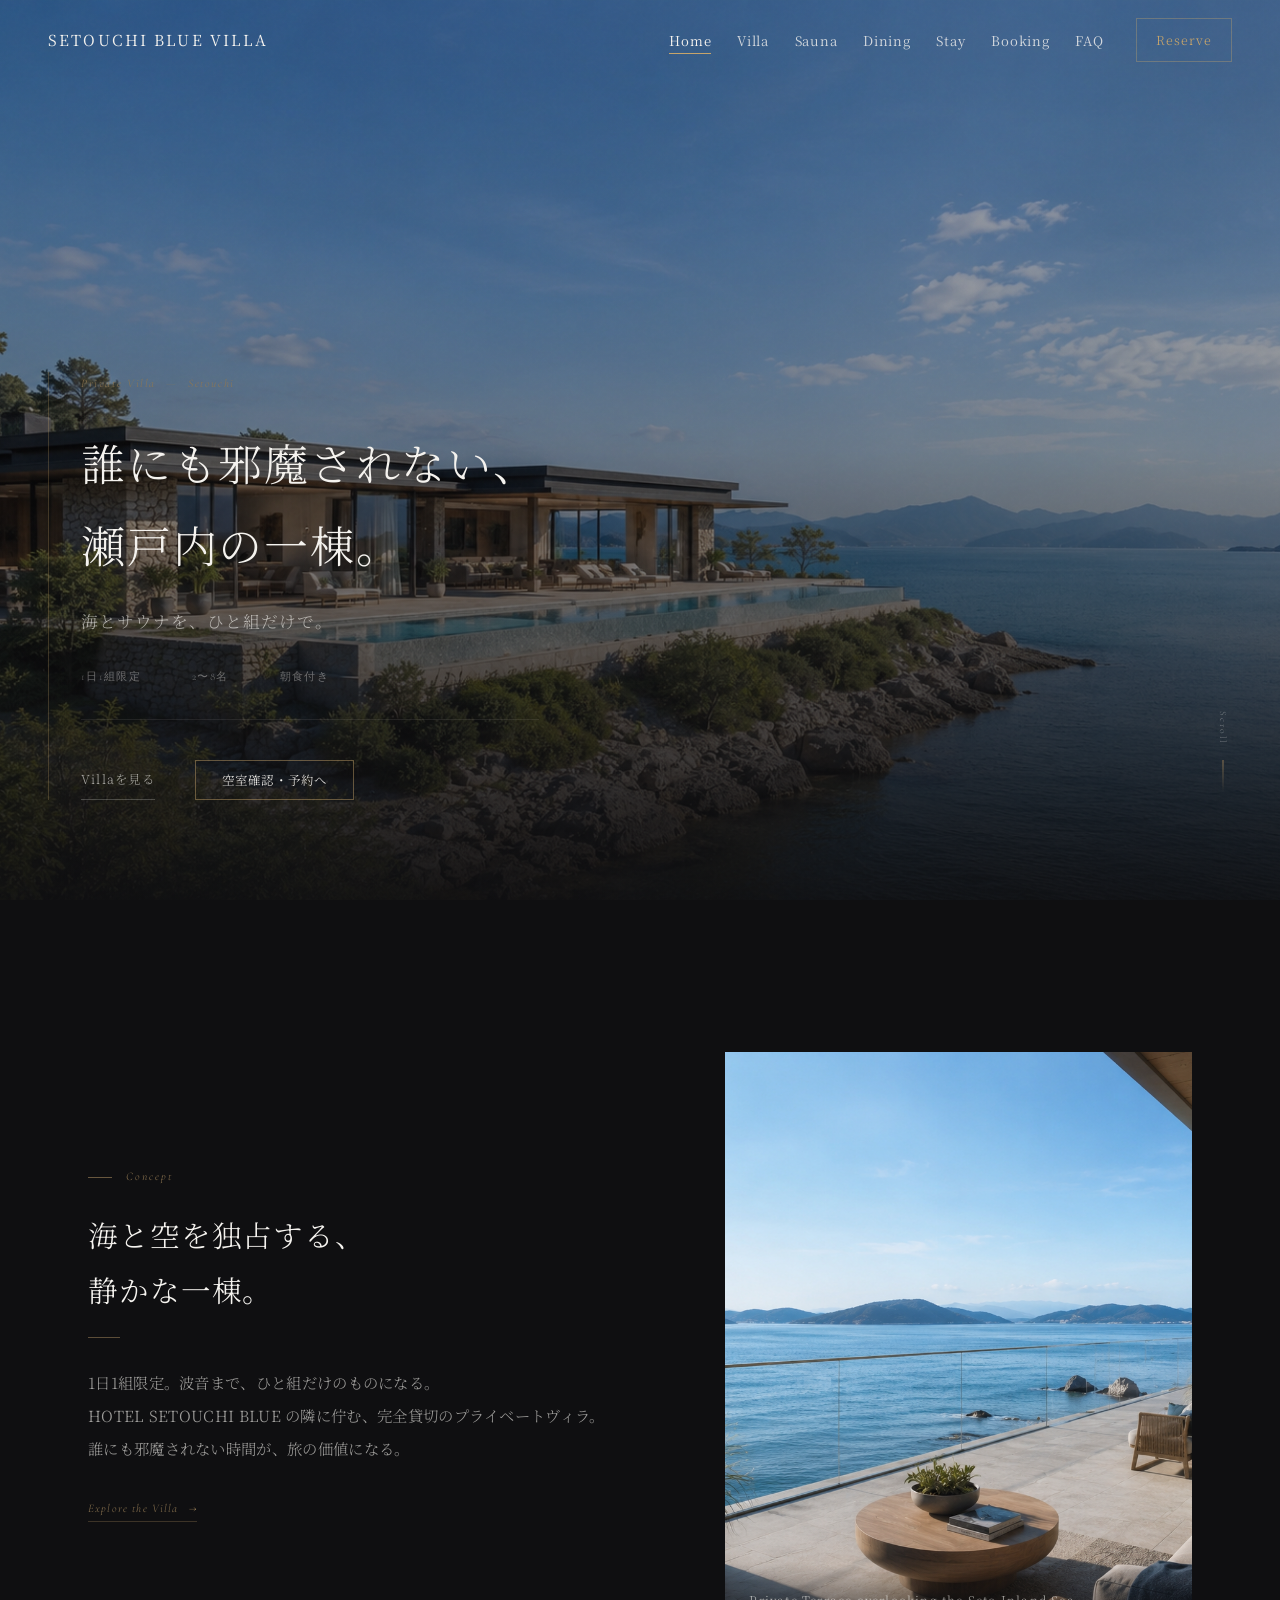
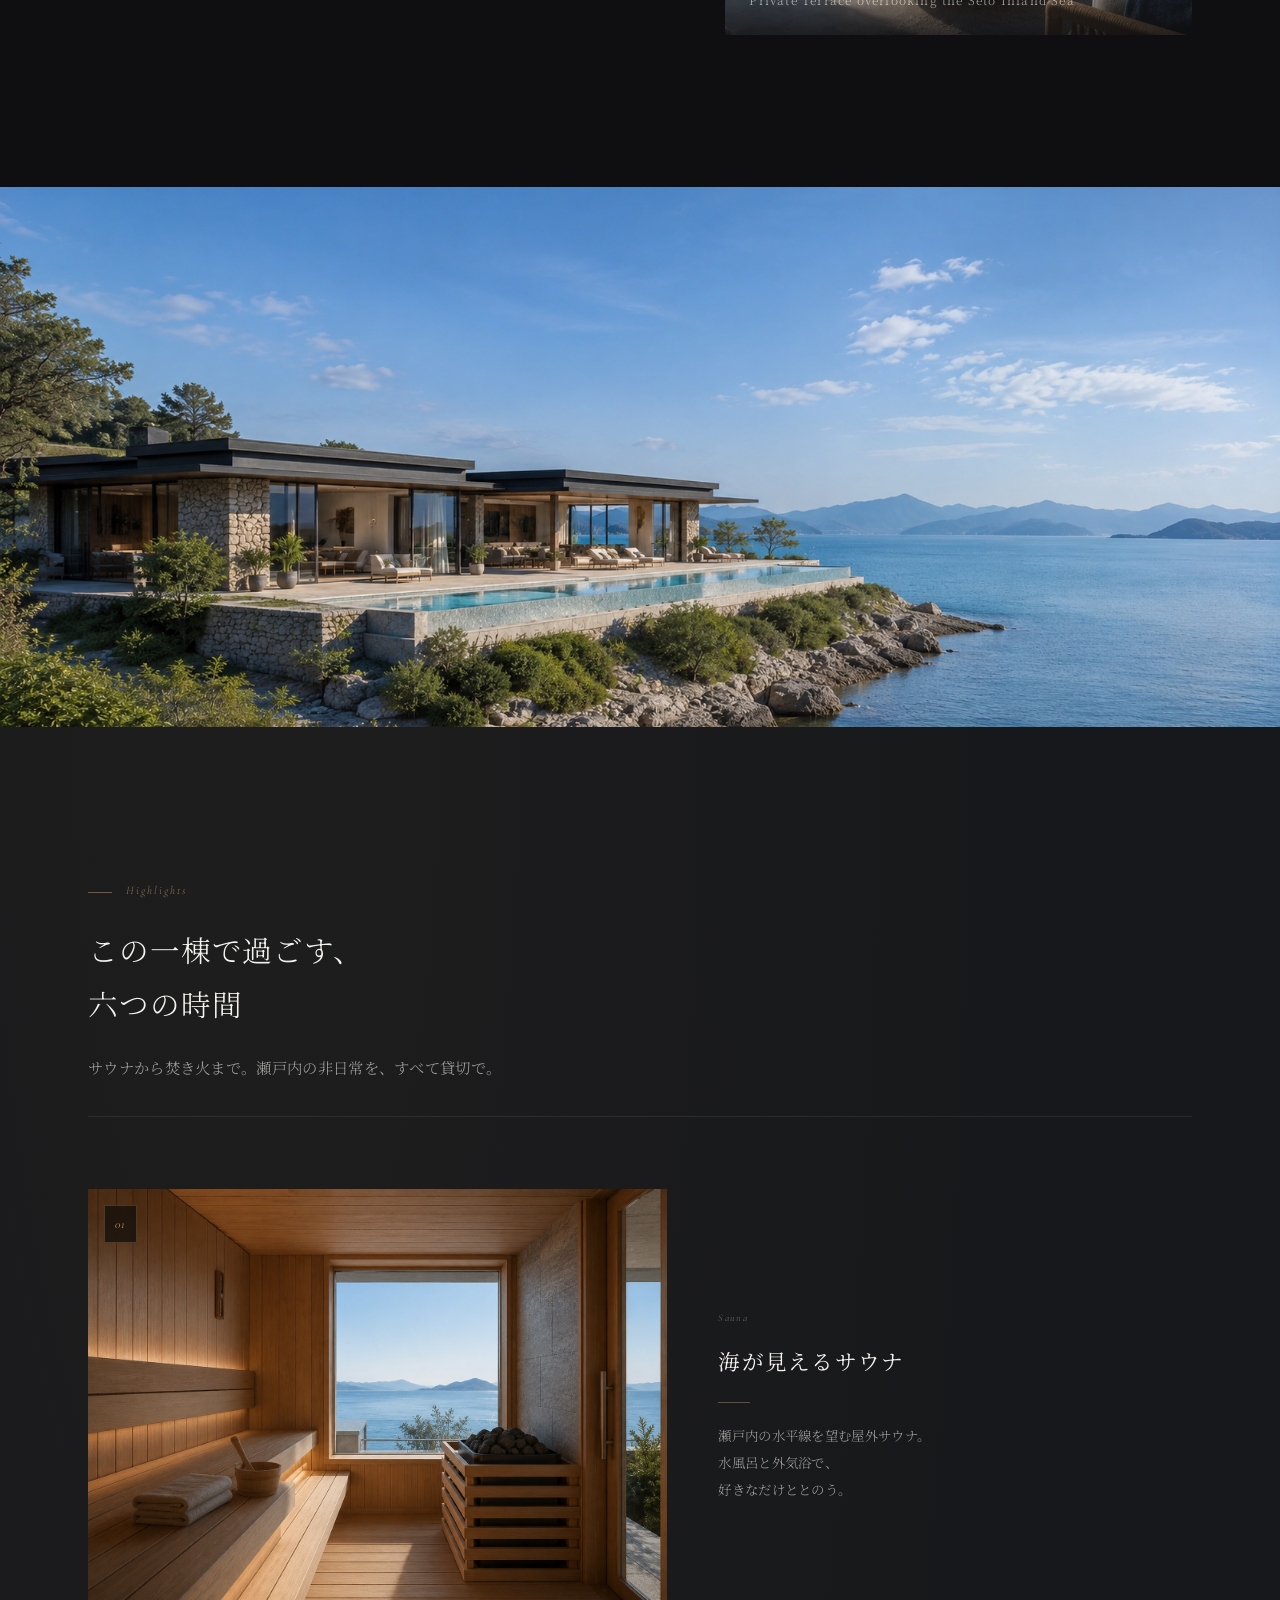
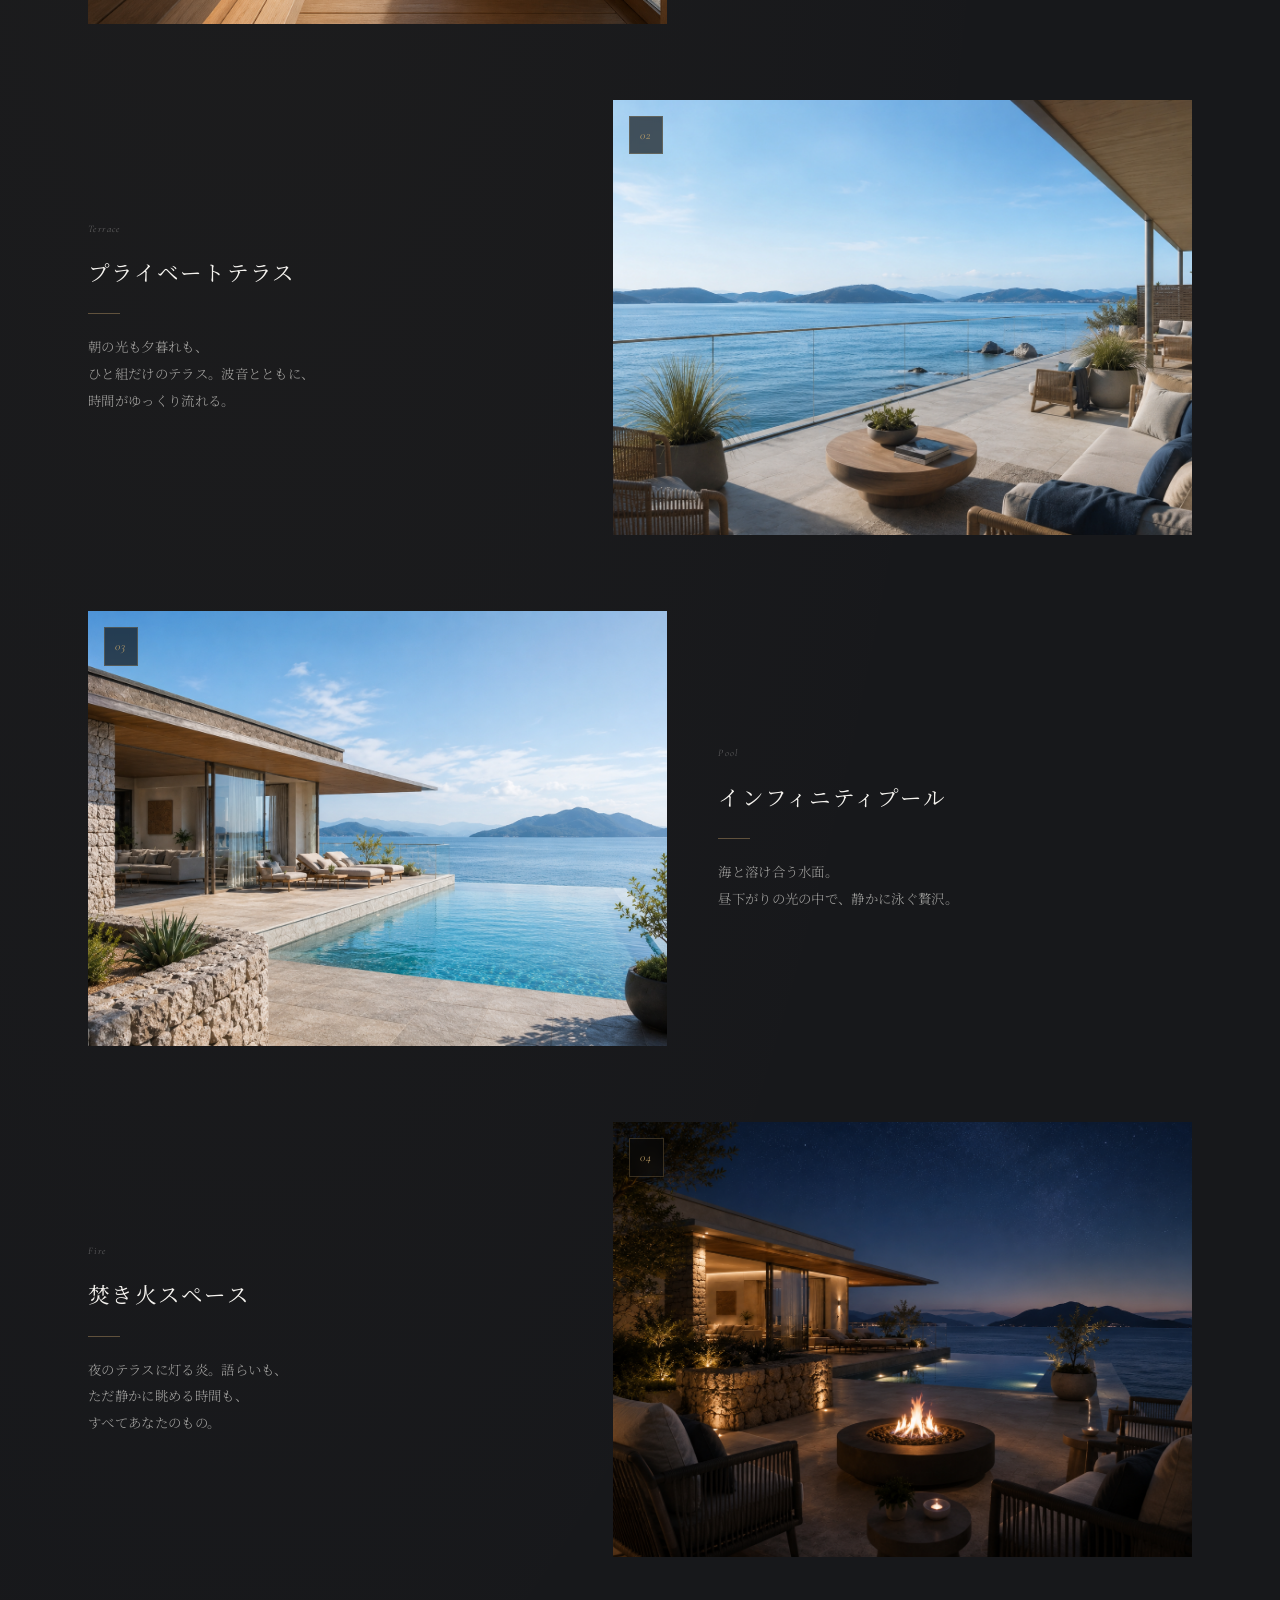
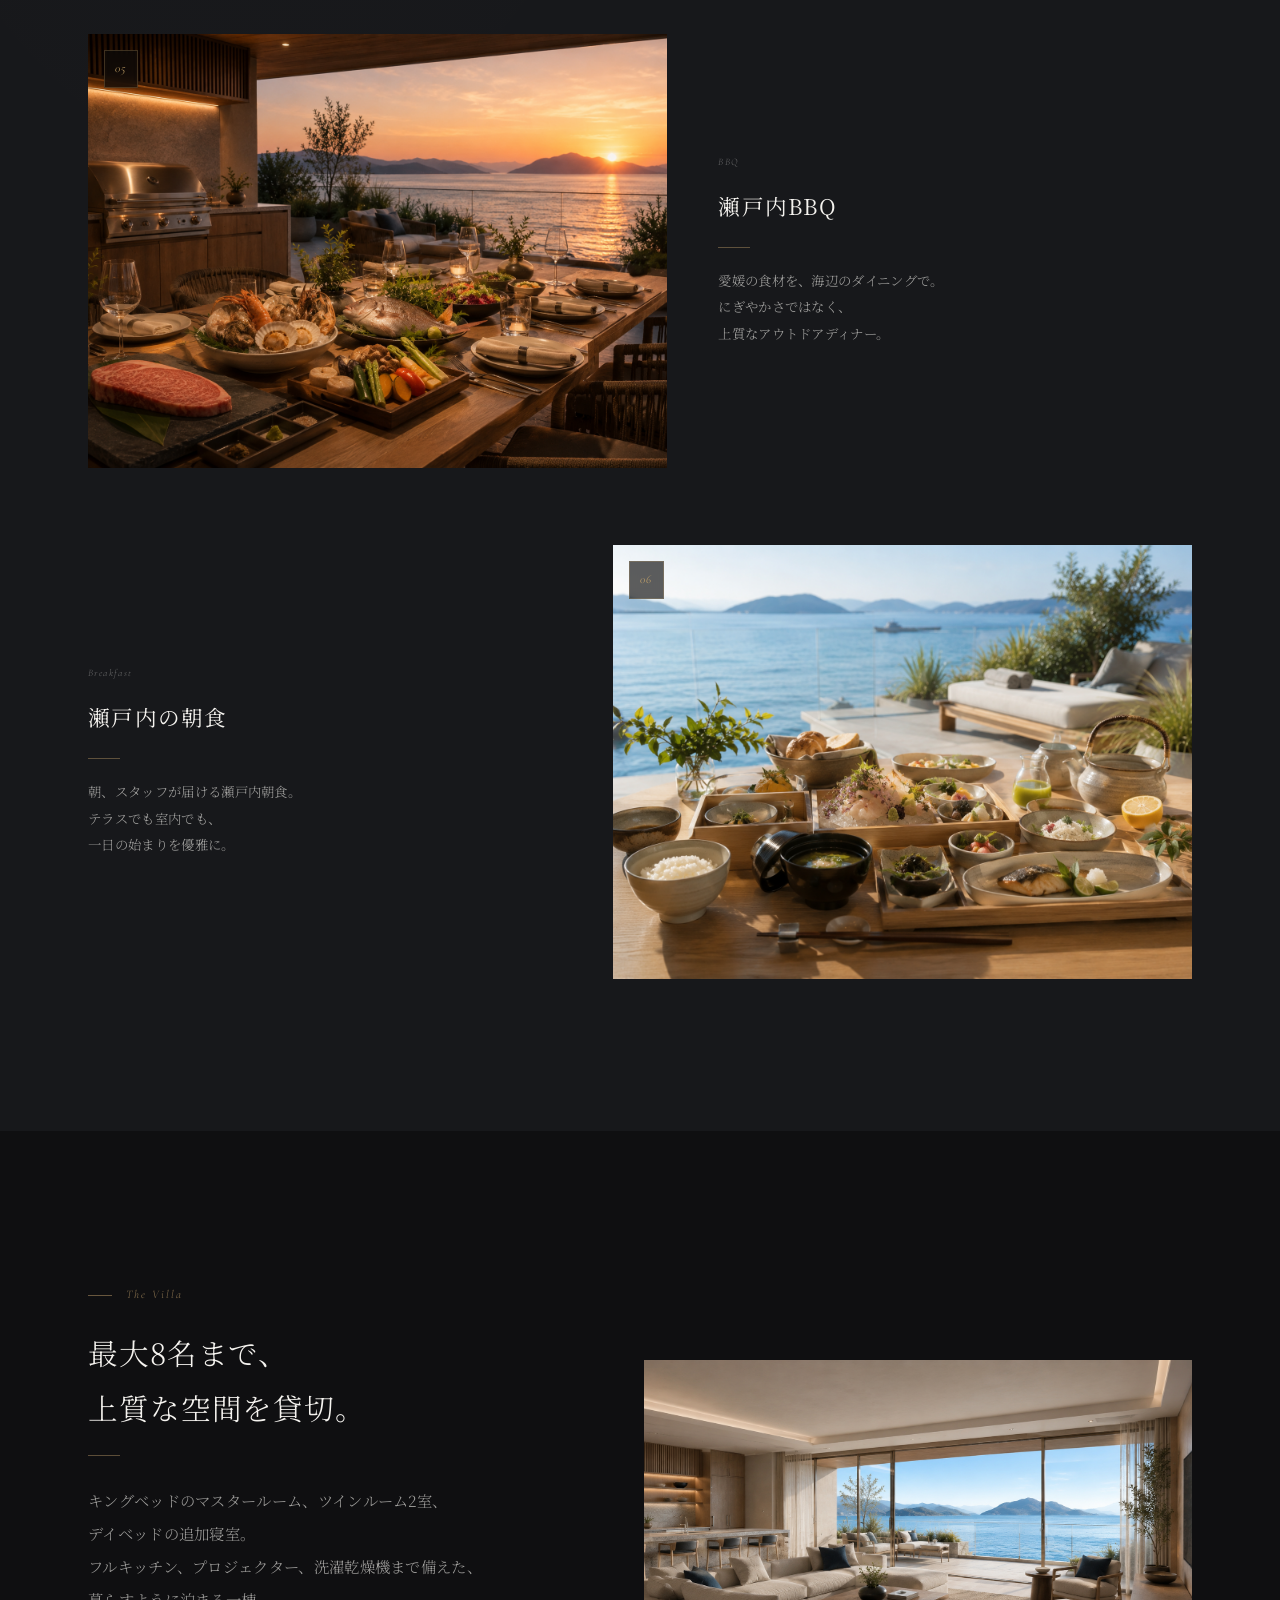
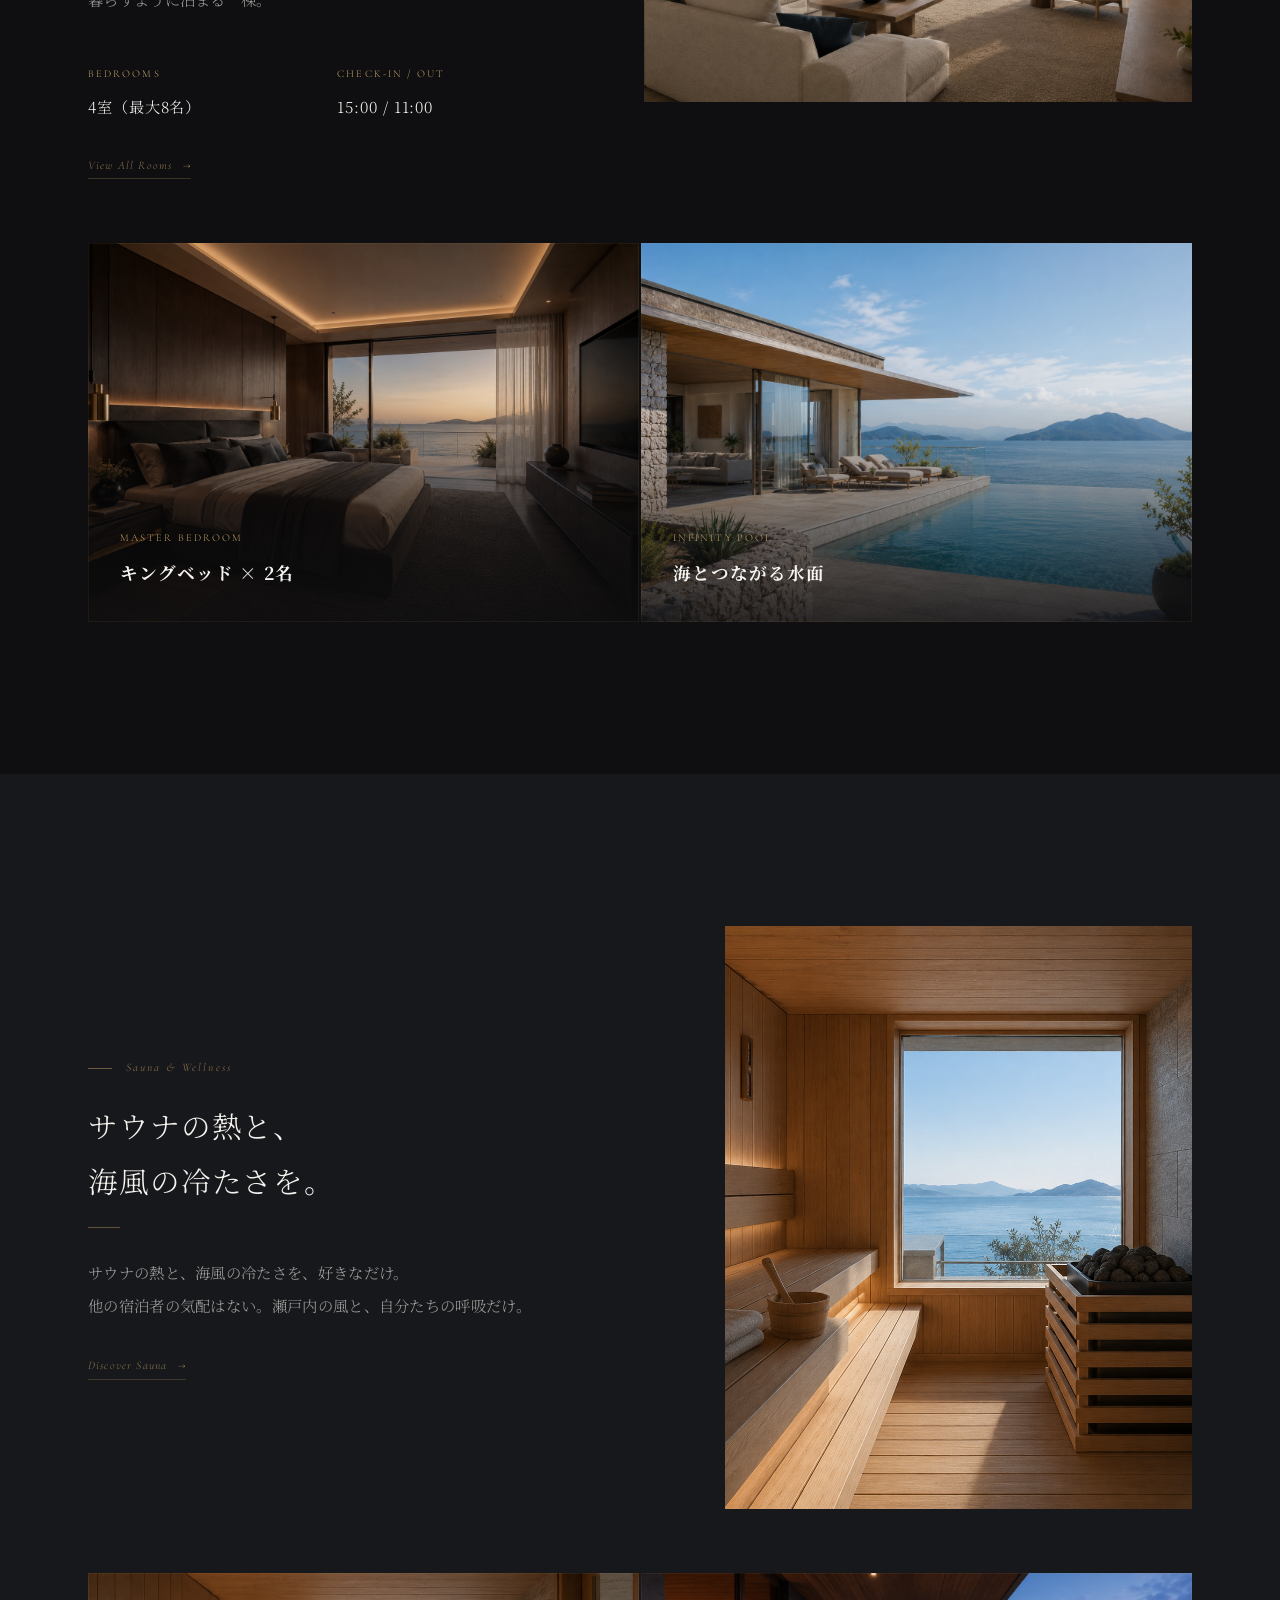
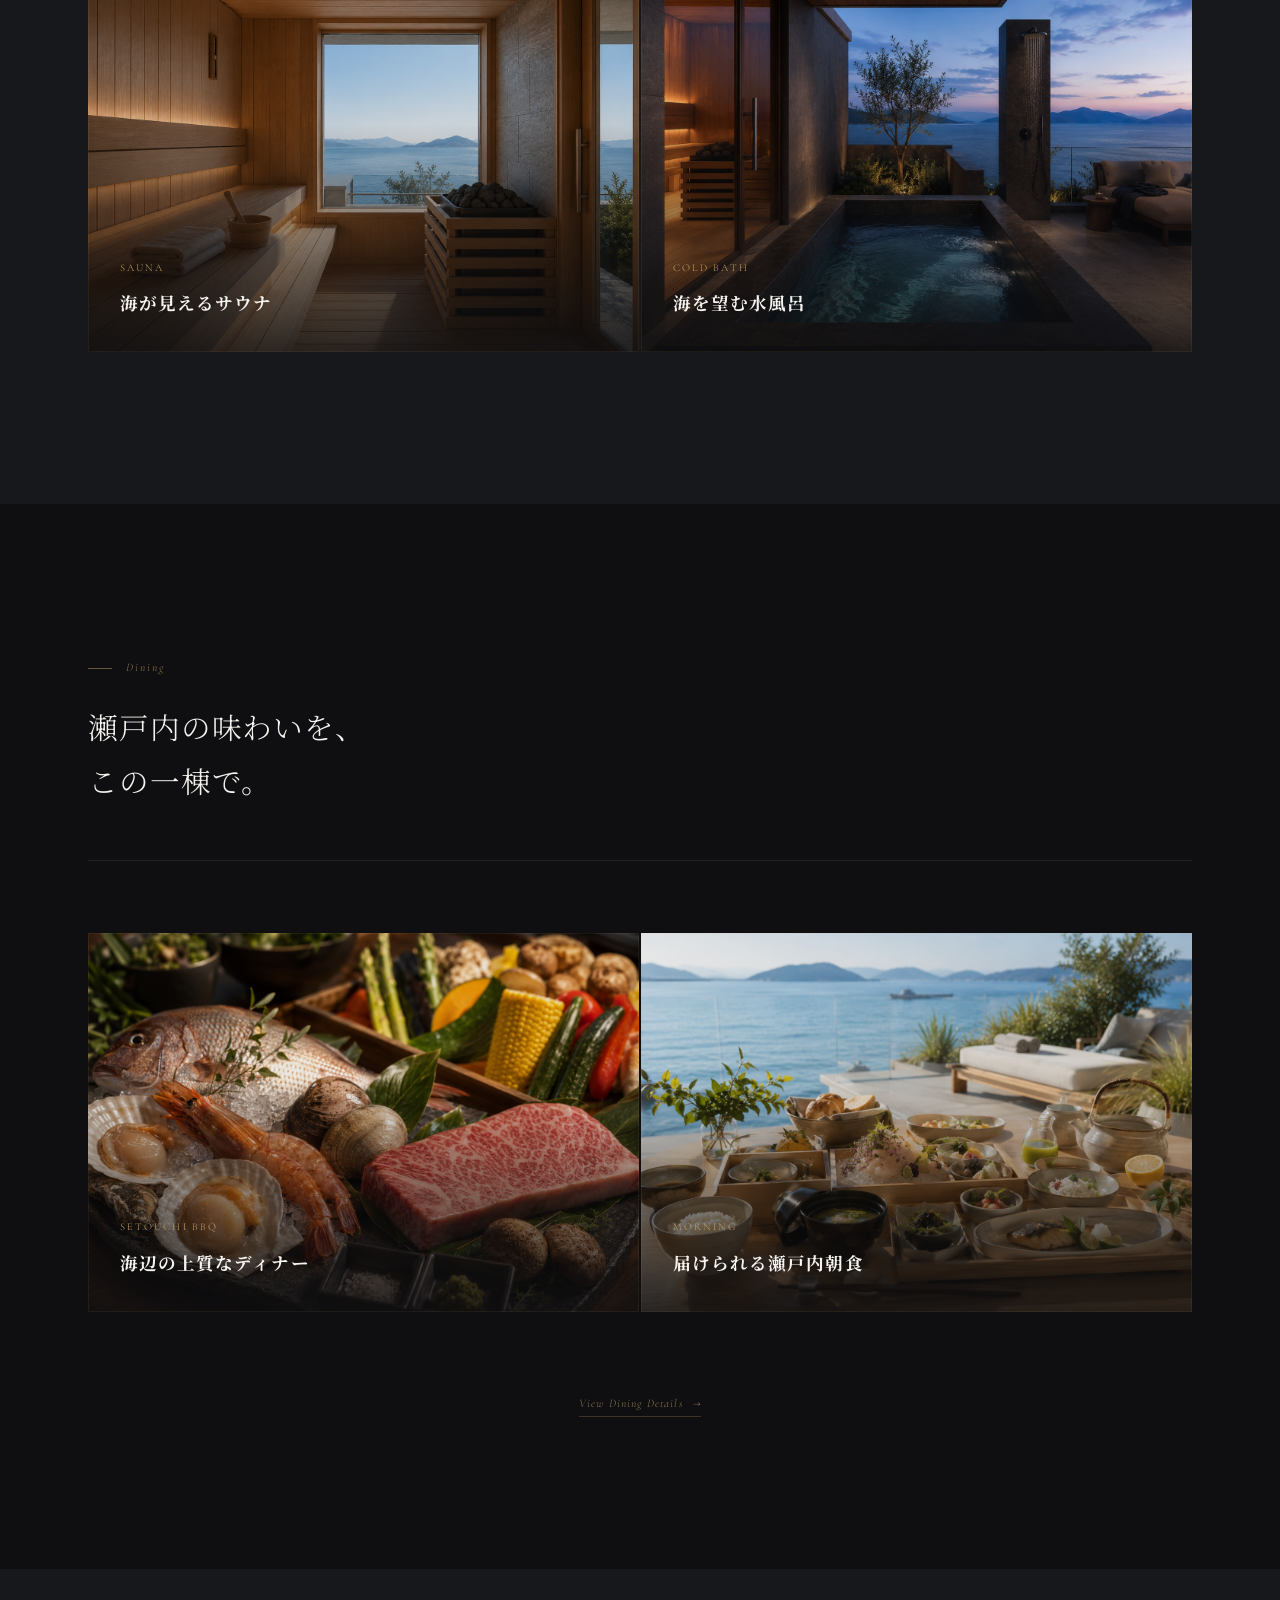
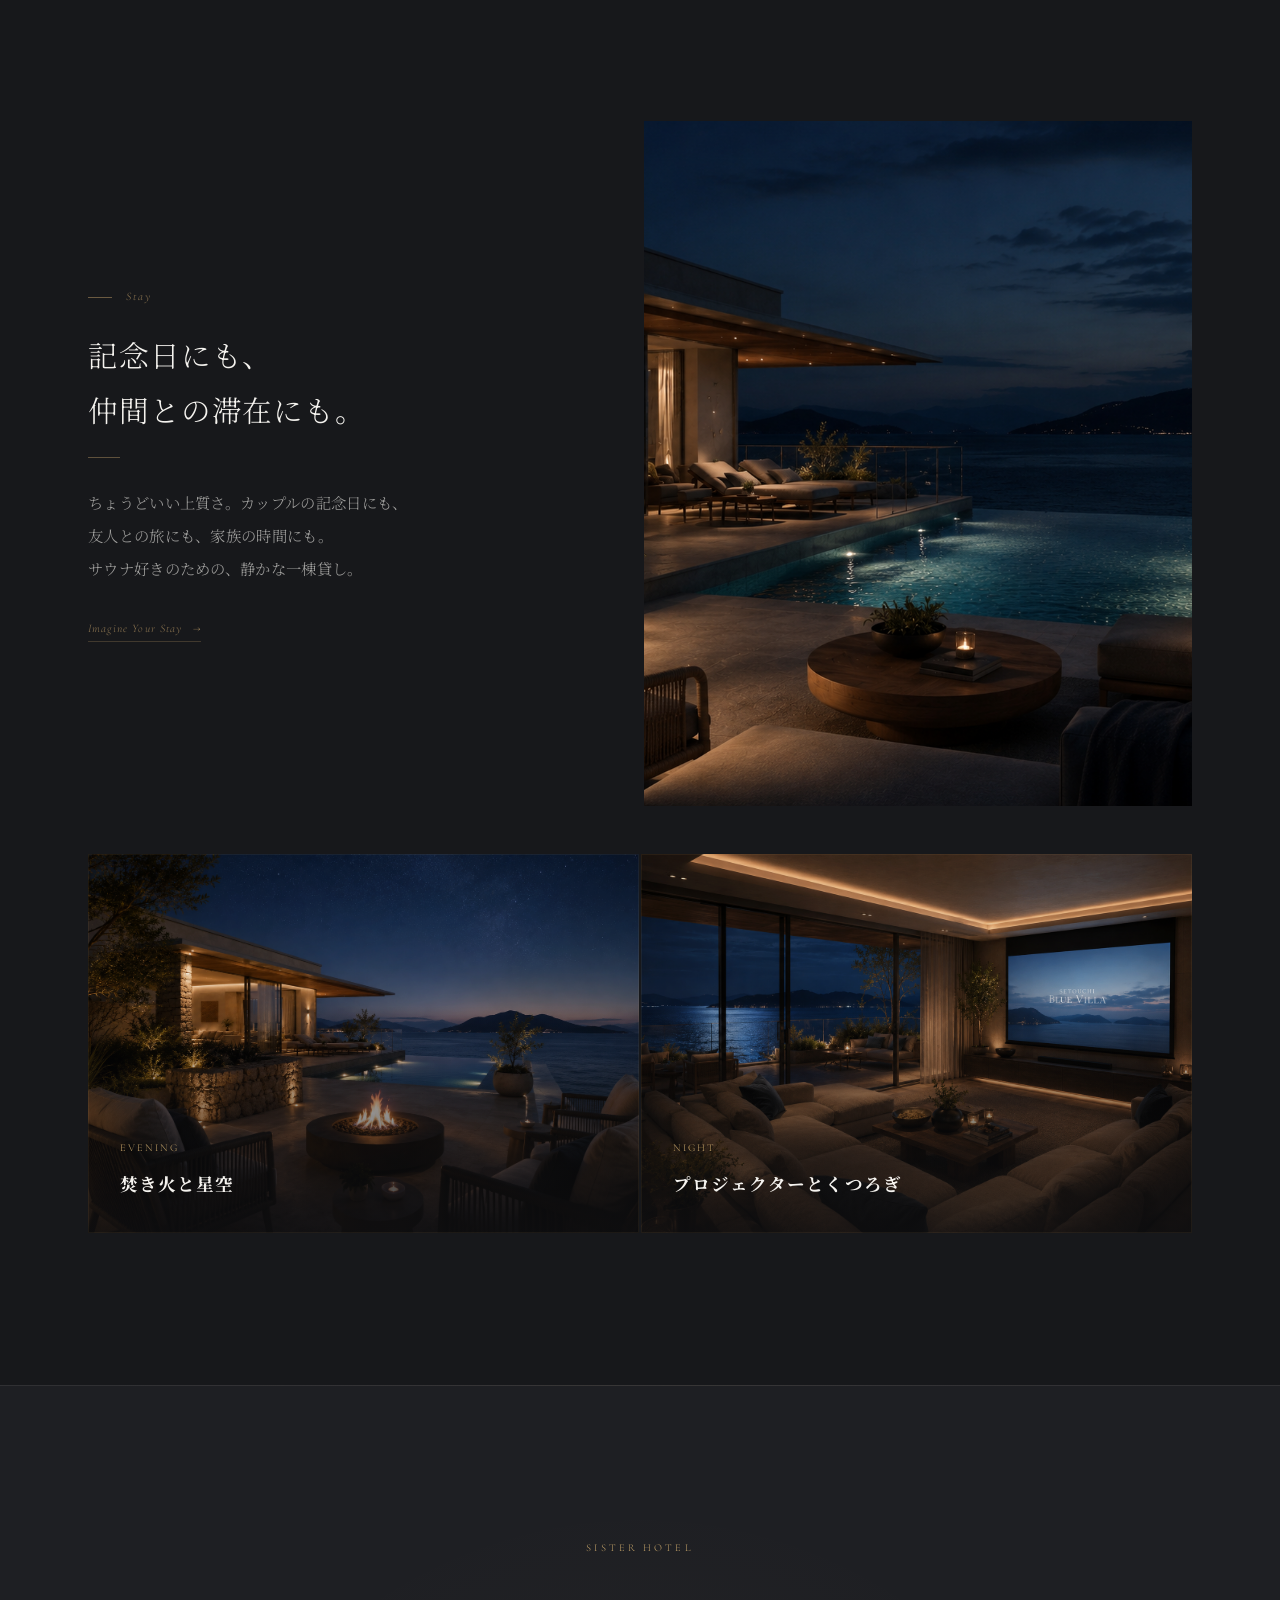
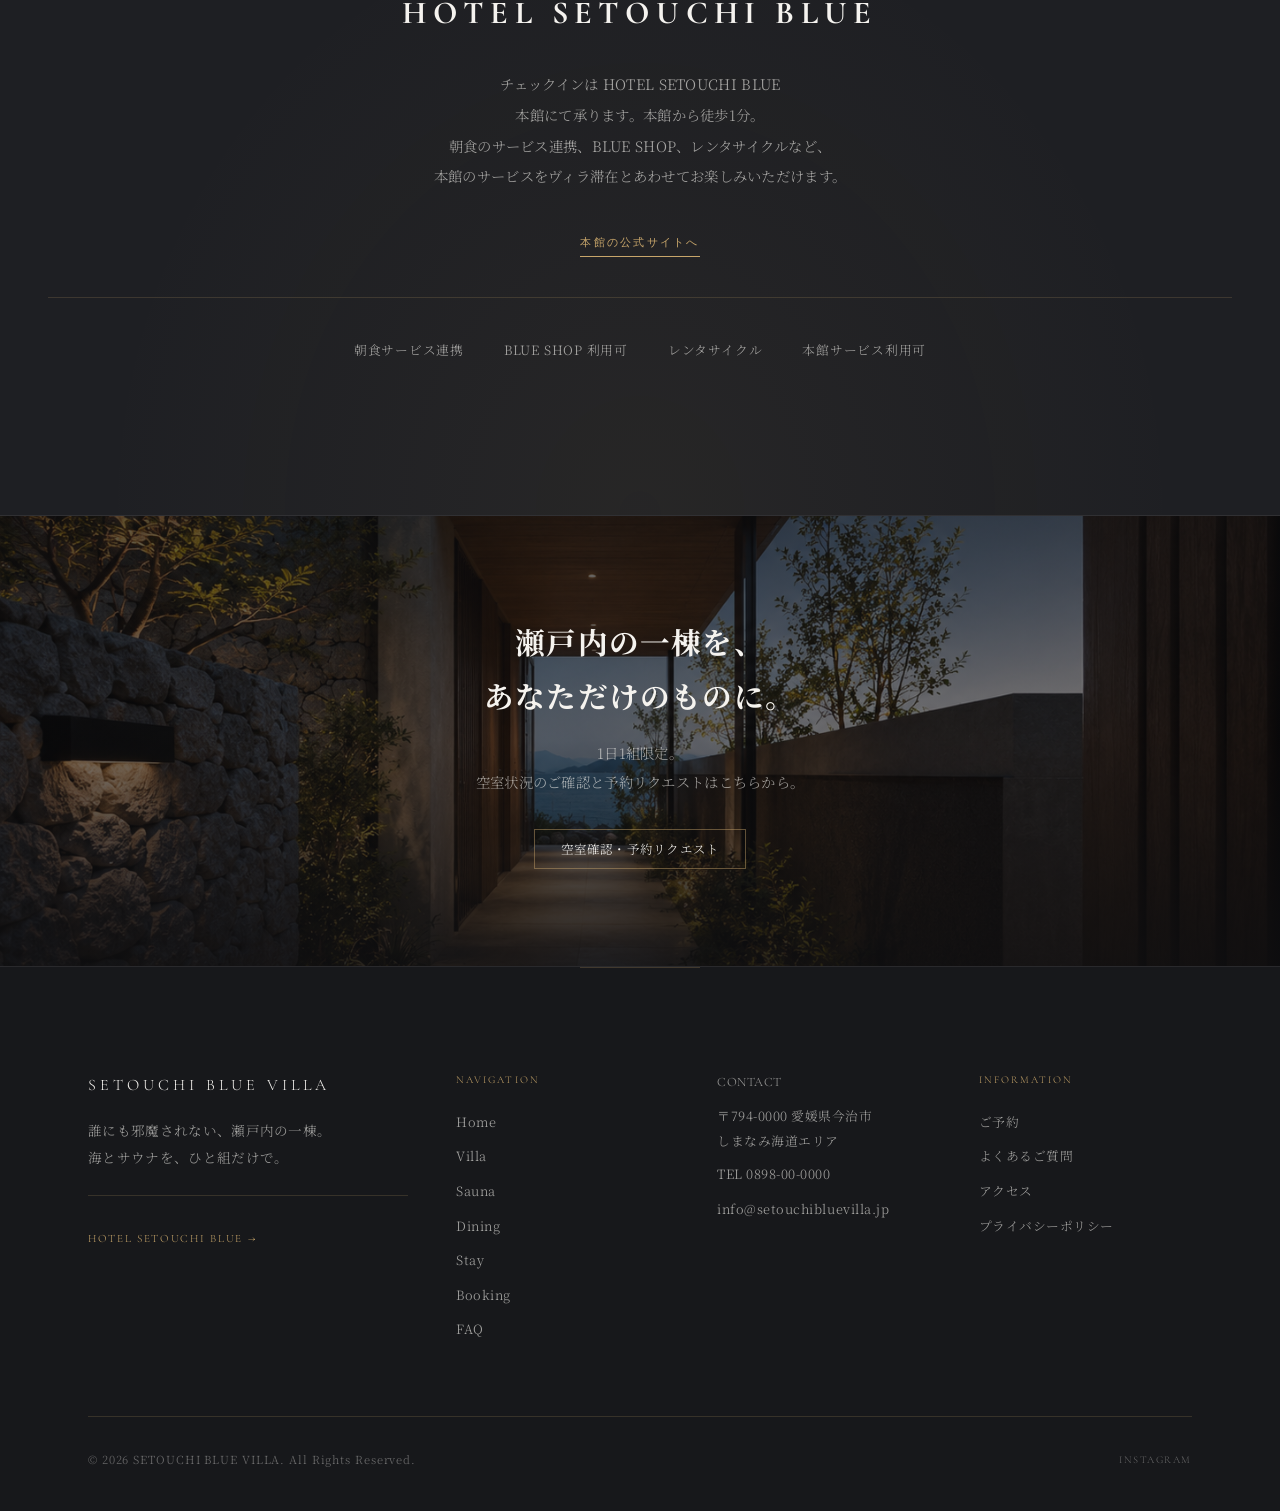
==== index.html @ 4a432a8f "first commit" ====
<!DOCTYPE html>
<html lang="ja">
<head>
  <meta charset="UTF-8">
  <meta name="viewport" content="width=device-width, initial-scale=1.0">
  <link rel="icon" href="assets/favicon.jpg" type="image/jpeg">
  <link rel="apple-touch-icon" href="assets/favicon.jpg">
  <title>SETOUCHI BLUE VILLA｜瀬戸内の海とサウナを独占する一棟貸しヴィラ</title>
  <meta name="description" content="HOTEL SETOUCHI BLUE の隣に佇む、1日1組限定の高級一棟貸しヴィラ。海が見えるサウナ、プライベートテラス、インフィニティプール、瀬戸内BBQ、朝食付きの特別な滞在を。">
  <meta property="og:title" content="SETOUCHI BLUE VILLA｜瀬戸内の海とサウナを独占する一棟貸しヴィラ">
  <meta property="og:description" content="HOTEL SETOUCHI BLUE の隣に佇む、1日1組限定の高級一棟貸しヴィラ。海が見えるサウナ、プライベートテラス、インフィニティプール、瀬戸内BBQ、朝食付きの特別な滞在を。">
  <meta property="og:image" content="assets/images/setouchibluevilla-exterior-distant.webp">
  <meta property="og:type" content="website">
  <link rel="preconnect" href="https://fonts.googleapis.com">
  <link rel="preconnect" href="https://fonts.gstatic.com" crossorigin>
  <link href="https://fonts.googleapis.com/css2?family=Cormorant+Garamond:ital,wght@0,300;0,400;0,500;1,300&family=Noto+Serif+JP:wght@200;300;400&display=swap" rel="stylesheet">
  <link rel="stylesheet" href="css/style.css">
</head>
<body class="page-home">

  <header class="site-header is-transparent">
    <div class="header-inner">
      <a href="index.html" class="header-logo">
        <span class="header-logo__main">SETOUCHI BLUE VILLA</span>
      </a>
      <button class="hamburger" aria-label="メニューを開く">
        <span></span><span></span><span></span>
      </button>
      <nav class="header-nav">
        <ul class="nav-list">
          <li><a href="index.html">Home</a></li>
          <li><a href="villa.html">Villa</a></li>
          <li><a href="sauna.html">Sauna</a></li>
          <li><a href="dining.html">Dining</a></li>
          <li><a href="stay.html">Stay</a></li>
          <li><a href="booking.html">Booking</a></li>
          <li><a href="faq.html">FAQ</a></li>
        </ul>
        <a href="booking.html" class="btn-reserve">Reserve</a>
      </nav>
    </div>
  </header>

  <main>
    <!-- Hero -->
    <section class="hero">
      <div class="hero__bg">
        <img src="assets/images/setouchibluevilla-exterior-distant.webp" alt="海と岩場に佇むヴィラの遠景">
        <div class="hero__overlay"></div>
      </div>
      <div class="hero__content">
        <div class="hero__inner">
          <p class="hero__label">Private Villa <span class="hero__label-sep">—</span> Setouchi</p>
          <h1 class="hero__title">誰にも邪魔されない、<br>瀬戸内の一棟。</h1>
          <p class="hero__subtitle">海とサウナを、ひと組だけで。</p>
          <ul class="hero__facts">
            <li>1日1組限定</li>
            <li>2〜8名</li>
            <li>朝食付き</li>
          </ul>
          <div class="btn-group">
            <a href="villa.html" class="btn btn--outline">Villaを見る</a>
            <a href="booking.html" class="btn btn--primary">空室確認・予約へ</a>
          </div>
        </div>
        <p class="hero__scroll" aria-hidden="true"><span>Scroll</span></p>
      </div>
    </section>

    <!-- Concept -->
    <section class="section">
      <div class="container">
        <div class="split fade-in">
          <div class="split__text">
            <span class="section-label">Concept</span>
            <h2 class="section-title">海と空を独占する、<br>静かな一棟。</h2>
            <div class="gold-line"></div>
            <p class="section-lead">1日1組限定。波音まで、ひと組だけのものになる。<br>HOTEL SETOUCHI BLUE の隣に佇む、完全貸切のプライベートヴィラ。<br>誰にも邪魔されない時間が、旅の価値になる。</p>
            <a href="villa.html" class="text-link">Explore the Villa</a>
          </div>
          <div class="split__image split__image--framed">
            <img src="assets/images/setouchibluevilla-terrace-ocean.webp" alt="海が見えるプライベートテラス">
            <span class="split__caption">Private Terrace overlooking the Seto Inland Sea</span>
          </div>
        </div>
      </div>
    </section>

    <div class="image-band fade-in">
      <img src="assets/images/setouchibluevilla-exterior-distant.webp" alt="海と岩場に佇むヴィラの遠景">
    </div>

    <!-- Highlights -->
    <section class="section section--dark section--textured">
      <div class="container">
        <div class="section-intro fade-in">
          <span class="section-label">Highlights</span>
          <h2 class="section-title">この一棟で過ごす、<br>六つの時間</h2>
          <p class="section-lead">サウナから焚き火まで。瀬戸内の非日常を、すべて貸切で。</p>
        </div>
        <div class="highlights-showcase fade-in">
          <article class="highlight-block">
            <div class="highlight-block__media">
              <img src="assets/images/setouchibluevilla-private-sauna.webp" alt="海が見えるサウナ">
              <span class="highlight-block__num" aria-hidden="true">01</span>
            </div>
            <div class="highlight-block__content">
              <p class="highlight-block__en">Sauna</p>
              <h3 class="highlight-block__title">海が見えるサウナ</h3>
              <div class="gold-line"></div>
              <p class="highlight-block__text">瀬戸内の水平線を望む屋外サウナ。水風呂と外気浴で、好きなだけととのう。</p>
            </div>
          </article>

          <article class="highlight-block highlight-block--reverse">
            <div class="highlight-block__media">
              <img src="assets/images/setouchibluevilla-terrace-ocean.webp" alt="プライベートテラス">
              <span class="highlight-block__num" aria-hidden="true">02</span>
            </div>
            <div class="highlight-block__content">
              <p class="highlight-block__en">Terrace</p>
              <h3 class="highlight-block__title">プライベートテラス</h3>
              <div class="gold-line"></div>
              <p class="highlight-block__text">朝の光も夕暮れも、ひと組だけのテラス。波音とともに、時間がゆっくり流れる。</p>
            </div>
          </article>

          <article class="highlight-block">
            <div class="highlight-block__media">
              <img src="assets/images/setouchibluevilla-pool-day.webp" alt="インフィニティプール">
              <span class="highlight-block__num" aria-hidden="true">03</span>
            </div>
            <div class="highlight-block__content">
              <p class="highlight-block__en">Pool</p>
              <h3 class="highlight-block__title">インフィニティプール</h3>
              <div class="gold-line"></div>
              <p class="highlight-block__text">海と溶け合う水面。昼下がりの光の中で、静かに泳ぐ贅沢。</p>
            </div>
          </article>

          <article class="highlight-block highlight-block--reverse">
            <div class="highlight-block__media">
              <img src="assets/images/setouchibluevilla-firepit.webp" alt="焚き火スペース">
              <span class="highlight-block__num" aria-hidden="true">04</span>
            </div>
            <div class="highlight-block__content">
              <p class="highlight-block__en">Fire</p>
              <h3 class="highlight-block__title">焚き火スペース</h3>
              <div class="gold-line"></div>
              <p class="highlight-block__text">夜のテラスに灯る炎。語らいも、ただ静かに眺める時間も、すべてあなたのもの。</p>
            </div>
          </article>

          <article class="highlight-block">
            <div class="highlight-block__media">
              <img src="assets/images/setouchibluevilla-bbq-dinner.webp" alt="瀬戸内BBQ">
              <span class="highlight-block__num" aria-hidden="true">05</span>
            </div>
            <div class="highlight-block__content">
              <p class="highlight-block__en">BBQ</p>
              <h3 class="highlight-block__title">瀬戸内BBQ</h3>
              <div class="gold-line"></div>
              <p class="highlight-block__text">愛媛の食材を、海辺のダイニングで。にぎやかさではなく、上質なアウトドアディナー。</p>
            </div>
          </article>

          <article class="highlight-block highlight-block--reverse">
            <div class="highlight-block__media">
              <img src="assets/images/setouchibluevilla-breakfast-delivery.webp" alt="瀬戸内の朝食">
              <span class="highlight-block__num" aria-hidden="true">06</span>
            </div>
            <div class="highlight-block__content">
              <p class="highlight-block__en">Breakfast</p>
              <h3 class="highlight-block__title">瀬戸内の朝食</h3>
              <div class="gold-line"></div>
              <p class="highlight-block__text">朝、スタッフが届ける瀬戸内朝食。テラスでも室内でも、一日の始まりを優雅に。</p>
            </div>
          </article>
        </div>
      </div>
    </section>

    <!-- Villa Overview -->
    <section class="section">
      <div class="container">
        <div class="split split--reverse fade-in">
          <div class="split__image split__image--wide">
            <img src="assets/images/setouchibluevilla-living-room.webp" alt="リビング空間">
          </div>
          <div class="split__text">
            <span class="section-label">The Villa</span>
            <h2 class="section-title">最大8名まで、<br>上質な空間を貸切。</h2>
            <div class="gold-line"></div>
            <p class="section-lead">キングベッドのマスタールーム、ツインルーム2室、デイベッドの追加寝室。<br>フルキッチン、プロジェクター、洗濯乾燥機まで備えた、暮らすように泊まる一棟。</p>
            <div class="specs-grid" style="grid-template-columns: repeat(2, 1fr); border-top: none; padding-top: 1.5rem; margin-top: 1.5rem;">
              <div class="spec-item">
                <p class="spec-item__label">Bedrooms</p>
                <p class="spec-item__value">4室（最大8名）</p>
              </div>
              <div class="spec-item">
                <p class="spec-item__label">Check-in / Out</p>
                <p class="spec-item__value">15:00 / 11:00</p>
              </div>
            </div>
            <a href="villa.html" class="text-link">View All Rooms</a>
          </div>
        </div>
        <div class="feature-row fade-in" style="margin-top: 4rem;">
          <div class="feature-item">
            <img src="assets/images/setouchibluevilla-bedroom-master.webp" alt="マスターベッドルーム">
            <div class="feature-item__overlay">
              <span class="feature-item__label">Master Bedroom</span>
              <h3 class="feature-item__title">キングベッド × 2名</h3>
            </div>
          </div>
          <div class="feature-item">
            <img src="assets/images/setouchibluevilla-pool-day.webp" alt="昼のインフィニティプール">
            <div class="feature-item__overlay">
              <span class="feature-item__label">Infinity Pool</span>
              <h3 class="feature-item__title">海とつながる水面</h3>
            </div>
          </div>
        </div>
      </div>
    </section>

    <!-- Sauna & Wellness -->
    <section class="section section--dark">
      <div class="container">
        <div class="split fade-in">
          <div class="split__text">
            <span class="section-label">Sauna & Wellness</span>
            <h2 class="section-title">サウナの熱と、<br>海風の冷たさを。</h2>
            <div class="gold-line"></div>
            <p class="section-lead">サウナの熱と、海風の冷たさを、好きなだけ。<br>他の宿泊者の気配はない。瀬戸内の風と、自分たちの呼吸だけ。</p>
            <a href="sauna.html" class="text-link">Discover Sauna</a>
          </div>
          <div class="split__image">
            <img src="assets/images/setouchibluevilla-private-sauna.webp" alt="プライベートサウナ">
          </div>
        </div>
        <div class="feature-row fade-in" style="margin-top: 4rem;">
          <div class="feature-item">
            <img src="assets/images/setouchibluevilla-private-sauna.webp" alt="屋外サウナ">
            <div class="feature-item__overlay">
              <span class="feature-item__label">Sauna</span>
              <h3 class="feature-item__title">海が見えるサウナ</h3>
            </div>
          </div>
          <div class="feature-item">
            <img src="assets/images/setouchibluevilla-cold-bath.webp" alt="水風呂">
            <div class="feature-item__overlay">
              <span class="feature-item__label">Cold Bath</span>
              <h3 class="feature-item__title">海を望む水風呂</h3>
            </div>
          </div>
        </div>
      </div>
    </section>

    <!-- Dining -->
    <section class="section">
      <div class="container">
        <div class="section-intro fade-in">
          <span class="section-label">Dining</span>
          <h2 class="section-title">瀬戸内の味わいを、<br>この一棟で。</h2>
        </div>
        <div class="feature-row fade-in">
          <div class="feature-item">
            <img src="assets/images/setouchibluevilla-bbq-closeup.webp" alt="瀬戸内BBQ食材">
            <div class="feature-item__overlay">
              <span class="feature-item__label">Setouchi BBQ</span>
              <h3 class="feature-item__title">海辺の上質なディナー</h3>
            </div>
          </div>
          <div class="feature-item">
            <img src="assets/images/setouchibluevilla-breakfast-delivery.webp" alt="朝食の届け">
            <div class="feature-item__overlay">
              <span class="feature-item__label">Morning</span>
              <h3 class="feature-item__title">届けられる瀬戸内朝食</h3>
            </div>
          </div>
        </div>
        <div style="text-align: center; margin-top: 3rem;" class="fade-in">
          <a href="dining.html" class="text-link">View Dining Details</a>
        </div>
      </div>
    </section>

    <!-- Stay -->
    <section class="section section--dark">
      <div class="container">
        <div class="split split--reverse fade-in">
          <div class="split__image">
            <img src="assets/images/setouchibluevilla-night-terrace.webp" alt="夜のテラス">
          </div>
          <div class="split__text">
            <span class="section-label">Stay</span>
            <h2 class="section-title">記念日にも、<br>仲間との滞在にも。</h2>
            <div class="gold-line"></div>
            <p class="section-lead">ちょうどいい上質さ。カップルの記念日にも、友人との旅にも、家族の時間にも。<br>サウナ好きのための、静かな一棟貸し。</p>
            <a href="stay.html" class="text-link">Imagine Your Stay</a>
          </div>
        </div>
        <div class="feature-row fade-in" style="margin-top: 3rem;">
          <div class="feature-item">
            <img src="assets/images/setouchibluevilla-firepit.webp" alt="焚き火スペース">
            <div class="feature-item__overlay">
              <span class="feature-item__label">Evening</span>
              <h3 class="feature-item__title">焚き火と星空</h3>
            </div>
          </div>
          <div class="feature-item">
            <img src="assets/images/setouchibluevilla-living-night.webp" alt="夜のリビング">
            <div class="feature-item__overlay">
              <span class="feature-item__label">Night</span>
              <h3 class="feature-item__title">プロジェクターとくつろぎ</h3>
            </div>
          </div>
        </div>
      </div>
    </section>

    <!-- Sister Brand -->
    <section class="sister-brand fade-in">
      <p class="sister-brand__label">Sister Hotel</p>
      <h2 class="sister-brand__name">HOTEL SETOUCHI BLUE</h2>
      <p class="sister-brand__text">チェックインは HOTEL SETOUCHI BLUE 本館にて承ります。本館から徒歩1分。<br>朝食のサービス連携、BLUE SHOP、レンタサイクルなど、本館のサービスをヴィラ滞在とあわせてお楽しみいただけます。</p>
      <a href="https://dohiwebc.github.io/HOTELSETOUCHIBLUE/" class="sister-brand__link" target="_blank" rel="noopener">本館の公式サイトへ</a>
      <ul class="sister-brand__services">
        <li>朝食サービス連携</li>
        <li>BLUE SHOP 利用可</li>
        <li>レンタサイクル</li>
        <li>本館サービス利用可</li>
      </ul>
    </section>

    <!-- Booking CTA -->
    <section class="cta-section">
      <div class="cta-section__bg">
        <img src="assets/images/setouchibluevilla-entrance.webp" alt="ヴィラエントランス">
      </div>
      <div class="cta-section__overlay"></div>
      <div class="cta-section__content fade-in">
        <h2 class="cta-section__title">瀬戸内の一棟を、<br>あなただけのものに。</h2>
        <p class="cta-section__text">1日1組限定。空室状況のご確認と予約リクエストはこちらから。</p>
        <a href="booking.html" class="btn btn--primary">空室確認・予約リクエスト</a>
      </div>
    </section>
  </main>

  <footer class="site-footer">
    <div class="container">
      <div class="footer-grid">
        <div class="footer-brand">
          <p class="footer-brand__name">SETOUCHI BLUE VILLA</p>
          <p class="footer-brand__concept">誰にも邪魔されない、瀬戸内の一棟。海とサウナを、ひと組だけで。</p>
          <div class="footer-sister">
            <a href="https://dohiwebc.github.io/HOTELSETOUCHIBLUE/" target="_blank" rel="noopener">HOTEL SETOUCHI BLUE →</a>
          </div>
        </div>
        <div>
          <p class="footer-heading">Navigation</p>
          <nav class="footer-nav">
            <a href="index.html">Home</a>
            <a href="villa.html">Villa</a>
            <a href="sauna.html">Sauna</a>
            <a href="dining.html">Dining</a>
            <a href="stay.html">Stay</a>
            <a href="booking.html">Booking</a>
            <a href="faq.html">FAQ</a>
          </nav>
        </div>
        <div class="footer-contact">
          <p class="footer-heading">Contact</p>
          <p class="address">〒794-0000 愛媛県今治市<br>しまなみ海道エリア</p>
          <p>TEL 0898-00-0000</p>
          <p>info@setouchibluevilla.jp</p>
        </div>
        <div>
          <p class="footer-heading">Information</p>
          <nav class="footer-nav">
            <a href="booking.html">ご予約</a>
            <a href="faq.html">よくあるご質問</a>
            <a href="booking.html#access">アクセス</a>
            <a href="privacy-policy.html">プライバシーポリシー</a>
          </nav>
        </div>
      </div>
      <div class="footer-bottom">
        <p class="footer-bottom__copy">&copy; 2026 SETOUCHI BLUE VILLA. All Rights Reserved.</p>
        <div class="footer-sns">
          <a href="#">Instagram</a>
        </div>
      </div>
    </div>
  </footer>

  <script src="js/main.js"></script>
</body>
</html>
---- css/style.css ----
/* ========================================
   SETOUCHI BLUE VILLA — Global Styles
   ======================================== */

:root {
  --bg-primary: #0f0f11;
  --bg-secondary: #17181b;
  --bg-tertiary: #1e1f23;
  --bg-elevated: #1a1b1f;
  --text-primary: #f5f3ef;
  --text-muted: rgba(245, 243, 239, 0.62);
  --text-subtle: rgba(245, 243, 239, 0.38);
  --gold: #c7a56a;
  --gold-dark: #8f7752;
  --gold-light: rgba(199, 165, 106, 0.12);
  --beige: #d4c9b8;
  --border: rgba(199, 165, 106, 0.18);
  --border-subtle: rgba(245, 243, 239, 0.08);
  --font-serif-en: 'Cormorant Garamond', Georgia, serif;
  --font-serif-jp: 'Noto Serif JP', serif;
  --header-height: 80px;
  --transition: 0.45s cubic-bezier(0.22, 1, 0.36, 1);
  --section-padding: clamp(88px, 13vw, 152px);
}

*, *::before, *::after {
  box-sizing: border-box;
  margin: 0;
  padding: 0;
}

html {
  scroll-behavior: smooth;
  font-size: 16px;
  overflow-x: clip;
  max-width: 100%;
}

body {
  font-family: var(--font-serif-jp);
  background-color: var(--bg-primary);
  color: var(--text-primary);
  line-height: 1.95;
  font-weight: 300;
  letter-spacing: 0.02em;
  -webkit-font-smoothing: antialiased;
  overflow-x: clip;
  max-width: 100%;
  overscroll-behavior-x: none;
  line-break: strict;
  word-break: keep-all;
  overflow-wrap: break-word;
  text-wrap: pretty;
}

main {
  overflow-x: clip;
  max-width: 100%;
}

body::after {
  content: '';
  position: fixed;
  inset: 0;
  pointer-events: none;
  z-index: 9998;
  opacity: 0.35;
  background-image: url("data:image/svg+xml,%3Csvg viewBox='0 0 256 256' xmlns='http://www.w3.org/2000/svg'%3E%3Cfilter id='n'%3E%3CfeTurbulence type='fractalNoise' baseFrequency='0.85' numOctaves='4' stitchTiles='stitch'/%3E%3C/filter%3E%3Crect width='100%25' height='100%25' filter='url(%23n)' opacity='0.04'/%3E%3C/svg%3E");
}

::selection {
  background: rgba(199, 165, 106, 0.25);
  color: var(--text-primary);
}

img {
  max-width: 100%;
  height: auto;
  display: block;
}

a {
  color: inherit;
  text-decoration: none;
  transition: color var(--transition), opacity var(--transition);
}

a:hover {
  color: var(--gold);
}

ul, ol {
  list-style: none;
}

button {
  font-family: inherit;
  cursor: pointer;
  border: none;
  background: none;
}

/* Typography */
.en-heading {
  font-family: var(--font-serif-en);
  font-weight: 400;
  letter-spacing: 0.12em;
  text-transform: uppercase;
}

.section-label {
  font-family: var(--font-serif-en);
  font-size: 0.72rem;
  font-style: italic;
  letter-spacing: 0.18em;
  color: var(--gold-dark);
  margin-bottom: 1.25rem;
  display: block;
}

.section-label::before {
  content: '';
  display: inline-block;
  width: 24px;
  height: 1px;
  background: var(--gold-dark);
  margin-right: 0.85rem;
  vertical-align: middle;
  opacity: 0.7;
}

.section-title {
  font-family: var(--font-serif-jp);
  font-size: clamp(1.35rem, 2.4vw, 1.85rem);
  font-weight: 300;
  line-height: 1.85;
  letter-spacing: 0.03em;
  margin-bottom: 1.25rem;
  text-wrap: balance;
  word-break: keep-all;
}

.section-lead {
  color: var(--text-muted);
  font-size: clamp(0.88rem, 1.25vw, 0.96rem);
  max-width: 44em;
  line-height: 2.15;
  letter-spacing: 0.02em;
  word-break: keep-all;
}

.section-lead br {
  display: block;
  margin-top: 0.65em;
}

.split__text .section-lead {
  max-width: none;
}

/* Container */
.container {
  width: 100%;
  max-width: 1200px;
  margin: 0 auto;
  padding: 0 clamp(20px, 5vw, 48px);
}

.container--narrow {
  max-width: 900px;
}

/* ========================================
   Header
   ======================================== */
.site-header {
  position: fixed;
  top: 0;
  left: 0;
  right: 0;
  z-index: 1000;
  height: var(--header-height);
  display: flex;
  align-items: center;
  transition: background var(--transition), box-shadow var(--transition), backdrop-filter var(--transition);
}

.site-header.is-scrolled {
  background: rgba(15, 15, 17, 0.92);
  box-shadow: 0 1px 0 var(--border);
}

.site-header.is-scrolled::before {
  content: '';
  position: absolute;
  inset: 0;
  backdrop-filter: blur(12px);
  -webkit-backdrop-filter: blur(12px);
  pointer-events: none;
  z-index: -1;
}

.site-header.is-transparent {
  background: transparent;
}

.header-inner {
  display: flex;
  align-items: center;
  justify-content: space-between;
  width: 100%;
  max-width: 1400px;
  margin: 0 auto;
  padding: 0 clamp(20px, 5vw, 48px);
}

.header-logo {
  display: flex;
  flex-direction: column;
  gap: 2px;
}

.header-logo__main {
  font-family: var(--font-serif-jp);
  font-size: 0.95rem;
  letter-spacing: 0.14em;
  font-weight: 400;
  line-height: 1;
  color: var(--text-primary);
}

.header-nav {
  display: flex;
  align-items: center;
  gap: 2rem;
}

.nav-list {
  display: flex;
  align-items: center;
  gap: clamp(1rem, 2vw, 2rem);
}

.nav-list a {
  font-size: 0.82rem;
  letter-spacing: 0.06em;
  font-family: var(--font-serif-jp);
  font-weight: 400;
  color: rgba(245, 243, 239, 0.82);
  position: relative;
}

.nav-list a::after {
  content: '';
  position: absolute;
  bottom: -4px;
  left: 0;
  width: 0;
  height: 1px;
  background: var(--gold);
  transition: width var(--transition);
}

.nav-list a:hover,
.nav-list a.is-active {
  color: var(--text-primary);
}

.nav-list a:hover::after,
.nav-list a.is-active::after {
  width: 100%;
}

.btn-reserve {
  display: inline-flex;
  align-items: center;
  justify-content: center;
  padding: 0.55rem 1.2rem;
  font-family: var(--font-serif-jp);
  font-size: 0.78rem;
  letter-spacing: 0.08em;
  color: var(--gold);
  background: transparent;
  border: 1px solid rgba(199, 165, 106, 0.35);
  transition: color 0.35s ease, border-color 0.35s ease, background 0.35s ease;
}

.btn-reserve:hover {
  color: var(--text-primary);
  border-color: rgba(199, 165, 106, 0.7);
  background: rgba(199, 165, 106, 0.06);
}

/* Hamburger */
.hamburger {
  display: none;
  flex-direction: column;
  justify-content: center;
  gap: 6px;
  width: 32px;
  height: 32px;
  padding: 4px;
  z-index: 1001;
}

.hamburger span {
  display: block;
  width: 100%;
  height: 1px;
  background: var(--text-primary);
  transition: transform var(--transition), opacity var(--transition);
}

.hamburger.is-open span:nth-child(1) {
  transform: translateY(7px) rotate(45deg);
}

.hamburger.is-open span:nth-child(2) {
  opacity: 0;
}

.hamburger.is-open span:nth-child(3) {
  transform: translateY(-7px) rotate(-45deg);
}

/* Mobile Nav */
@media (max-width: 900px) {
  .hamburger {
    display: flex;
    position: relative;
    z-index: 1101;
  }

  .header-inner {
    position: relative;
    z-index: 1100;
  }

  .header-nav {
    position: fixed;
    top: 0;
    left: 0;
    right: 0;
    bottom: 0;
    width: 100%;
    height: 100vh;
    height: 100dvh;
    z-index: 1100;
    background: rgba(15, 15, 17, 0.98);
    flex-direction: column;
    justify-content: center;
    align-items: center;
    gap: 2rem;
    opacity: 0;
    visibility: hidden;
    overflow-y: auto;
    overscroll-behavior: contain;
    -webkit-overflow-scrolling: touch;
    transition: opacity var(--transition), visibility var(--transition);
  }

  .header-nav.is-open {
    opacity: 1;
    visibility: visible;
  }

  .nav-list {
    flex-direction: column;
    gap: 1.5rem;
  }

  .nav-list a {
    font-size: 0.88rem;
  }

  .btn-reserve {
    padding: 0.65rem 1.5rem;
  }
}

/* ========================================
   Buttons
   ======================================== */
.btn {
  display: inline-flex;
  align-items: center;
  justify-content: center;
  gap: 0.5rem;
  padding: 0.8rem 1.6rem;
  font-family: var(--font-serif-jp);
  font-size: 0.78rem;
  font-weight: 300;
  letter-spacing: 0.1em;
  line-height: 1;
  transition: color 0.35s ease, border-color 0.35s ease, background 0.35s ease;
}

.btn--primary {
  color: var(--text-primary);
  background: transparent;
  border: 1px solid rgba(199, 165, 106, 0.45);
}

.btn--primary:hover {
  color: var(--gold);
  border-color: rgba(199, 165, 106, 0.75);
  background: rgba(199, 165, 106, 0.05);
}

.btn--outline {
  color: var(--text-muted);
  background: transparent;
  border: none;
  padding: 0.8rem 0;
  border-bottom: 1px solid rgba(245, 243, 239, 0.22);
}

.btn--outline:hover {
  color: var(--text-primary);
  border-bottom-color: rgba(199, 165, 106, 0.55);
}

.btn-group {
  display: flex;
  flex-wrap: wrap;
  gap: 1.25rem 2.5rem;
  align-items: center;
  margin-top: 2.5rem;
}

/* ========================================
   Hero
   ======================================== */
.hero {
  position: relative;
  min-height: 100vh;
  display: flex;
  align-items: flex-end;
  overflow: hidden;
}

.hero__bg {
  position: absolute;
  inset: 0;
  z-index: 0;
}

.hero__bg img {
  width: 100%;
  height: 100%;
  object-fit: cover;
}

.hero__overlay {
  position: absolute;
  inset: 0;
  background: linear-gradient(
    to top,
    rgba(15, 15, 17, 0.95) 0%,
    rgba(15, 15, 17, 0.4) 50%,
    rgba(15, 15, 17, 0.3) 100%
  );
  z-index: 1;
}

.hero__content {
  position: relative;
  z-index: 2;
  width: 100%;
  padding: calc(var(--header-height) + 60px) clamp(20px, 5vw, 48px) clamp(60px, 10vw, 100px);
  max-width: 1400px;
  margin: 0 auto;
  display: flex;
  align-items: flex-end;
  justify-content: space-between;
  gap: 2rem;
}

.hero__inner {
  max-width: 46em;
  padding-left: clamp(0px, 3vw, 32px);
  border-left: 1px solid rgba(199, 165, 106, 0.25);
}

.hero__label {
  font-family: var(--font-serif-en);
  font-size: 0.72rem;
  font-style: italic;
  letter-spacing: 0.14em;
  color: var(--gold-dark);
  margin-bottom: 1.75rem;
}

.hero__label-sep {
  opacity: 0.4;
  margin: 0 0.35rem;
}

.hero__title {
  font-family: var(--font-serif-jp);
  font-size: clamp(1.65rem, 4.2vw, 2.75rem);
  font-weight: 300;
  line-height: 1.85;
  letter-spacing: 0.04em;
  margin-bottom: 1.25rem;
  text-wrap: balance;
  word-break: keep-all;
}

.hero__subtitle {
  font-size: clamp(0.9rem, 1.8vw, 1.05rem);
  color: var(--text-muted);
  letter-spacing: 0.06em;
  margin-bottom: 1.75rem;
  word-break: keep-all;
}

.hero__facts {
  display: flex;
  flex-wrap: wrap;
  gap: 0.5rem 1.5rem;
  margin-bottom: 2.25rem;
  padding-bottom: 2rem;
  border-bottom: 1px solid var(--border-subtle);
}

.hero__facts li {
  font-family: var(--font-serif-en);
  font-size: 0.68rem;
  letter-spacing: 0.12em;
  color: var(--text-subtle);
  text-transform: uppercase;
}

.hero__facts li:not(:last-child)::after {
  content: '·';
  margin-left: 1.5rem;
  opacity: 0.35;
}

.hero__scroll {
  display: none;
  font-family: var(--font-serif-en);
  font-size: 0.6rem;
  letter-spacing: 0.2em;
  color: var(--text-subtle);
  writing-mode: vertical-rl;
  align-self: flex-end;
  padding-bottom: 0.5rem;
}

.hero__scroll span {
  display: inline-block;
  padding-bottom: 3rem;
  position: relative;
}

.hero__scroll span::after {
  content: '';
  position: absolute;
  bottom: 0;
  left: 50%;
  width: 1px;
  height: 2rem;
  background: linear-gradient(to bottom, var(--gold-dark), transparent);
  transform: translateX(-50%);
}

@media (min-width: 900px) {
  .hero__scroll {
    display: block;
  }
}

@media (max-width: 768px) {
  /* Home — square first view (mobile only) */
  .page-home .hero {
    min-height: auto;
    display: block;
    background: var(--bg-primary);
  }

  .page-home .hero__bg {
    position: relative;
    width: 100%;
    aspect-ratio: 1 / 1;
    max-height: 100vw;
    overflow: hidden;
  }

  .page-home .hero__bg img {
    width: 100%;
    height: 100%;
    object-fit: cover;
    object-position: center 42%;
  }

  .page-home .hero__overlay {
    background: linear-gradient(
      180deg,
      rgba(15, 15, 17, 0.05) 0%,
      rgba(15, 15, 17, 0.12) 38%,
      rgba(15, 15, 17, 0.55) 68%,
      rgba(15, 15, 17, 0.88) 84%,
      var(--bg-primary) 100%
    );
  }

  .page-home .hero__content {
    margin-top: -2rem;
    padding: 0 16px 40px;
  }
}

@media (max-width: 600px) {
  .hero__inner {
    border-left: none;
    padding-left: 0;
  }

  .hero__facts li:not(:last-child)::after {
    display: none;
  }
}

/* Page Hero (sub pages) */
.page-hero {
  position: relative;
  min-height: 55vh;
  display: flex;
  align-items: flex-end;
  overflow: hidden;
}

.page-hero--short {
  min-height: 45vh;
}

.page-hero__bg {
  position: absolute;
  inset: 0;
}

.page-hero__bg img {
  width: 100%;
  height: 100%;
  object-fit: cover;
}

.page-hero__overlay {
  position: absolute;
  inset: 0;
  background: linear-gradient(to top, rgba(15, 15, 17, 0.92) 0%, rgba(15, 15, 17, 0.5) 100%);
}

.page-hero__content {
  position: relative;
  z-index: 2;
  width: 100%;
  padding: calc(var(--header-height) + 40px) clamp(20px, 5vw, 48px) clamp(48px, 8vw, 80px);
  max-width: 1400px;
  margin: 0 auto;
}

.page-hero__title {
  font-family: var(--font-serif-en);
  font-size: clamp(1.8rem, 4.5vw, 3rem);
  letter-spacing: 0.14em;
  font-weight: 300;
  font-style: italic;
}

.page-hero__subtitle {
  font-size: clamp(0.9rem, 1.5vw, 1rem);
  color: var(--text-muted);
  margin-top: 1rem;
  letter-spacing: 0.04em;
  line-height: 1.9;
  max-width: 32em;
  word-break: keep-all;
}

/* ========================================
   Sections
   ======================================== */
.section {
  padding: var(--section-padding) 0;
}

.section--dark {
  background: var(--bg-secondary);
}

.section--textured {
  background:
    radial-gradient(ellipse at 20% 0%, rgba(199, 165, 106, 0.04) 0%, transparent 55%),
    var(--bg-secondary);
}

.section--darker {
  background: var(--bg-primary);
}

.section-intro {
  max-width: 40em;
  margin-bottom: clamp(48px, 7vw, 72px);
  padding-bottom: 2rem;
  border-bottom: 1px solid var(--border-subtle);
}

.section-intro .section-lead {
  margin-top: 0.5rem;
}

/* Split Layout */
.split {
  display: grid;
  grid-template-columns: 1.08fr 0.92fr;
  gap: clamp(48px, 7vw, 96px);
  align-items: center;
}

.split__text {
  min-width: 0;
}

.split--reverse .split__image {
  order: 2;
}

.split--reverse .split__text {
  order: 1;
}

.split--reverse {
  grid-template-columns: 0.92fr 1.08fr;
}

.split__image {
  position: relative;
  overflow: hidden;
}

.split__image--framed img {
  outline: 1px solid rgba(199, 165, 106, 0.22);
  outline-offset: 10px;
}

.split__image img {
  width: 100%;
  aspect-ratio: 4 / 5;
  object-fit: cover;
  transition: transform 1.1s cubic-bezier(0.22, 1, 0.36, 1);
  position: relative;
  z-index: 0;
}

.split__image:hover img {
  transform: scale(1.02);
}

.split__image--wide img {
  aspect-ratio: 16 / 10;
}

.split__caption {
  position: absolute;
  bottom: 0;
  left: 0;
  right: 0;
  padding: 1.5rem;
  background: linear-gradient(transparent, rgba(15, 15, 17, 0.8));
  font-size: 0.75rem;
  letter-spacing: 0.1em;
  color: var(--text-muted);
}

@media (max-width: 768px) {
  .split {
    grid-template-columns: 1fr;
    gap: 40px;
  }

  .split--reverse .split__image,
  .split--reverse .split__text {
    order: unset;
  }
}

/* Highlights — image showcase */
.highlights-showcase {
  display: flex;
  flex-direction: column;
  gap: clamp(48px, 6vw, 80px);
  margin-top: clamp(40px, 5vw, 64px);
}

.highlight-block {
  display: grid;
  grid-template-columns: 1.1fr 0.9fr;
  gap: clamp(24px, 4vw, 56px);
  align-items: center;
}

.highlight-block--reverse {
  direction: rtl;
}

.highlight-block--reverse > * {
  direction: ltr;
}

.highlight-block__media {
  position: relative;
  overflow: hidden;
}

.highlight-block__media img {
  width: 100%;
  aspect-ratio: 4 / 3;
  object-fit: cover;
  display: block;
  transition: transform 0.8s cubic-bezier(0.25, 0.46, 0.45, 0.94);
}

.highlight-block:hover .highlight-block__media img {
  transform: scale(1.03);
}

.highlight-block__num {
  position: absolute;
  top: 1rem;
  left: 1rem;
  font-family: var(--font-serif-en);
  font-size: 0.75rem;
  font-style: italic;
  letter-spacing: 0.08em;
  color: var(--gold);
  background: rgba(10, 10, 10, 0.65);
  backdrop-filter: blur(4px);
  padding: 0.4rem 0.65rem;
  border: 1px solid rgba(199, 165, 106, 0.25);
}

.highlight-block__en {
  font-family: var(--font-serif-en);
  font-size: 0.62rem;
  font-style: italic;
  letter-spacing: 0.14em;
  color: var(--text-subtle);
  margin-bottom: 0.75rem;
}

.highlight-block__title {
  font-size: clamp(1.1rem, 2vw, 1.35rem);
  font-weight: 400;
  letter-spacing: 0.06em;
  margin-bottom: 1rem;
}

.highlight-block__text {
  font-size: 0.84rem;
  color: var(--text-muted);
  line-height: 2;
  max-width: 36ch;
}

.highlight-block__content .gold-line {
  margin-bottom: 1.25rem;
}

.highlight-block__title,
.highlight-block__text,
.scene-card__title,
.scene-card__text,
.highlight-card__title,
.highlight-card__text,
.totonoi-step__title,
.totonoi-step__text,
.footer-brand__concept {
  word-break: keep-all;
}

@media (max-width: 768px) {
  .highlight-block,
  .highlight-block--reverse {
    grid-template-columns: 1fr;
    direction: ltr;
  }

  .highlight-block__text {
    max-width: none;
  }
}

/* Highlights Grid (sub pages) */
.highlights-grid {
  display: grid;
  grid-template-columns: repeat(3, 1fr);
  gap: 1px;
  background: var(--border);
  margin-top: 4rem;
}

.highlight-card {
  background: var(--bg-primary);
  padding: clamp(32px, 4vw, 48px) clamp(24px, 3vw, 36px);
  border-left: 2px solid transparent;
  transition: border-color var(--transition), background var(--transition);
}

.highlight-card:hover {
  background: var(--bg-elevated);
  border-left-color: rgba(199, 165, 106, 0.35);
}

.highlight-card__icon {
  font-family: var(--font-serif-en);
  font-size: 0.65rem;
  letter-spacing: 0.25em;
  color: var(--gold);
  margin-bottom: 1.25rem;
  text-transform: uppercase;
}

.highlight-card__title {
  font-size: 1.1rem;
  font-weight: 400;
  letter-spacing: 0.08em;
  margin-bottom: 0.75rem;
}

.highlight-card__text {
  font-size: 0.85rem;
  color: var(--text-muted);
  line-height: 2;
}

@media (max-width: 768px) {
  .highlights-grid {
    grid-template-columns: 1fr;
  }
}

@media (min-width: 769px) and (max-width: 1024px) {
  .highlights-grid {
    grid-template-columns: repeat(2, 1fr);
  }
}

/* Feature Row */
.feature-row {
  display: grid;
  grid-template-columns: repeat(2, 1fr);
  gap: 2px;
  margin-top: 3rem;
}

.feature-item {
  position: relative;
  overflow: hidden;
}

.feature-item::after {
  content: '';
  position: absolute;
  inset: 0;
  border: 1px solid rgba(199, 165, 106, 0.08);
  pointer-events: none;
}

.feature-item img {
  width: 100%;
  aspect-ratio: 16 / 11;
  object-fit: cover;
  transition: transform 1.2s cubic-bezier(0.22, 1, 0.36, 1);
  filter: brightness(0.92);
}

.feature-item:hover img {
  transform: scale(1.03);
  filter: brightness(1);
}

.feature-item__overlay {
  position: absolute;
  inset: 0;
  background: linear-gradient(to top, rgba(15, 15, 17, 0.85) 0%, transparent 60%);
  display: flex;
  flex-direction: column;
  justify-content: flex-end;
  padding: 2rem;
}

.feature-item__label {
  font-family: var(--font-serif-en);
  font-size: 0.65rem;
  letter-spacing: 0.2em;
  color: var(--gold);
  text-transform: uppercase;
  margin-bottom: 0.5rem;
}

.feature-item__title {
  font-size: 1.1rem;
  letter-spacing: 0.06em;
}

@media (max-width: 600px) {
  .feature-row {
    grid-template-columns: 1fr;
  }
}

/* Gallery (Villa page) */
.gallery {
  display: grid;
  gap: 2px;
  background: var(--border);
}

.gallery--2col {
  grid-template-columns: repeat(2, 1fr);
}

.gallery--featured {
  grid-template-columns: 1.2fr 1fr;
  grid-template-rows: auto auto;
}

.gallery--featured .gallery__item:first-child {
  grid-row: span 2;
}

.gallery__item {
  position: relative;
  overflow: hidden;
  background: var(--bg-secondary);
}

.gallery__item img {
  width: 100%;
  height: 100%;
  min-height: 280px;
  object-fit: cover;
  transition: transform 1.1s cubic-bezier(0.22, 1, 0.36, 1);
  filter: brightness(0.94);
}

.gallery__item:hover img {
  transform: scale(1.025);
  filter: brightness(1);
}

.gallery__caption {
  position: absolute;
  bottom: 0;
  left: 0;
  right: 0;
  padding: 1.5rem 2rem;
  background: linear-gradient(transparent, rgba(15, 15, 17, 0.9));
}

.gallery__caption-en {
  font-family: var(--font-serif-en);
  font-size: 0.65rem;
  letter-spacing: 0.2em;
  color: var(--gold);
  text-transform: uppercase;
  margin-bottom: 0.25rem;
}

.gallery__caption-jp {
  font-size: 0.9rem;
  letter-spacing: 0.06em;
}

@media (max-width: 768px) {
  .gallery--2col,
  .gallery--featured {
    grid-template-columns: 1fr;
  }

  .gallery--featured .gallery__item:first-child {
    grid-row: span 1;
  }
}

/* Specs List */
.specs-grid {
  display: grid;
  grid-template-columns: repeat(3, 1fr);
  gap: 2rem;
  margin-top: 3rem;
  padding-top: 3rem;
  border-top: 1px solid var(--border);
}

.spec-item__label {
  font-family: var(--font-serif-en);
  font-size: 0.65rem;
  letter-spacing: 0.2em;
  color: var(--gold);
  text-transform: uppercase;
  margin-bottom: 0.5rem;
}

.spec-item__value {
  font-size: 0.95rem;
  letter-spacing: 0.06em;
}

.amenities-list {
  display: grid;
  grid-template-columns: repeat(2, 1fr);
  gap: 0.75rem 2rem;
  margin-top: 2rem;
}

.amenities-list li {
  font-size: 0.85rem;
  color: var(--text-muted);
  padding-left: 1.25rem;
  position: relative;
}

.amenities-list li::before {
  content: '';
  position: absolute;
  left: 0;
  top: 0.75em;
  width: 6px;
  height: 1px;
  background: var(--gold);
}

@media (max-width: 768px) {
  .specs-grid {
    grid-template-columns: 1fr;
    gap: 1.5rem;
  }

  .amenities-list {
    grid-template-columns: 1fr;
  }
}

/* Timeline (Stay page) */
.timeline {
  position: relative;
  margin-top: 4rem;
}

.timeline::before {
  content: '';
  position: absolute;
  left: 0;
  top: 0;
  bottom: 0;
  width: 1px;
  background: var(--border);
}

.timeline-item {
  position: relative;
  padding-left: 3rem;
  padding-bottom: 4rem;
}

.timeline-item:last-child {
  padding-bottom: 0;
}

.timeline-item::before {
  content: '';
  position: absolute;
  left: -3px;
  top: 0.5em;
  width: 7px;
  height: 7px;
  background: var(--gold);
  border-radius: 50%;
}

.timeline-item__time {
  font-family: var(--font-serif-en);
  font-size: 0.7rem;
  letter-spacing: 0.25em;
  color: var(--gold);
  text-transform: uppercase;
  margin-bottom: 0.75rem;
}

.timeline-item__title {
  font-size: 1.2rem;
  letter-spacing: 0.06em;
  margin-bottom: 0.75rem;
}

.timeline-item__text {
  font-size: 0.9rem;
  color: var(--text-muted);
  max-width: none;
}

.timeline-item__image {
  margin-top: 1.5rem;
  max-width: 480px;
  overflow: hidden;
}

.timeline-item__image img {
  width: 100%;
  aspect-ratio: 16 / 10;
  object-fit: cover;
}

/* Scene Cards */
.scene-grid {
  display: grid;
  grid-template-columns: repeat(3, 1fr);
  gap: 2px;
  background: var(--border);
  margin-top: 3rem;
}

.scene-card {
  background: var(--bg-secondary);
  padding: clamp(28px, 4vw, 40px);
}

.scene-card__label {
  font-family: var(--font-serif-en);
  font-size: 0.65rem;
  letter-spacing: 0.2em;
  color: var(--gold);
  text-transform: uppercase;
  margin-bottom: 1rem;
}

.scene-card__title {
  font-size: 1rem;
  letter-spacing: 0.06em;
  margin-bottom: 0.75rem;
}

.scene-card__text {
  font-size: 0.85rem;
  color: var(--text-muted);
  line-height: 2;
}

@media (max-width: 768px) {
  .scene-grid {
    grid-template-columns: 1fr;
  }
}

/* Dining */
.menu-section {
  margin-top: 4rem;
  padding-top: 4rem;
  border-top: 1px solid var(--border);
}

.menu-list {
  margin-top: 2rem;
  display: grid;
  grid-template-columns: repeat(2, 1fr);
  gap: 0.5rem 3rem;
}

.menu-list li {
  font-size: 0.9rem;
  color: var(--text-muted);
  padding: 0.4rem 0;
  border-bottom: 1px solid rgba(199, 165, 106, 0.08);
}

.menu-price {
  font-family: var(--font-serif-en);
  font-size: 1.4rem;
  color: var(--gold);
  letter-spacing: 0.05em;
  margin-top: 1.5rem;
}

.menu-note {
  font-size: 0.8rem;
  color: var(--text-subtle);
  margin-top: 0.75rem;
}

@media (max-width: 600px) {
  .menu-list {
    grid-template-columns: 1fr;
  }
}

/* Sister Brand */
.sister-brand {
  text-align: center;
  padding: var(--section-padding) clamp(20px, 5vw, 48px);
  background:
    radial-gradient(ellipse at 50% 100%, rgba(199, 165, 106, 0.05) 0%, transparent 60%),
    var(--bg-tertiary);
  border-top: 1px solid var(--border-subtle);
  border-bottom: 1px solid var(--border-subtle);
}

.sister-brand__label {
  font-family: var(--font-serif-en);
  font-size: 0.65rem;
  letter-spacing: 0.3em;
  color: var(--gold);
  text-transform: uppercase;
  margin-bottom: 1.5rem;
}

.sister-brand__name {
  font-family: var(--font-serif-en);
  font-size: clamp(1.4rem, 3vw, 2rem);
  letter-spacing: 0.2em;
  margin-bottom: 1.5rem;
}

.sister-brand__text {
  color: var(--text-muted);
  font-size: 0.9rem;
  max-width: 36em;
  margin: 0 auto 2rem;
  line-height: 2.15;
  letter-spacing: 0.02em;
  word-break: keep-all;
}

.sister-brand__text br {
  display: block;
  margin-top: 0.5em;
}

.sister-brand__link {
  display: inline-flex;
  align-items: center;
  gap: 0.5rem;
  font-family: var(--font-serif-en);
  font-size: 0.7rem;
  letter-spacing: 0.2em;
  text-transform: uppercase;
  color: var(--gold);
  border-bottom: 1px solid var(--gold);
  padding-bottom: 2px;
}

.sister-brand__services {
  display: flex;
  flex-wrap: wrap;
  justify-content: center;
  gap: 1.5rem 2.5rem;
  margin-top: 2.5rem;
  padding-top: 2.5rem;
  border-top: 1px solid var(--border);
}

.sister-brand__services li {
  font-size: 0.8rem;
  color: var(--text-muted);
  letter-spacing: 0.06em;
}

/* CTA Section */
.cta-section {
  position: relative;
  min-height: 50vh;
  display: flex;
  align-items: center;
  justify-content: center;
  text-align: center;
  overflow: hidden;
}

.cta-section__bg {
  position: absolute;
  inset: 0;
}

.cta-section__bg img {
  width: 100%;
  height: 100%;
  object-fit: cover;
}

.cta-section__overlay {
  position: absolute;
  inset: 0;
  background: linear-gradient(
    to top,
    rgba(15, 15, 17, 0.88) 0%,
    rgba(15, 15, 17, 0.55) 50%,
    rgba(15, 15, 17, 0.65) 100%
  );
}

.cta-section__content {
  position: relative;
  z-index: 2;
  padding: 80px clamp(20px, 5vw, 48px);
  max-width: 40em;
}

.cta-section__title {
  font-family: var(--font-serif-jp);
  font-size: clamp(1.3rem, 2.6vw, 1.85rem);
  letter-spacing: 0.04em;
  margin-bottom: 1rem;
  line-height: 1.85;
  text-wrap: balance;
  word-break: keep-all;
  max-width: 18em;
  margin-left: auto;
  margin-right: auto;
}

.cta-section__text {
  color: var(--text-muted);
  font-size: 0.9rem;
  margin-bottom: 2rem;
  line-height: 2;
  letter-spacing: 0.02em;
  max-width: 28em;
  margin-left: auto;
  margin-right: auto;
}

/* ========================================
   Booking
   ======================================== */
.booking-layout {
  display: grid;
  grid-template-columns: 1fr 1.1fr;
  gap: clamp(40px, 6vw, 80px);
  align-items: start;
}

.booking-info {
  position: sticky;
  top: calc(var(--header-height) + 40px);
}

.price-card {
  background: var(--bg-elevated);
  border: 1px solid var(--border-subtle);
  padding: 2.25rem 2rem;
  margin-top: 2rem;
}

.price-card__title {
  font-family: var(--font-serif-en);
  font-size: 0.7rem;
  letter-spacing: 0.2em;
  color: var(--gold);
  text-transform: uppercase;
  margin-bottom: 1.5rem;
}

.price-row {
  display: flex;
  justify-content: space-between;
  align-items: baseline;
  padding: 0.75rem 0;
  border-bottom: 1px solid rgba(199, 165, 106, 0.1);
  font-size: 0.9rem;
}

.price-row--total {
  border-bottom: none;
  padding-top: 1.25rem;
  margin-top: 0.5rem;
  border-top: 1px solid var(--border);
}

.price-row--total .price-row__value {
  font-family: var(--font-serif-en);
  font-size: 1.5rem;
  color: var(--gold);
}

.price-row__label {
  color: var(--text-muted);
}

.price-row__value {
  letter-spacing: 0.04em;
}

.price-note {
  font-size: 0.75rem;
  color: var(--text-subtle);
  margin-top: 1.25rem;
  line-height: 2;
  letter-spacing: 0.02em;
}

.access-info {
  margin-top: 2.5rem;
  padding-top: 2.5rem;
  border-top: 1px solid var(--border);
}

.access-info h3 {
  font-family: var(--font-serif-en);
  font-size: 0.7rem;
  letter-spacing: 0.2em;
  color: var(--gold);
  text-transform: uppercase;
  margin-bottom: 1rem;
}

.access-info p,
.access-info li {
  font-size: 0.85rem;
  color: var(--text-muted);
  line-height: 2;
}

.access-info ul {
  margin-top: 0.5rem;
}

.booking-info .section-lead {
  max-width: none;
}

/* Form */
.booking-form {
  background: var(--bg-secondary);
  border: 1px solid var(--border-subtle);
  padding: clamp(28px, 4vw, 48px);
  position: relative;
}

.booking-form::before {
  content: '';
  position: absolute;
  top: 0;
  left: clamp(28px, 4vw, 48px);
  width: 48px;
  height: 1px;
  background: var(--gold-dark);
  opacity: 0.5;
}

.form-group {
  margin-bottom: 1.75rem;
}

.form-group > label:not(.form-checkbox):not(.bbq-night-row__check) {
  display: block;
  font-size: 0.75rem;
  letter-spacing: 0.1em;
  color: var(--text-muted);
  margin-bottom: 0.5rem;
}

.form-group input:not([type="checkbox"]):not([type="radio"]),
.form-group select,
.form-group textarea {
  width: 100%;
  padding: 0.9rem 1rem;
  background: var(--bg-primary);
  border: 1px solid rgba(199, 165, 106, 0.15);
  color: var(--text-primary);
  font-family: var(--font-serif-jp);
  font-size: 0.9rem;
  letter-spacing: 0.04em;
  transition: border-color var(--transition);
}

.form-group input:not([type="checkbox"]):not([type="radio"]):focus,
.form-group select:focus,
.form-group textarea:focus {
  outline: none;
  border-color: var(--gold);
}

.form-group textarea {
  min-height: 120px;
  resize: vertical;
}

.form-row {
  display: grid;
  grid-template-columns: 1fr 1fr;
  gap: 1.25rem;
}

.form-checkbox {
  display: flex;
  align-items: flex-start;
  gap: 0.85rem;
  cursor: pointer;
  margin-bottom: 0;
  width: 100%;
}

.form-checkbox input[type="checkbox"] {
  appearance: none;
  -webkit-appearance: none;
  width: 15px;
  height: 15px;
  min-width: 15px;
  margin-top: 0.42em;
  padding: 0;
  border: 1px solid rgba(199, 165, 106, 0.45);
  background: var(--bg-primary);
  cursor: pointer;
  position: relative;
  flex-shrink: 0;
  transition: border-color var(--transition);
}

.form-checkbox input[type="checkbox"]:checked {
  border-color: var(--gold);
}

.form-checkbox input[type="checkbox"]:checked::after {
  content: '';
  position: absolute;
  top: 3px;
  left: 3px;
  right: 3px;
  bottom: 3px;
  background: var(--gold);
}

.form-checkbox span {
  font-size: 0.85rem;
  color: var(--text-muted);
  line-height: 1.8;
  flex: 1;
}

.bbq-fields {
  display: none;
  margin-top: 1rem;
  padding-top: 1rem;
  border-top: 1px solid rgba(199, 165, 106, 0.1);
}

.bbq-fields.is-visible {
  display: block;
}

.form-hint {
  font-size: 0.78rem;
  color: var(--text-subtle);
  line-height: 1.8;
  margin-bottom: 1rem;
}

.bbq-schedule {
  display: flex;
  flex-direction: column;
  gap: 0.75rem;
}

.bbq-night-row {
  display: grid;
  grid-template-columns: 1fr auto;
  align-items: center;
  gap: 1rem;
  padding: 0.9rem 1rem;
  background: var(--bg-primary);
  border: 1px solid rgba(199, 165, 106, 0.12);
}

.bbq-night-row__check {
  display: flex;
  align-items: flex-start;
  gap: 0.85rem;
  cursor: pointer;
}

.bbq-night-row__check input[type="checkbox"] {
  appearance: none;
  -webkit-appearance: none;
  width: 15px;
  height: 15px;
  min-width: 15px;
  margin-top: 0.35em;
  padding: 0;
  border: 1px solid rgba(199, 165, 106, 0.45);
  background: var(--bg-secondary);
  cursor: pointer;
  position: relative;
  flex-shrink: 0;
}

.bbq-night-row__check input[type="checkbox"]:checked {
  border-color: var(--gold);
}

.bbq-night-row__check input[type="checkbox"]:checked::after {
  content: '';
  position: absolute;
  top: 3px;
  left: 3px;
  right: 3px;
  bottom: 3px;
  background: var(--gold);
}

.bbq-night-row__date {
  font-size: 0.85rem;
  color: var(--text-primary);
  letter-spacing: 0.04em;
}

.bbq-night-row__date-sub {
  color: var(--text-muted);
  font-size: 0.8rem;
}

.bbq-night-row__count {
  display: flex;
  align-items: center;
  gap: 0.6rem;
}

.bbq-night-row__count label {
  font-size: 0.72rem;
  color: var(--text-subtle);
  letter-spacing: 0.06em;
  margin: 0;
}

.bbq-night-row__count select {
  width: auto;
  min-width: 72px;
  padding: 0.5rem 0.75rem;
  background: var(--bg-secondary);
  border: 1px solid rgba(199, 165, 106, 0.15);
  color: var(--text-primary);
  font-family: var(--font-serif-jp);
  font-size: 0.82rem;
}

@media (max-width: 600px) {
  .price-note {
    line-height: 2.1;
  }

  .bbq-night-row {
    grid-template-columns: 1fr;
    gap: 0.75rem;
  }
}

.form-submit {
  width: 100%;
  margin-top: 1.5rem;
  padding: 1rem;
}

.form-message {
  display: none;
  margin-top: 1.5rem;
  padding: 1.25rem;
  background: var(--gold-light);
  border: 1px solid var(--border);
  font-size: 0.9rem;
  color: var(--text-primary);
  text-align: center;
  letter-spacing: 0.04em;
}

.form-message.is-visible {
  display: block;
}

@media (max-width: 900px) {
  .booking-layout {
    grid-template-columns: 1fr;
  }

  .booking-info {
    position: static;
  }

  .form-row {
    grid-template-columns: 1fr;
  }
}

/* ========================================
   FAQ
   ======================================== */
.faq-layout {
  display: grid;
  grid-template-columns: 1fr 1.5fr;
  gap: clamp(40px, 6vw, 80px);
  align-items: start;
  max-width: 100%;
}

.faq-layout > * {
  min-width: 0;
  max-width: 100%;
}

.faq-visual {
  position: sticky;
  top: calc(var(--header-height) + 40px);
}

.faq-visual img {
  width: 100%;
  max-width: 100%;
  aspect-ratio: 3 / 4;
  object-fit: cover;
}

.faq-list {
  border-top: 1px solid var(--border);
  min-width: 0;
  max-width: 100%;
  overflow-x: clip;
}

.faq-item {
  border-bottom: 1px solid var(--border);
  max-width: 100%;
}

.faq-question {
  width: 100%;
  max-width: 100%;
  display: flex;
  justify-content: space-between;
  align-items: flex-start;
  gap: 1rem;
  padding: 1.5rem 0;
  text-align: left;
  font-size: 0.95rem;
  letter-spacing: 0.04em;
  color: var(--text-primary);
  transition: color var(--transition);
}

.faq-question span:first-child {
  flex: 1;
  min-width: 0;
  line-height: 1.85;
  word-break: break-word;
  overflow-wrap: anywhere;
}

.faq-question:hover {
  color: var(--gold);
}

.faq-question__icon {
  flex-shrink: 0;
  width: 20px;
  height: 20px;
  position: relative;
  margin-top: 0.35em;
}

.faq-question__icon::before,
.faq-question__icon::after {
  content: '';
  position: absolute;
  background: var(--gold);
  transition: transform var(--transition);
}

.faq-question__icon::before {
  top: 50%;
  left: 0;
  right: 0;
  height: 1px;
  transform: translateY(-50%);
}

.faq-question__icon::after {
  left: 50%;
  top: 0;
  bottom: 0;
  width: 1px;
  transform: translateX(-50%);
  transition: transform var(--transition), opacity var(--transition);
}

.faq-item.is-open .faq-question__icon::after {
  transform: translateX(-50%) rotate(90deg);
  opacity: 0;
}

.faq-answer {
  max-height: 0;
  overflow: hidden;
  transition: max-height 0.5s ease;
  max-width: 100%;
}

.faq-answer__inner {
  padding-bottom: 1.5rem;
  font-size: 0.9rem;
  color: var(--text-muted);
  line-height: 2.05;
  letter-spacing: 0.02em;
  max-width: 100%;
  word-break: break-word;
  overflow-wrap: anywhere;
}

.faq-list-plain {
  margin-bottom: 1rem;
}

.faq-list-plain li {
  padding: 0.2rem 0;
}

.faq-answer__inner p {
  margin-top: 0.5rem;
}

.address {
  line-height: 1.9;
}

@media (max-width: 768px) {
  .faq-layout {
    grid-template-columns: 1fr;
    gap: 2rem;
  }

  .faq-visual {
    position: static;
    max-height: 220px;
    overflow: hidden;
  }

  .faq-visual img {
    width: 100%;
    height: 220px;
    aspect-ratio: auto;
    object-fit: cover;
  }

  .faq-question {
    padding: 1.1rem 0;
    font-size: 0.88rem;
    gap: 0.75rem;
  }

  .faq-answer__inner {
    padding-bottom: 1.1rem;
    font-size: 0.84rem;
    line-height: 1.95;
  }
}

/* ========================================
   Footer
   ======================================== */
.site-footer {
  background: var(--bg-secondary);
  border-top: 1px solid var(--border-subtle);
  padding: clamp(64px, 8vw, 108px) 0 40px;
  position: relative;
}

.site-footer::before {
  content: '';
  position: absolute;
  top: 0;
  left: 50%;
  transform: translateX(-50%);
  width: min(120px, 20vw);
  height: 1px;
  background: var(--gold-dark);
  opacity: 0.35;
}

.footer-grid {
  display: grid;
  grid-template-columns: 1.5fr 1fr 1fr 1fr;
  gap: 3rem;
}

.footer-brand__name {
  font-family: var(--font-serif-en);
  font-size: 1rem;
  letter-spacing: 0.25em;
  margin-bottom: 1rem;
}

.footer-brand__concept {
  font-size: 0.85rem;
  color: var(--text-muted);
  line-height: 2;
  max-width: 22em;
}

.footer-heading {
  font-family: var(--font-serif-en);
  font-size: 0.65rem;
  letter-spacing: 0.2em;
  color: var(--gold);
  text-transform: uppercase;
  margin-bottom: 1.25rem;
}

.footer-nav a,
.footer-contact p {
  display: block;
  font-size: 0.8rem;
  color: var(--text-muted);
  margin-bottom: 0.6rem;
  letter-spacing: 0.04em;
}

.footer-sister {
  margin-top: 1.5rem;
  padding-top: 1.5rem;
  border-top: 1px solid var(--border);
}

.footer-sister a {
  font-family: var(--font-serif-en);
  font-size: 0.7rem;
  letter-spacing: 0.15em;
  color: var(--gold);
}

.footer-bottom {
  display: flex;
  justify-content: space-between;
  align-items: center;
  flex-wrap: wrap;
  gap: 1rem;
  margin-top: 4rem;
  padding-top: 2rem;
  border-top: 1px solid var(--border);
}

.footer-bottom__copy {
  font-size: 0.7rem;
  color: var(--text-subtle);
  letter-spacing: 0.08em;
}

.footer-sns {
  display: flex;
  gap: 1.5rem;
}

.footer-sns a {
  font-family: var(--font-serif-en);
  font-size: 0.65rem;
  letter-spacing: 0.15em;
  color: var(--text-subtle);
  text-transform: uppercase;
}

@media (max-width: 900px) {
  .footer-grid {
    grid-template-columns: 1fr 1fr;
    gap: 2.5rem;
  }
}

@media (max-width: 500px) {
  .footer-grid {
    grid-template-columns: 1fr;
  }
}

/* Legal & Error pages */
.legal-page__updated {
  margin-bottom: 2.5rem;
  font-size: 0.82rem;
  color: var(--text-subtle);
}

.legal-section {
  padding-bottom: 2rem;
  margin-bottom: 2rem;
  border-bottom: 1px solid var(--border-subtle);
}

.legal-section:last-child {
  border-bottom: none;
  margin-bottom: 0;
  padding-bottom: 0;
}

.legal-section__title {
  font-size: 1rem;
  font-weight: 400;
  letter-spacing: 0.06em;
  margin-bottom: 1rem;
}

.legal-section__text {
  font-size: 0.88rem;
  color: var(--text-muted);
  line-height: 2.05;
}

.legal-list {
  margin-top: 0.75rem;
  padding-left: 1.25rem;
}

.legal-list li {
  font-size: 0.88rem;
  color: var(--text-muted);
  line-height: 2;
  list-style: disc;
}

.error-page {
  min-height: calc(100vh - var(--header-height));
  display: flex;
  align-items: center;
  padding-top: calc(var(--header-height) + 40px);
}

.error-page__inner {
  text-align: center;
}

.error-page__code {
  font-family: var(--font-serif-en);
  font-size: clamp(3rem, 12vw, 5rem);
  font-style: italic;
  letter-spacing: 0.12em;
  color: var(--gold-dark);
  opacity: 0.45;
  margin-bottom: 1.5rem;
  line-height: 1;
}

/* ========================================
   Animations
   ======================================== */
.fade-in {
  opacity: 0;
  transform: translateY(24px);
  transition: opacity 0.8s ease, transform 0.8s ease;
  max-width: 100%;
}

.fade-in.is-visible {
  opacity: 1;
  transform: translateY(0);
}

.fade-in-delay-1 { transition-delay: 0.1s; }
.fade-in-delay-2 { transition-delay: 0.2s; }
.fade-in-delay-3 { transition-delay: 0.3s; }

/* Divider */
.gold-line {
  width: 32px;
  height: 1px;
  background: var(--gold-dark);
  margin: 1.25rem 0 1.75rem;
  opacity: 0.6;
}

/* Text link */
.text-link {
  display: inline-flex;
  align-items: center;
  gap: 0.65rem;
  font-family: var(--font-serif-en);
  font-size: 0.72rem;
  font-style: italic;
  letter-spacing: 0.1em;
  color: var(--gold-dark);
  margin-top: 2rem;
  padding-bottom: 2px;
  border-bottom: 1px solid rgba(143, 119, 82, 0.35);
  transition: color var(--transition), border-color var(--transition);
}

.text-link::after {
  content: '→';
  font-style: normal;
  transition: transform var(--transition);
}

.text-link:hover {
  color: var(--gold);
  border-bottom-color: var(--gold);
}

.text-link:hover::after {
  transform: translateX(3px);
}

/* Full width image band */
.image-band {
  width: 100%;
  max-height: 60vh;
  overflow: hidden;
}

.image-band img {
  width: 100%;
  height: 60vh;
  object-fit: cover;
}

.totonoi-flow {
  display: grid;
  grid-template-columns: 1fr auto 1fr auto 1fr;
  gap: 0;
  align-items: stretch;
  margin-top: 1rem;
}

.totonoi-step {
  padding: clamp(28px, 4vw, 40px) clamp(20px, 3vw, 32px);
  border: 1px solid var(--border-subtle);
  background: rgba(15, 15, 17, 0.4);
  position: relative;
}

.totonoi-step::before {
  content: '';
  position: absolute;
  top: 0;
  left: clamp(20px, 3vw, 32px);
  width: 28px;
  height: 1px;
  background: var(--gold-dark);
  opacity: 0.45;
}

.totonoi-step__head {
  display: flex;
  align-items: baseline;
  gap: 1rem;
  margin-bottom: 1.25rem;
}

.totonoi-step__num {
  font-family: var(--font-serif-en);
  font-size: 1.6rem;
  font-style: italic;
  font-weight: 300;
  color: var(--gold-dark);
  line-height: 1;
  opacity: 0.75;
}

.totonoi-step__en {
  font-family: var(--font-serif-en);
  font-size: 0.62rem;
  font-style: italic;
  letter-spacing: 0.12em;
  color: var(--text-subtle);
}

.totonoi-step__title {
  font-size: 1.05rem;
  font-weight: 400;
  letter-spacing: 0.06em;
  margin-bottom: 0.85rem;
}

.totonoi-step__text {
  font-size: 0.83rem;
  color: var(--text-muted);
  line-height: 2;
}

.totonoi-connector {
  display: flex;
  flex-direction: column;
  align-items: center;
  justify-content: center;
  width: clamp(32px, 5vw, 56px);
  position: relative;
}

.totonoi-connector::before {
  content: '';
  position: absolute;
  top: 50%;
  left: 0;
  right: 0;
  height: 1px;
  background: linear-gradient(to right, transparent, rgba(199, 165, 106, 0.25), transparent);
}

.totonoi-connector span {
  position: relative;
  font-family: var(--font-serif-jp);
  font-size: 0.68rem;
  letter-spacing: 0.2em;
  color: var(--gold-dark);
  background: var(--bg-secondary);
  padding: 0.35rem 0;
  opacity: 0.7;
}

.totonoi-amenity {
  display: grid;
  grid-template-columns: minmax(120px, 180px) auto 1fr;
  gap: clamp(20px, 4vw, 48px);
  align-items: center;
  margin-top: 2.5rem;
  padding: clamp(24px, 3vw, 32px) clamp(24px, 4vw, 40px);
  border: 1px solid var(--border-subtle);
  border-left: 2px solid rgba(199, 165, 106, 0.3);
  background: rgba(199, 165, 106, 0.03);
}

.totonoi-amenity__image img {
  width: 100%;
  aspect-ratio: 4 / 3;
  object-fit: cover;
}

.totonoi-amenity__en {
  display: block;
  font-family: var(--font-serif-en);
  font-size: 0.62rem;
  font-style: italic;
  letter-spacing: 0.12em;
  color: var(--text-subtle);
  margin-bottom: 0.4rem;
}

.totonoi-amenity__title {
  font-size: 0.95rem;
  font-weight: 400;
  letter-spacing: 0.04em;
}

.totonoi-amenity__text {
  font-size: 0.83rem;
  color: var(--text-muted);
  line-height: 2;
  max-width: none;
}

@media (max-width: 900px) {
  .totonoi-flow {
    grid-template-columns: 1fr;
    gap: 0;
  }

  .totonoi-connector {
    width: 100%;
    height: 40px;
    flex-direction: row;
  }

  .totonoi-connector::before {
    top: 0;
    bottom: 0;
    left: 50%;
    right: auto;
    width: 1px;
    height: 100%;
    background: linear-gradient(to bottom, transparent, rgba(199, 165, 106, 0.25), transparent);
  }

  .totonoi-amenity {
    grid-template-columns: 1fr;
    gap: 0.75rem;
  }

  .totonoi-amenity__image {
    max-width: 240px;
  }

  .totonoi-amenity__title {
    white-space: normal;
  }
}

/* Sauna ritual section */
.ritual-grid {
  display: grid;
  grid-template-columns: repeat(3, 1fr);
  gap: 2rem;
  margin-top: 3rem;
}

.ritual-card {
  text-align: center;
  padding: 2rem 1.5rem;
  border: 1px solid var(--border);
}

.ritual-card__time {
  font-family: var(--font-serif-en);
  font-size: 0.65rem;
  letter-spacing: 0.25em;
  color: var(--gold);
  text-transform: uppercase;
  margin-bottom: 1rem;
}

.ritual-card__title {
  font-size: 1rem;
  letter-spacing: 0.06em;
  margin-bottom: 0.75rem;
}

.ritual-card__text {
  font-size: 0.85rem;
  color: var(--text-muted);
  line-height: 1.9;
}

@media (max-width: 768px) {
  .ritual-grid {
    grid-template-columns: 1fr;
  }
}

/* Centered section header */
.section-header {
  text-align: center;
  max-width: 40em;
  margin: 0 auto 4rem;
  padding-bottom: 2rem;
  border-bottom: 1px solid var(--border-subtle);
}

.section-header .section-lead {
  margin: 0.5rem auto 0;
}

/* ========================================
   Mobile Optimization
   ======================================== */
@media (max-width: 768px) {
  :root {
    --section-padding: 52px;
    --header-height: 60px;
  }

  html {
    font-size: 15px;
  }

  body {
    line-height: 1.85;
  }

  body.is-nav-open {
    overflow: hidden;
    position: fixed;
    width: 100%;
  }

  .container,
  .header-inner {
    padding-left: 16px;
    padding-right: 16px;
  }

  .header-logo__main {
    font-size: 0.82rem;
    letter-spacing: 0.1em;
  }

  .section-intro {
    margin-bottom: 28px;
    padding-bottom: 1rem;
  }

  .section-header {
    margin-bottom: 1.75rem;
    padding-bottom: 1rem;
  }

  .section-title {
    margin-bottom: 0.85rem;
    line-height: 1.75;
  }

  .section-lead {
    line-height: 1.95;
    font-size: 0.86rem;
  }

  .section-lead br {
    margin-top: 0.35em;
  }

  .gold-line {
    margin: 0.75rem 0 1rem;
  }

  .split {
    gap: 24px;
  }

  .split__image img {
    aspect-ratio: 4 / 3;
  }

  .split__image--wide img {
    aspect-ratio: 16 / 10;
  }

  .btn-group {
    margin-top: 1.5rem;
    gap: 0.85rem 1.25rem;
  }

  .btn {
    padding: 0.75rem 1.35rem;
    font-size: 0.78rem;
  }

  .hero__content {
    padding: calc(var(--header-height) + 28px) 16px 40px;
  }

  .hero__label {
    margin-bottom: 1rem;
    font-size: 0.68rem;
  }

  .hero__title {
    line-height: 1.75;
    margin-bottom: 1rem;
  }

  .hero__subtitle {
    margin-bottom: 1.25rem;
  }

  .hero__facts {
    margin-bottom: 1.25rem;
    padding-bottom: 1.25rem;
    gap: 0.3rem 0.85rem;
  }

  .page-hero {
    min-height: 44vh;
  }

  .page-hero--short {
    min-height: 38vh;
  }

  .page-hero__content {
    padding: calc(var(--header-height) + 20px) 16px 32px;
  }

  .highlights-showcase {
    gap: 36px;
    margin-top: 28px;
  }

  .highlight-block {
    gap: 16px;
  }

  .highlight-block__title {
    margin-bottom: 0.75rem;
  }

  .highlight-block__content .gold-line {
    margin-bottom: 1rem;
  }

  .feature-row {
    margin-top: 1.75rem;
  }

  .feature-item img {
    aspect-ratio: 16 / 10;
  }

  .feature-item__overlay {
    padding: 1.15rem;
  }

  .feature-item__title {
    font-size: 0.95rem;
  }

  .image-band {
    max-height: 36vh;
  }

  .image-band img {
    height: 36vh;
  }

  .cta-section {
    min-height: 42vh;
  }

  .cta-section__content {
    padding: 48px 16px;
  }

  .cta-section__text {
    margin-bottom: 1.5rem;
    font-size: 0.86rem;
  }

  .sister-brand {
    padding: 52px 16px;
  }

  .sister-brand__name {
    margin-bottom: 1rem;
  }

  .sister-brand__text {
    margin-bottom: 1.5rem;
    font-size: 0.86rem;
    line-height: 2;
  }

  .sister-brand__services {
    margin-top: 1.5rem;
    padding-top: 1.5rem;
    gap: 0.75rem 1.25rem;
  }

  .text-link {
    margin-top: 1.25rem;
  }

  .footer-grid {
    gap: 2rem;
  }

  .footer-bottom {
    margin-top: 2.5rem;
    padding-top: 1.5rem;
  }

  .timeline-item {
    padding-bottom: 2rem;
  }

  .timeline-item__image {
    margin-top: 1rem;
  }

  .scene-grid {
    gap: 1px;
  }

  .scene-card {
    padding: 1.5rem 1.25rem;
  }

  .ritual-card {
    padding: 1.5rem 1.25rem;
  }

  .gallery--featured {
    gap: 1px;
  }

  .gallery__caption {
    padding: 1rem;
  }

  .specs-grid {
    padding: 1.25rem 0;
  }

  .amenities-list {
    padding-top: 1.25rem;
  }

  .booking-layout {
    gap: 2rem;
  }

  .form-section {
    padding: 1.5rem;
  }
}
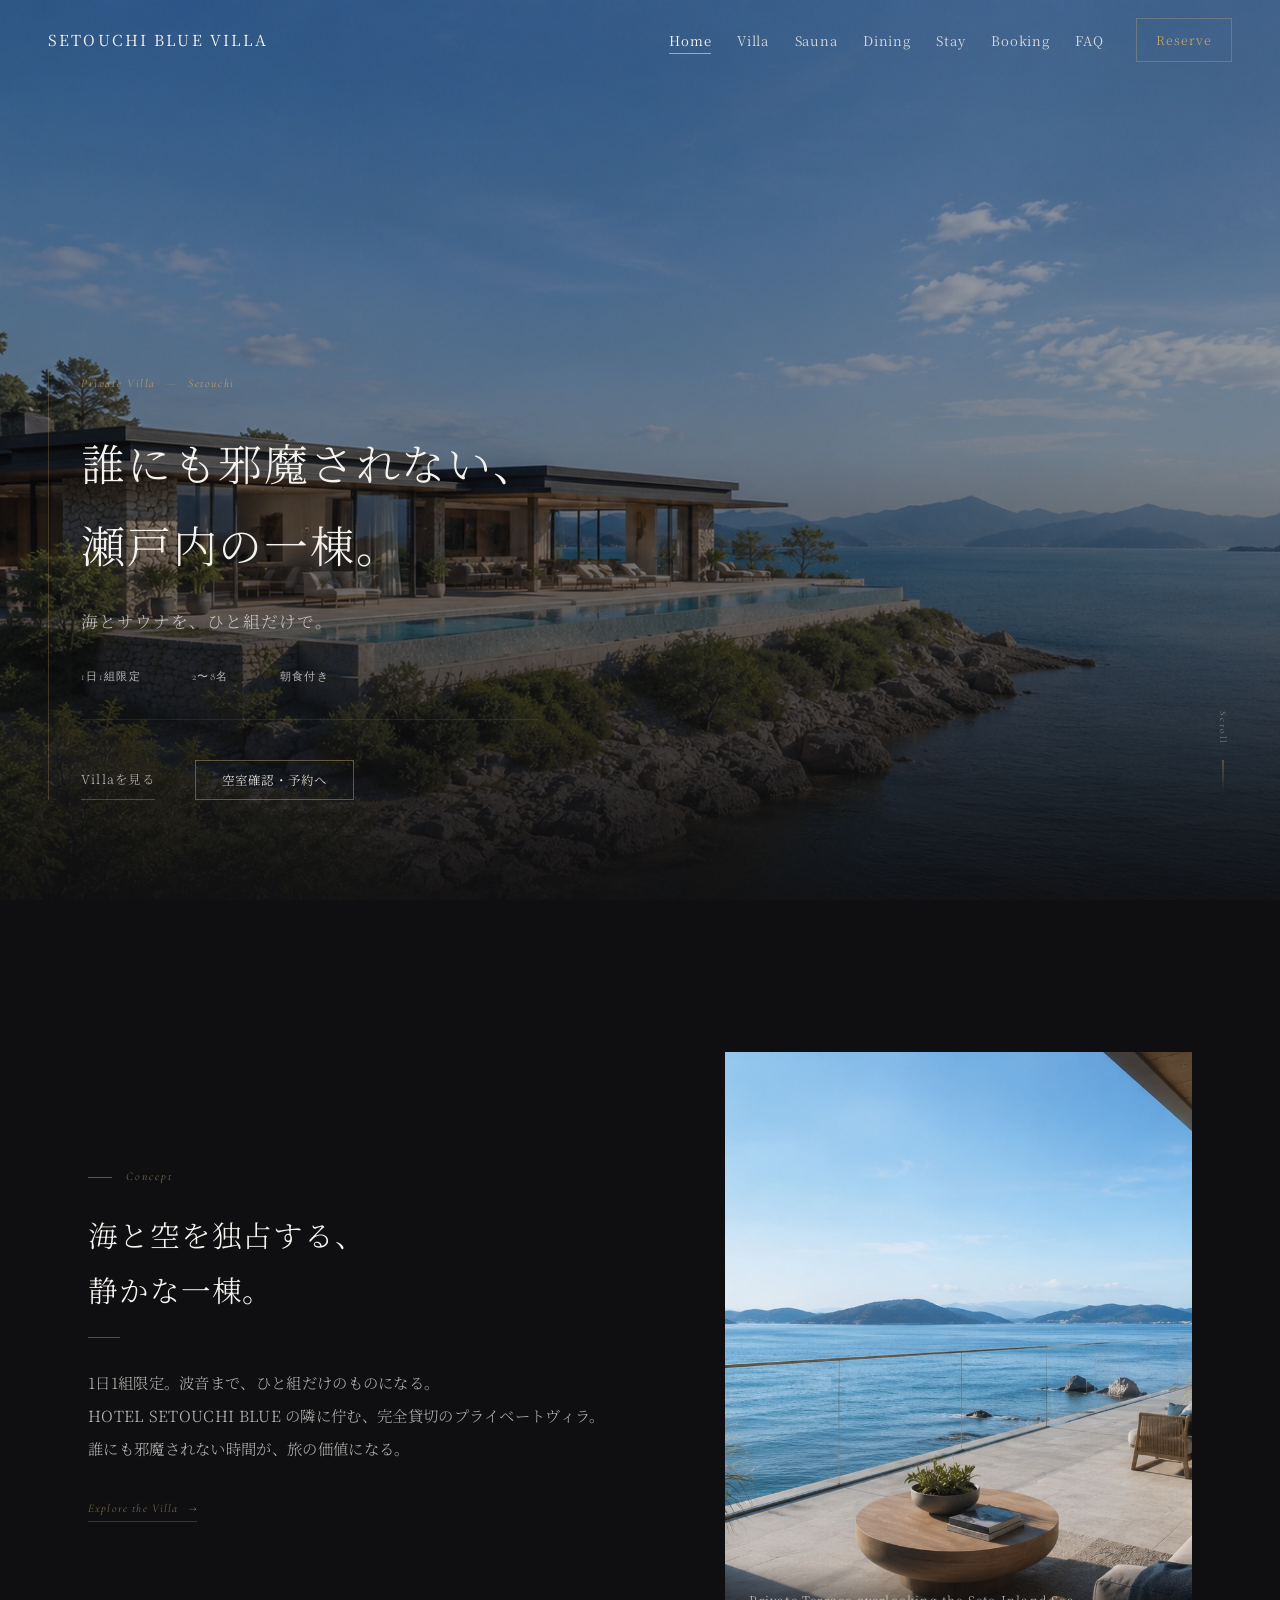
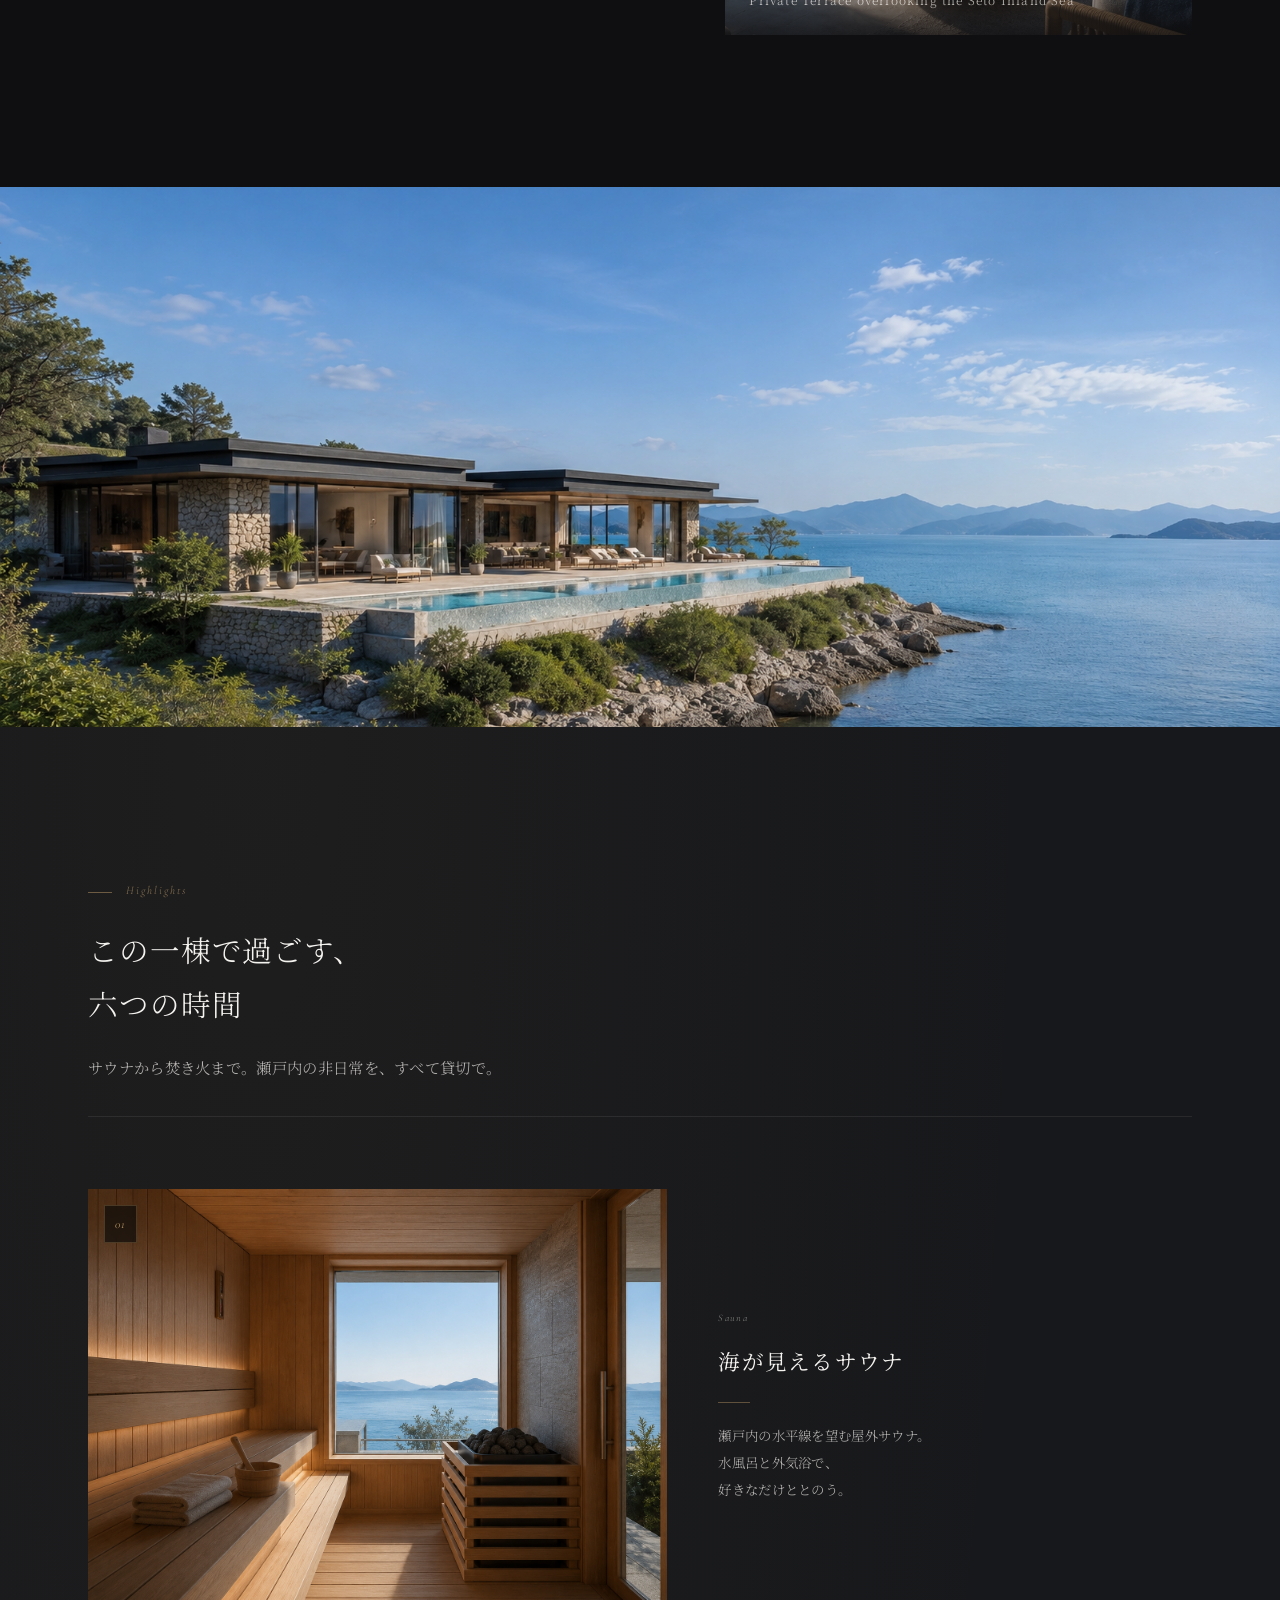
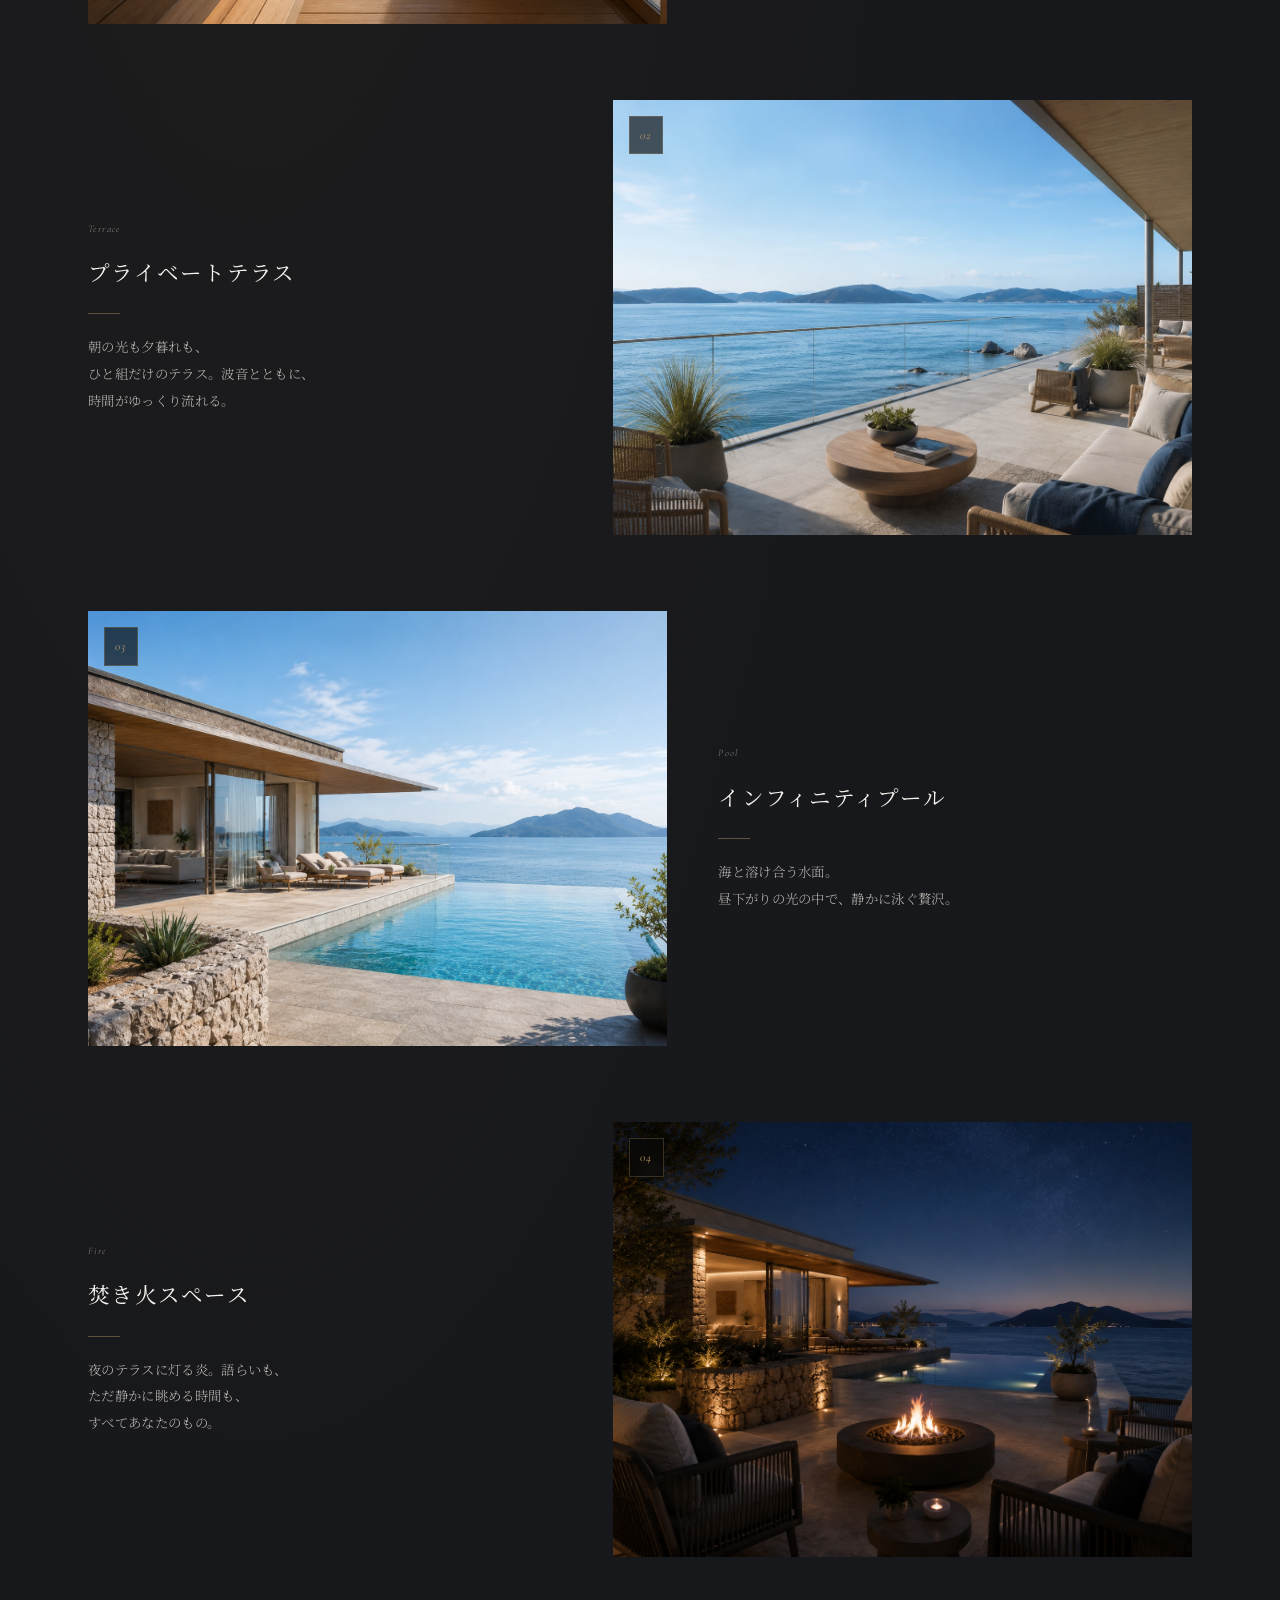
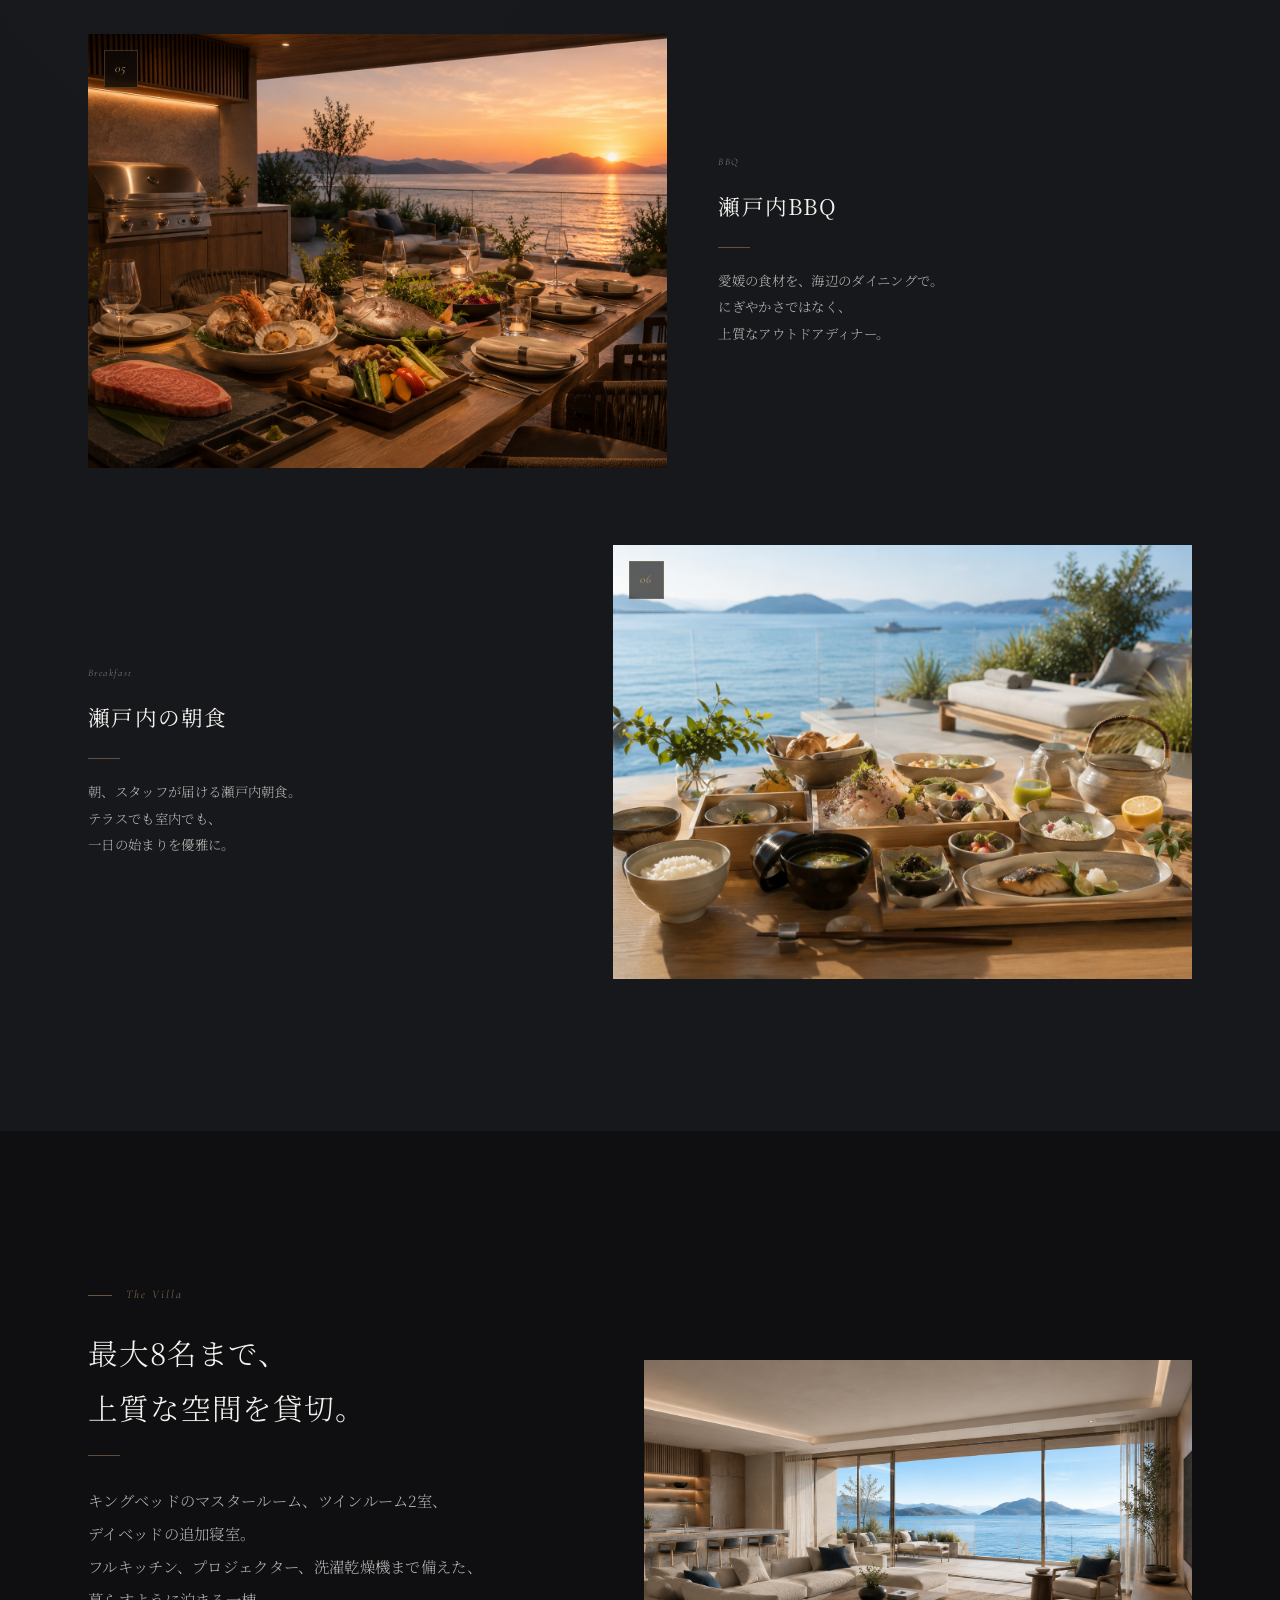
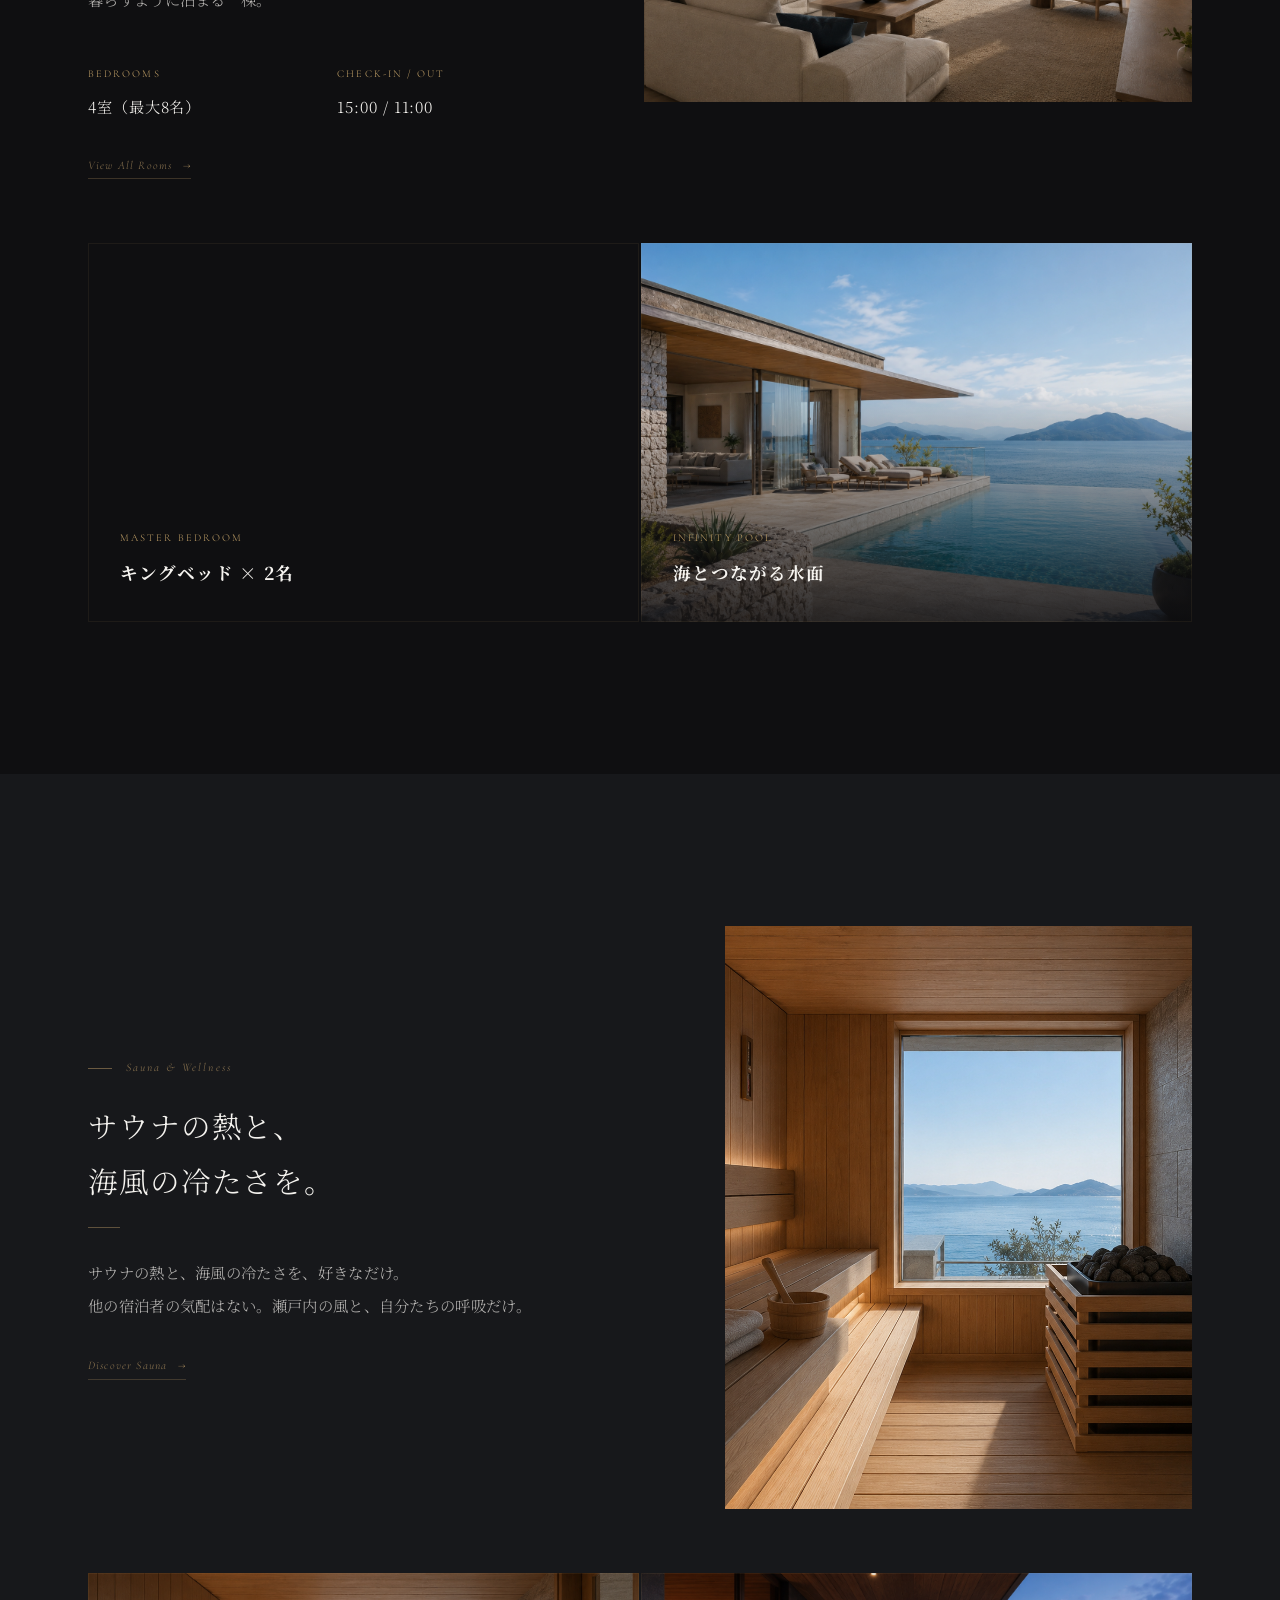
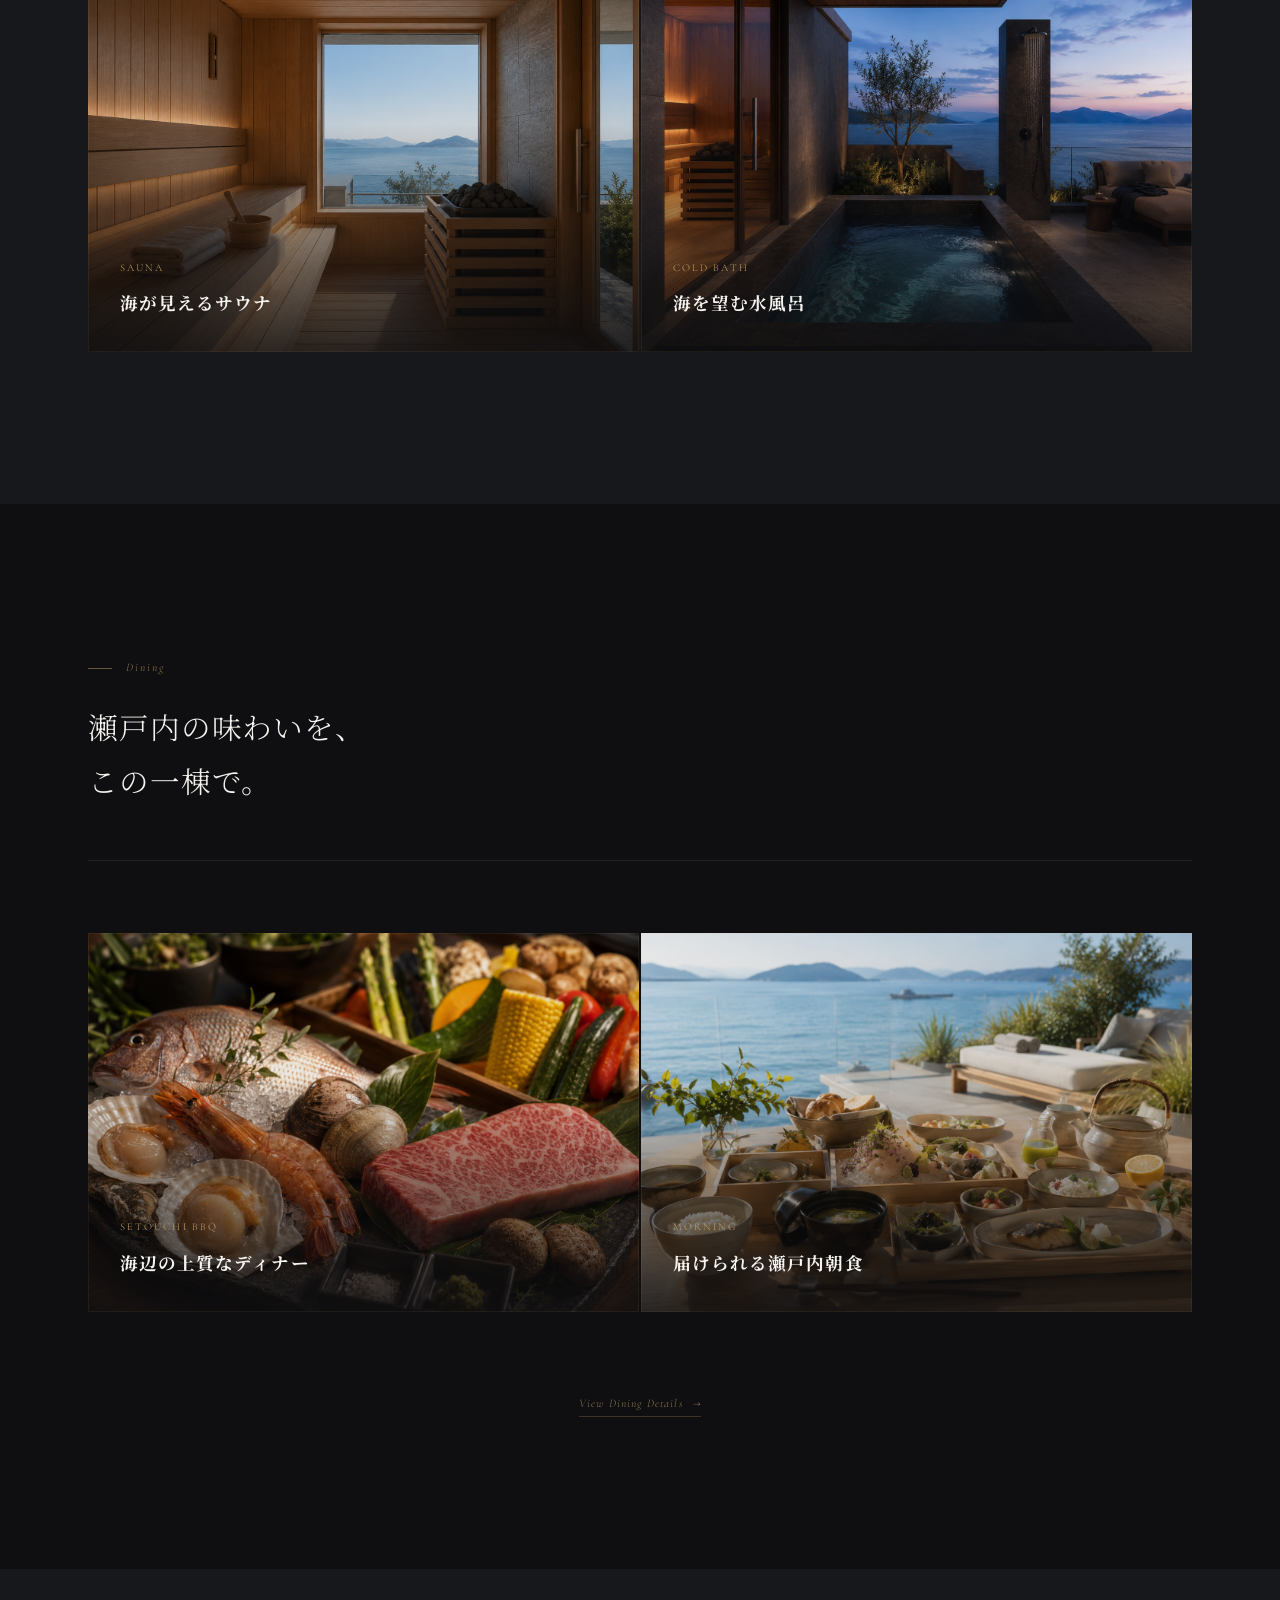
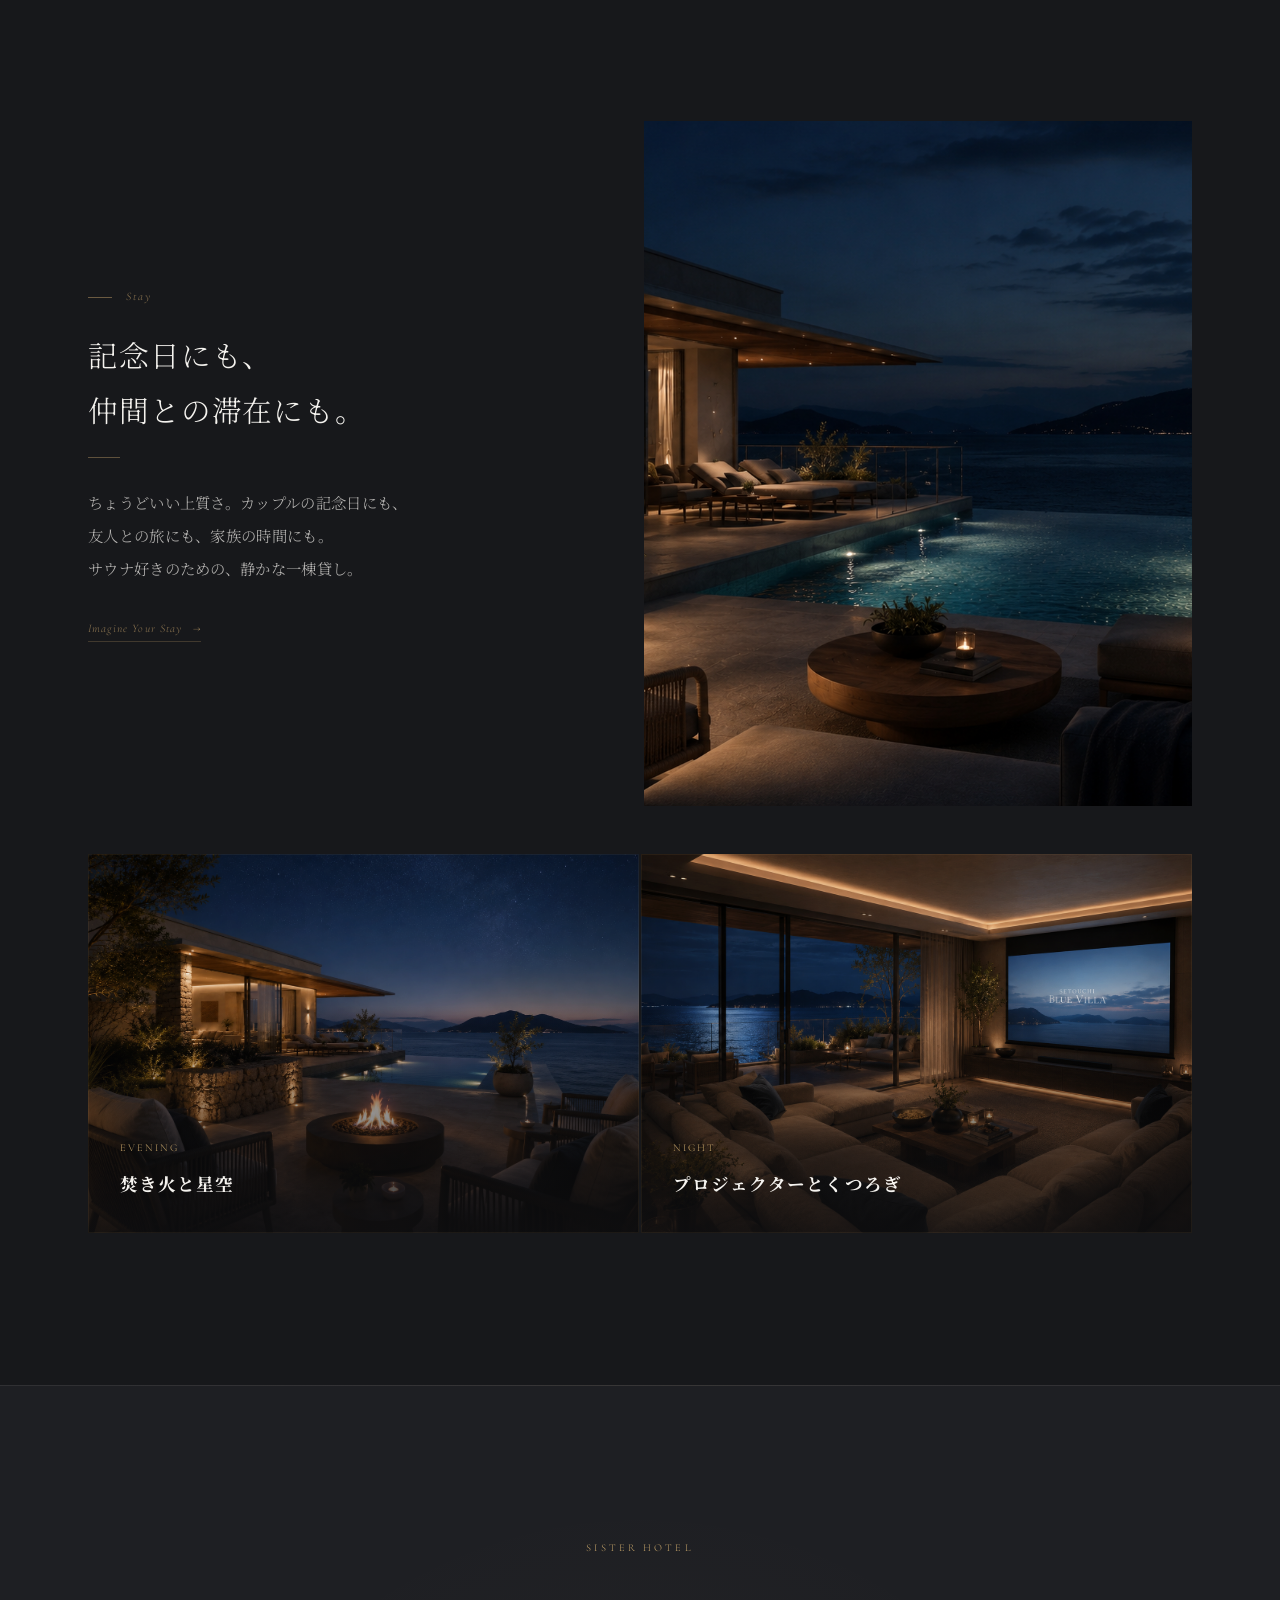
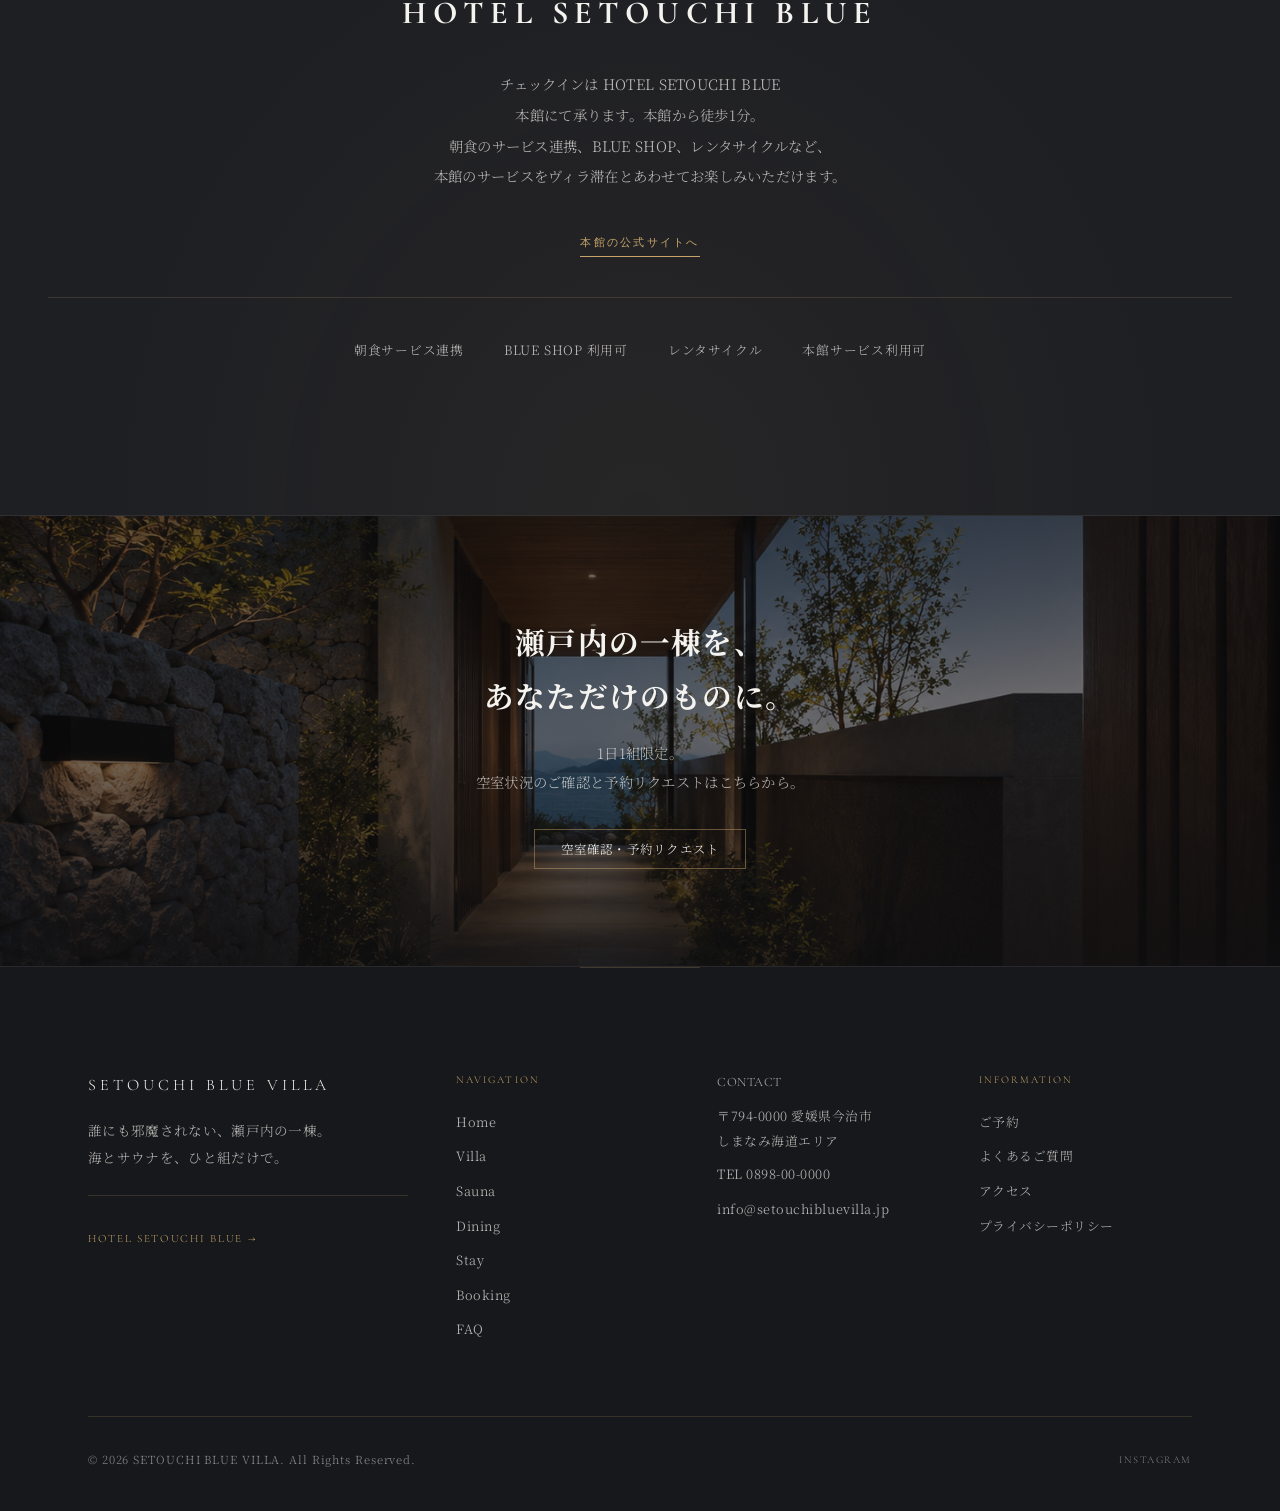
==== commit 0b3615c2: "update" ====
--- a/index.html
+++ b/index.html
@@ -14,7 +14,7 @@
   <link rel="preconnect" href="https://fonts.googleapis.com">
   <link rel="preconnect" href="https://fonts.gstatic.com" crossorigin>
   <link href="https://fonts.googleapis.com/css2?family=Cormorant+Garamond:ital,wght@0,300;0,400;0,500;1,300&family=Noto+Serif+JP:wght@200;300;400&display=swap" rel="stylesheet">
-  <link rel="stylesheet" href="css/style.css">
+  <link rel="stylesheet" href="css/style.css?v=20260624-6">
 </head>
 <body class="page-home">
 
@@ -23,10 +23,10 @@
       <a href="index.html" class="header-logo">
         <span class="header-logo__main">SETOUCHI BLUE VILLA</span>
       </a>
-      <button class="hamburger" aria-label="メニューを開く">
+      <button class="hamburger" aria-label="メニューを開く" aria-controls="site-nav" aria-expanded="false">
         <span></span><span></span><span></span>
       </button>
-      <nav class="header-nav">
+      <nav class="header-nav" id="site-nav">
         <ul class="nav-list">
           <li><a href="index.html">Home</a></li>
           <li><a href="villa.html">Villa</a></li>
@@ -45,7 +45,7 @@
     <!-- Hero -->
     <section class="hero">
       <div class="hero__bg">
-        <img src="assets/images/setouchibluevilla-exterior-distant.webp" alt="海と岩場に佇むヴィラの遠景">
+        <img src="assets/images/setouchibluevilla-exterior-distant.webp" alt="海と岩場に佇むヴィラの遠景" width="1672" height="941" decoding="async" fetchpriority="high">
         <div class="hero__overlay"></div>
       </div>
       <div class="hero__content">
@@ -79,7 +79,7 @@
             <a href="villa.html" class="text-link">Explore the Villa</a>
           </div>
           <div class="split__image split__image--framed">
-            <img src="assets/images/setouchibluevilla-terrace-ocean.webp" alt="海が見えるプライベートテラス">
+            <img src="assets/images/setouchibluevilla-terrace-ocean.webp" alt="海が見えるプライベートテラス" width="1672" height="941" decoding="async" loading="lazy">
             <span class="split__caption">Private Terrace overlooking the Seto Inland Sea</span>
           </div>
         </div>
@@ -87,7 +87,7 @@
     </section>
 
     <div class="image-band fade-in">
-      <img src="assets/images/setouchibluevilla-exterior-distant.webp" alt="海と岩場に佇むヴィラの遠景">
+      <img src="assets/images/setouchibluevilla-exterior-distant.webp" alt="海と岩場に佇むヴィラの遠景" width="1672" height="941" decoding="async" loading="lazy">
     </div>
 
     <!-- Highlights -->
@@ -101,7 +101,7 @@
         <div class="highlights-showcase fade-in">
           <article class="highlight-block">
             <div class="highlight-block__media">
-              <img src="assets/images/setouchibluevilla-private-sauna.webp" alt="海が見えるサウナ">
+              <img src="assets/images/setouchibluevilla-private-sauna.webp" alt="海が見えるサウナ" width="1448" height="1086" decoding="async" loading="lazy">
               <span class="highlight-block__num" aria-hidden="true">01</span>
             </div>
             <div class="highlight-block__content">
@@ -114,7 +114,7 @@
 
           <article class="highlight-block highlight-block--reverse">
             <div class="highlight-block__media">
-              <img src="assets/images/setouchibluevilla-terrace-ocean.webp" alt="プライベートテラス">
+              <img src="assets/images/setouchibluevilla-terrace-ocean.webp" alt="プライベートテラス" width="1672" height="941" decoding="async" loading="lazy">
               <span class="highlight-block__num" aria-hidden="true">02</span>
             </div>
             <div class="highlight-block__content">
@@ -127,7 +127,7 @@
 
           <article class="highlight-block">
             <div class="highlight-block__media">
-              <img src="assets/images/setouchibluevilla-pool-day.webp" alt="インフィニティプール">
+              <img src="assets/images/setouchibluevilla-pool-day.webp" alt="インフィニティプール" width="1448" height="1086" decoding="async" loading="lazy">
               <span class="highlight-block__num" aria-hidden="true">03</span>
             </div>
             <div class="highlight-block__content">
@@ -140,7 +140,7 @@
 
           <article class="highlight-block highlight-block--reverse">
             <div class="highlight-block__media">
-              <img src="assets/images/setouchibluevilla-firepit.webp" alt="焚き火スペース">
+              <img src="assets/images/setouchibluevilla-firepit.webp" alt="焚き火スペース" width="1672" height="941" decoding="async" loading="lazy">
               <span class="highlight-block__num" aria-hidden="true">04</span>
             </div>
             <div class="highlight-block__content">
@@ -153,7 +153,7 @@
 
           <article class="highlight-block">
             <div class="highlight-block__media">
-              <img src="assets/images/setouchibluevilla-bbq-dinner.webp" alt="瀬戸内BBQ">
+              <img src="assets/images/setouchibluevilla-bbq-dinner.webp" alt="瀬戸内BBQ" width="1448" height="1086" decoding="async" loading="lazy">
               <span class="highlight-block__num" aria-hidden="true">05</span>
             </div>
             <div class="highlight-block__content">
@@ -166,7 +166,7 @@
 
           <article class="highlight-block highlight-block--reverse">
             <div class="highlight-block__media">
-              <img src="assets/images/setouchibluevilla-breakfast-delivery.webp" alt="瀬戸内の朝食">
+              <img src="assets/images/setouchibluevilla-breakfast-delivery.webp" alt="瀬戸内の朝食" width="1448" height="1086" decoding="async" loading="lazy">
               <span class="highlight-block__num" aria-hidden="true">06</span>
             </div>
             <div class="highlight-block__content">
@@ -185,7 +185,7 @@
       <div class="container">
         <div class="split split--reverse fade-in">
           <div class="split__image split__image--wide">
-            <img src="assets/images/setouchibluevilla-living-room.webp" alt="リビング空間">
+            <img src="assets/images/setouchibluevilla-living-room.webp" alt="リビング空間" width="1672" height="941" decoding="async" loading="lazy">
           </div>
           <div class="split__text">
             <span class="section-label">The Villa</span>
@@ -207,14 +207,14 @@
         </div>
         <div class="feature-row fade-in" style="margin-top: 4rem;">
           <div class="feature-item">
-            <img src="assets/images/setouchibluevilla-bedroom-master.webp" alt="マスターベッドルーム">
+            <img src="assets/images/setouchibluevilla-bedroom-master.webp" alt="マスターベッドルーム" width="1448" height="1086" decoding="async" loading="lazy">
             <div class="feature-item__overlay">
               <span class="feature-item__label">Master Bedroom</span>
               <h3 class="feature-item__title">キングベッド × 2名</h3>
             </div>
           </div>
           <div class="feature-item">
-            <img src="assets/images/setouchibluevilla-pool-day.webp" alt="昼のインフィニティプール">
+            <img src="assets/images/setouchibluevilla-pool-day.webp" alt="昼のインフィニティプール" width="1448" height="1086" decoding="async" loading="lazy">
             <div class="feature-item__overlay">
               <span class="feature-item__label">Infinity Pool</span>
               <h3 class="feature-item__title">海とつながる水面</h3>
@@ -236,19 +236,19 @@
             <a href="sauna.html" class="text-link">Discover Sauna</a>
           </div>
           <div class="split__image">
-            <img src="assets/images/setouchibluevilla-private-sauna.webp" alt="プライベートサウナ">
+            <img src="assets/images/setouchibluevilla-private-sauna.webp" alt="プライベートサウナ" width="1448" height="1086" decoding="async" loading="lazy">
           </div>
         </div>
         <div class="feature-row fade-in" style="margin-top: 4rem;">
           <div class="feature-item">
-            <img src="assets/images/setouchibluevilla-private-sauna.webp" alt="屋外サウナ">
+            <img src="assets/images/setouchibluevilla-private-sauna.webp" alt="屋外サウナ" width="1448" height="1086" decoding="async" loading="lazy">
             <div class="feature-item__overlay">
               <span class="feature-item__label">Sauna</span>
               <h3 class="feature-item__title">海が見えるサウナ</h3>
             </div>
           </div>
           <div class="feature-item">
-            <img src="assets/images/setouchibluevilla-cold-bath.webp" alt="水風呂">
+            <img src="assets/images/setouchibluevilla-cold-bath.webp" alt="水風呂" width="1448" height="1086" decoding="async" loading="lazy">
             <div class="feature-item__overlay">
               <span class="feature-item__label">Cold Bath</span>
               <h3 class="feature-item__title">海を望む水風呂</h3>
@@ -267,14 +267,14 @@
         </div>
         <div class="feature-row fade-in">
           <div class="feature-item">
-            <img src="assets/images/setouchibluevilla-bbq-closeup.webp" alt="瀬戸内BBQ食材">
+            <img src="assets/images/setouchibluevilla-bbq-closeup.webp" alt="瀬戸内BBQ食材" width="1448" height="1086" decoding="async" loading="lazy">
             <div class="feature-item__overlay">
               <span class="feature-item__label">Setouchi BBQ</span>
               <h3 class="feature-item__title">海辺の上質なディナー</h3>
             </div>
           </div>
           <div class="feature-item">
-            <img src="assets/images/setouchibluevilla-breakfast-delivery.webp" alt="朝食の届け">
+            <img src="assets/images/setouchibluevilla-breakfast-delivery.webp" alt="朝食の届け" width="1448" height="1086" decoding="async" loading="lazy">
             <div class="feature-item__overlay">
               <span class="feature-item__label">Morning</span>
               <h3 class="feature-item__title">届けられる瀬戸内朝食</h3>
@@ -292,7 +292,7 @@
       <div class="container">
         <div class="split split--reverse fade-in">
           <div class="split__image">
-            <img src="assets/images/setouchibluevilla-night-terrace.webp" alt="夜のテラス">
+            <img src="assets/images/setouchibluevilla-night-terrace.webp" alt="夜のテラス" width="1672" height="941" decoding="async" loading="lazy">
           </div>
           <div class="split__text">
             <span class="section-label">Stay</span>
@@ -304,14 +304,14 @@
         </div>
         <div class="feature-row fade-in" style="margin-top: 3rem;">
           <div class="feature-item">
-            <img src="assets/images/setouchibluevilla-firepit.webp" alt="焚き火スペース">
+            <img src="assets/images/setouchibluevilla-firepit.webp" alt="焚き火スペース" width="1672" height="941" decoding="async" loading="lazy">
             <div class="feature-item__overlay">
               <span class="feature-item__label">Evening</span>
               <h3 class="feature-item__title">焚き火と星空</h3>
             </div>
           </div>
           <div class="feature-item">
-            <img src="assets/images/setouchibluevilla-living-night.webp" alt="夜のリビング">
+            <img src="assets/images/setouchibluevilla-living-night.webp" alt="夜のリビング" width="1448" height="1086" decoding="async" loading="lazy">
             <div class="feature-item__overlay">
               <span class="feature-item__label">Night</span>
               <h3 class="feature-item__title">プロジェクターとくつろぎ</h3>
@@ -338,7 +338,7 @@
     <!-- Booking CTA -->
     <section class="cta-section">
       <div class="cta-section__bg">
-        <img src="assets/images/setouchibluevilla-entrance.webp" alt="ヴィラエントランス">
+        <img src="assets/images/setouchibluevilla-entrance.webp" alt="ヴィラエントランス" width="1448" height="1086" decoding="async" loading="lazy">
       </div>
       <div class="cta-section__overlay"></div>
       <div class="cta-section__content fade-in">
@@ -396,6 +396,6 @@
     </div>
   </footer>
 
-  <script src="js/main.js"></script>
+  <script src="js/main.js?v=20260624-3"></script>
 </body>
 </html>
--- a/css/style.css
+++ b/css/style.css
@@ -8,8 +8,8 @@
   --bg-tertiary: #1e1f23;
   --bg-elevated: #1a1b1f;
   --text-primary: #f5f3ef;
-  --text-muted: rgba(245, 243, 239, 0.62);
-  --text-subtle: rgba(245, 243, 239, 0.38);
+  --text-muted: rgba(245, 243, 239, 0.72);
+  --text-subtle: rgba(245, 243, 239, 0.5);
   --gold: #c7a56a;
   --gold-dark: #8f7752;
   --gold-light: rgba(199, 165, 106, 0.12);
@@ -89,6 +89,15 @@
   color: var(--gold);
 }
 
+a:focus-visible,
+button:focus-visible,
+input:focus-visible,
+select:focus-visible,
+textarea:focus-visible {
+  outline: 1px solid var(--gold);
+  outline-offset: 4px;
+}
+
 ul, ol {
   list-style: none;
 }
@@ -164,6 +173,7 @@
   max-width: 1200px;
   margin: 0 auto;
   padding: 0 clamp(20px, 5vw, 48px);
+  min-width: 0;
 }
 
 .container--narrow {
@@ -487,7 +497,7 @@
   font-size: 0.72rem;
   font-style: italic;
   letter-spacing: 0.14em;
-  color: var(--gold-dark);
+  color: var(--gold);
   margin-bottom: 1.75rem;
 }
 
@@ -528,7 +538,7 @@
   font-family: var(--font-serif-en);
   font-size: 0.68rem;
   letter-spacing: 0.12em;
-  color: var(--text-subtle);
+  color: var(--text-muted);
   text-transform: uppercase;
 }
 
@@ -1052,6 +1062,15 @@
   filter: brightness(1);
 }
 
+.gallery__item.is-gallery-enabled {
+  cursor: zoom-in;
+}
+
+.gallery__item.is-gallery-enabled:focus-visible {
+  outline: 1px solid var(--gold);
+  outline-offset: 4px;
+}
+
 .gallery__caption {
   position: absolute;
   bottom: 0;
@@ -1083,6 +1102,128 @@
 
   .gallery--featured .gallery__item:first-child {
     grid-row: span 1;
+  }
+}
+
+/* Photo lightbox */
+body.is-lightbox-open {
+  overflow: hidden;
+}
+
+.photo-lightbox {
+  position: fixed;
+  inset: 0;
+  z-index: 2000;
+  display: grid;
+  grid-template-columns: minmax(40px, 1fr) minmax(0, 1120px) minmax(40px, 1fr);
+  align-items: center;
+  gap: clamp(12px, 3vw, 28px);
+  padding: clamp(16px, 4vw, 48px);
+  background: rgba(8, 8, 10, 0.94);
+  opacity: 0;
+  visibility: hidden;
+  pointer-events: none;
+  transition: opacity 0.25s ease, visibility 0.25s ease;
+}
+
+.photo-lightbox.is-open {
+  opacity: 1;
+  visibility: visible;
+  pointer-events: auto;
+}
+
+.photo-lightbox__figure {
+  grid-column: 2;
+  margin: 0;
+  min-width: 0;
+}
+
+.photo-lightbox__image {
+  width: 100%;
+  max-height: min(72vh, 760px);
+  object-fit: contain;
+  background: var(--bg-primary);
+}
+
+.photo-lightbox__caption {
+  margin-top: 1rem;
+  color: var(--text-muted);
+  font-size: 0.82rem;
+  letter-spacing: 0.04em;
+  text-align: center;
+}
+
+.photo-lightbox__close,
+.photo-lightbox__nav {
+  display: inline-flex;
+  align-items: center;
+  justify-content: center;
+  color: var(--text-primary);
+  border: 1px solid rgba(199, 165, 106, 0.32);
+  border-radius: 999px;
+  background: rgba(15, 15, 17, 0.44);
+  transition: color var(--transition), border-color var(--transition), background var(--transition);
+}
+
+.photo-lightbox__close:hover,
+.photo-lightbox__nav:hover,
+.photo-lightbox__close:focus-visible,
+.photo-lightbox__nav:focus-visible {
+  color: var(--gold);
+  border-color: rgba(199, 165, 106, 0.72);
+  background: rgba(199, 165, 106, 0.08);
+  outline: none;
+}
+
+.photo-lightbox__close {
+  position: absolute;
+  top: clamp(16px, 3vw, 32px);
+  right: clamp(16px, 3vw, 32px);
+  width: 38px;
+  height: 38px;
+  font-size: 1rem;
+  line-height: 1;
+}
+
+.photo-lightbox__nav {
+  justify-self: center;
+  width: 38px;
+  height: 38px;
+  padding: 0;
+  font-family: var(--font-serif-en);
+  font-size: 1.75rem;
+  font-weight: 300;
+  line-height: 1;
+}
+
+.photo-lightbox__nav--prev {
+  grid-column: 1;
+}
+
+.photo-lightbox__nav--next {
+  grid-column: 3;
+}
+
+@media (max-width: 700px) {
+  .photo-lightbox {
+    grid-template-columns: 1fr 1fr;
+    align-content: center;
+    padding: 64px 16px 28px;
+  }
+
+  .photo-lightbox__figure {
+    grid-column: 1 / -1;
+    grid-row: 1;
+  }
+
+  .photo-lightbox__image {
+    max-height: 62vh;
+  }
+
+  .photo-lightbox__nav--prev,
+  .photo-lightbox__nav--next {
+    grid-column: auto;
+    grid-row: 2;
   }
 }
 
@@ -1440,6 +1581,11 @@
   grid-template-columns: 1fr 1.1fr;
   gap: clamp(40px, 6vw, 80px);
   align-items: start;
+  min-width: 0;
+}
+
+.booking-layout > * {
+  min-width: 0;
 }
 
 .booking-info {
@@ -1460,13 +1606,116 @@
   letter-spacing: 0.2em;
   color: var(--gold);
   text-transform: uppercase;
+  margin-bottom: 1rem;
+}
+
+.options-included-banner {
+  display: flex;
+  flex-direction: column;
+  gap: 0.55rem;
+  padding: 1rem 1.1rem;
+  margin-bottom: 1.25rem;
+  background: rgba(199, 165, 106, 0.1);
+  border: 1px solid rgba(199, 165, 106, 0.28);
+}
+
+.options-included-banner__badge {
+  display: inline-block;
+  align-self: flex-start;
+  font-family: var(--font-serif-en);
+  font-size: 0.62rem;
+  letter-spacing: 0.22em;
+  text-transform: uppercase;
+  color: var(--gold);
+  padding: 0.28rem 0.55rem;
+  border: 1px solid rgba(199, 165, 106, 0.45);
+}
+
+.options-included-banner__text {
+  font-size: 0.8rem;
+  color: var(--text-muted);
+  line-height: 1.85;
+  letter-spacing: 0.02em;
+}
+
+.options-included-banner__text strong {
+  color: var(--text-primary);
+  font-weight: 400;
+}
+
+.options-free-callout {
+  padding: 1rem 1.1rem;
   margin-bottom: 1.5rem;
+  background: rgba(199, 165, 106, 0.08);
+  border: 1px solid rgba(199, 165, 106, 0.25);
+  border-left: 3px solid var(--gold);
+}
+
+.options-free-callout__lead {
+  font-size: 0.92rem;
+  color: var(--text-primary);
+  letter-spacing: 0.04em;
+  margin-bottom: 0.45rem;
+  line-height: 1.6;
+}
+
+.options-free-callout__sub {
+  font-size: 0.76rem;
+  color: var(--text-subtle);
+  line-height: 1.85;
+  letter-spacing: 0.02em;
+}
+
+.option-free-badge {
+  display: inline-block;
+  font-family: var(--font-serif-en);
+  font-size: 0.62rem;
+  letter-spacing: 0.14em;
+  color: var(--gold);
+  padding: 0.2rem 0.5rem;
+  border: 1px solid rgba(199, 165, 106, 0.4);
+  background: rgba(199, 165, 106, 0.08);
+  vertical-align: middle;
+}
+
+.option-free-badge--lg {
+  font-size: 0.72rem;
+  letter-spacing: 0.12em;
+  padding: 0.3rem 0.65rem;
+}
+
+.option-free-badge--sm {
+  font-size: 0.58rem;
+  letter-spacing: 0.1em;
+  padding: 0.15rem 0.4rem;
+  margin-left: 0;
+}
+
+.option-group__legend {
+  display: flex;
+  align-items: center;
+  flex-wrap: wrap;
+  gap: 0.6rem;
+  width: 100%;
+  font-size: 0.75rem;
+  letter-spacing: 0.1em;
+  color: var(--text-muted);
+  margin-bottom: 0.75rem;
+}
+
+.price-row__value--included {
+  color: var(--gold);
+  font-family: var(--font-serif-en);
+  font-size: 0.82rem;
+  letter-spacing: 0.08em;
 }
 
 .price-row {
   display: flex;
   justify-content: space-between;
   align-items: baseline;
+  flex-wrap: wrap;
+  gap: 0.25rem 0.75rem;
   padding: 0.75rem 0;
   border-bottom: 1px solid rgba(199, 165, 106, 0.1);
   font-size: 0.9rem;
@@ -1487,10 +1736,15 @@
 
 .price-row__label {
   color: var(--text-muted);
+  min-width: 0;
+  flex: 1 1 10rem;
 }
 
 .price-row__value {
   letter-spacing: 0.04em;
+  flex-shrink: 0;
+  margin-left: auto;
+  text-align: right;
 }
 
 .price-note {
@@ -1537,6 +1791,8 @@
   border: 1px solid var(--border-subtle);
   padding: clamp(28px, 4vw, 48px);
   position: relative;
+  min-width: 0;
+  max-width: 100%;
 }
 
 .booking-form::before {
@@ -1566,6 +1822,7 @@
 .form-group select,
 .form-group textarea {
   width: 100%;
+  max-width: 100%;
   padding: 0.9rem 1rem;
   background: var(--bg-primary);
   border: 1px solid rgba(199, 165, 106, 0.15);
@@ -1579,7 +1836,8 @@
 .form-group input:not([type="checkbox"]):not([type="radio"]):focus,
 .form-group select:focus,
 .form-group textarea:focus {
-  outline: none;
+  outline: 1px solid rgba(199, 165, 106, 0.35);
+  outline-offset: 2px;
   border-color: var(--gold);
 }
 
@@ -1633,11 +1891,56 @@
   background: var(--gold);
 }
 
+.form-checkbox input[type="checkbox"]:focus-visible {
+  outline: 1px solid var(--gold);
+  outline-offset: 3px;
+}
+
 .form-checkbox span {
   font-size: 0.85rem;
   color: var(--text-muted);
   line-height: 1.8;
   flex: 1;
+}
+
+.option-group {
+  border: none;
+  padding: 0;
+  min-width: 0;
+  max-width: 100%;
+}
+
+.option-card {
+  padding: 0.95rem 1rem;
+  margin-bottom: 0.75rem;
+  background: var(--bg-primary);
+  border: 1px solid rgba(199, 165, 106, 0.12);
+  transition: border-color var(--transition), background var(--transition);
+}
+
+.option-card:hover,
+.option-card:focus-within {
+  border-color: rgba(199, 165, 106, 0.35);
+  background: rgba(199, 165, 106, 0.04);
+}
+
+.option-card span {
+  display: flex;
+  flex-direction: column;
+  gap: 0.2rem;
+}
+
+.option-card strong {
+  color: var(--text-primary);
+  font-weight: 400;
+  letter-spacing: 0.04em;
+}
+
+.option-card small {
+  color: var(--text-subtle);
+  font-size: 0.74rem;
+  line-height: 1.7;
+  letter-spacing: 0.02em;
 }
 
 .bbq-fields {
@@ -1658,6 +1961,237 @@
   margin-bottom: 1rem;
 }
 
+.form-intro-note {
+  font-size: 0.78rem;
+  color: var(--text-muted);
+  line-height: 1.75;
+  letter-spacing: 0.03em;
+  padding: 0.75rem 0.9rem;
+  margin-bottom: 1.5rem;
+  background: rgba(199, 165, 106, 0.05);
+  border: 1px solid rgba(199, 165, 106, 0.12);
+}
+
+.option-compact-row {
+  display: grid;
+  grid-template-columns: 1fr 1fr;
+  gap: 0.85rem;
+  margin-bottom: 0.85rem;
+}
+
+.option-compact-row .form-group {
+  margin-bottom: 0;
+}
+
+.option-section-label {
+  display: flex;
+  align-items: center;
+  flex-wrap: wrap;
+  gap: 0.35rem;
+  font-size: 0.72rem;
+  letter-spacing: 0.1em;
+  color: var(--text-subtle);
+  margin: 1.25rem 0 0.6rem;
+}
+
+.option-chip-grid {
+  display: flex;
+  flex-wrap: wrap;
+  gap: 0.45rem;
+  margin-bottom: 0.5rem;
+  max-width: 100%;
+}
+
+.option-chip-grid--wide .option-chip span {
+  font-size: 0.76rem;
+}
+
+.option-chip {
+  display: inline-flex;
+  align-items: center;
+  gap: 0.45rem;
+  padding: 0.4rem 0.7rem;
+  cursor: pointer;
+  border: 1px solid rgba(199, 165, 106, 0.18);
+  background: var(--bg-primary);
+  transition: border-color var(--transition), background var(--transition);
+  max-width: 100%;
+}
+
+.option-chip:hover,
+.option-chip:focus-within {
+  border-color: rgba(199, 165, 106, 0.4);
+  background: rgba(199, 165, 106, 0.04);
+}
+
+.option-chip input[type="checkbox"] {
+  appearance: none;
+  -webkit-appearance: none;
+  width: 12px;
+  height: 12px;
+  min-width: 12px;
+  margin: 0;
+  padding: 0;
+  border: 1px solid rgba(199, 165, 106, 0.45);
+  background: var(--bg-primary);
+  cursor: pointer;
+  position: relative;
+  flex-shrink: 0;
+}
+
+.option-chip input[type="checkbox"]:checked {
+  border-color: var(--gold);
+}
+
+.option-chip input[type="checkbox"]:checked::after {
+  content: '';
+  position: absolute;
+  top: 2px;
+  left: 2px;
+  right: 2px;
+  bottom: 2px;
+  background: var(--gold);
+}
+
+.option-chip span {
+  font-size: 0.78rem;
+  color: var(--text-muted);
+  line-height: 1.4;
+  letter-spacing: 0.02em;
+  overflow-wrap: anywhere;
+}
+
+.option-chip:has(input:checked) {
+  border-color: rgba(199, 165, 106, 0.45);
+  background: rgba(199, 165, 106, 0.07);
+}
+
+.option-chip:has(input:checked) span {
+  color: var(--text-primary);
+}
+
+.option-subfields {
+  display: none;
+  margin: -0.25rem 0 1rem 2rem;
+  padding: 1rem 1.1rem;
+  background: rgba(199, 165, 106, 0.04);
+  border-left: 2px solid rgba(199, 165, 106, 0.25);
+}
+
+.option-subfields.is-visible {
+  display: block;
+}
+
+.option-subfields--inline.is-visible {
+  display: flex;
+  align-items: center;
+  gap: 0.75rem;
+  flex-wrap: wrap;
+}
+
+.option-subfields--inline label {
+  margin-bottom: 0;
+  white-space: nowrap;
+}
+
+.option-subfields--inline select {
+  width: auto;
+  min-width: 7rem;
+  flex: 1;
+  margin-bottom: 0;
+}
+
+.option-subfields--compact {
+  margin-left: 0;
+  padding: 0.75rem 0.9rem;
+}
+
+.option-subfields--compact .option-compact-row {
+  margin-bottom: 0.65rem;
+}
+
+.option-subfields--compact .option-chip {
+  margin-top: 0.25rem;
+}
+
+.option-subfields label:not(.form-checkbox) {
+  display: block;
+  font-size: 0.75rem;
+  letter-spacing: 0.08em;
+  color: var(--text-muted);
+  margin-bottom: 0.45rem;
+}
+
+.option-subfields select,
+.option-subfields input:not([type="checkbox"]):not([type="radio"]) {
+  width: 100%;
+  margin-bottom: 1rem;
+}
+
+.option-subfields .option-card {
+  margin-bottom: 0.6rem;
+}
+
+.option-radio-group {
+  margin: 0.75rem 0 1rem;
+}
+
+.option-radio-group__label {
+  font-size: 0.75rem;
+  letter-spacing: 0.08em;
+  color: var(--text-muted);
+  margin-bottom: 0.65rem;
+}
+
+.form-radio {
+  display: flex;
+  align-items: flex-start;
+  gap: 0.75rem;
+  cursor: pointer;
+  margin-bottom: 0.55rem;
+}
+
+.form-radio input[type="radio"] {
+  appearance: none;
+  -webkit-appearance: none;
+  width: 15px;
+  height: 15px;
+  min-width: 15px;
+  margin-top: 0.35em;
+  border: 1px solid rgba(199, 165, 106, 0.45);
+  border-radius: 50%;
+  background: var(--bg-primary);
+  cursor: pointer;
+  position: relative;
+  flex-shrink: 0;
+}
+
+.form-radio input[type="radio"]:checked {
+  border-color: var(--gold);
+}
+
+.form-radio input[type="radio"]:checked::after {
+  content: '';
+  position: absolute;
+  top: 3px;
+  left: 3px;
+  right: 3px;
+  bottom: 3px;
+  border-radius: 50%;
+  background: var(--gold);
+}
+
+.form-radio input[type="radio"]:focus-visible {
+  outline: 1px solid var(--gold);
+  outline-offset: 3px;
+}
+
+.form-radio span {
+  font-size: 0.82rem;
+  color: var(--text-muted);
+  line-height: 1.7;
+}
+
 .bbq-schedule {
   display: flex;
   flex-direction: column;
@@ -1666,7 +2200,7 @@
 
 .bbq-night-row {
   display: grid;
-  grid-template-columns: 1fr auto;
+  grid-template-columns: minmax(0, 1fr) auto;
   align-items: center;
   gap: 1rem;
   padding: 0.9rem 1rem;
@@ -1790,6 +2324,14 @@
   .form-row {
     grid-template-columns: 1fr;
   }
+
+  .option-compact-row {
+    grid-template-columns: 1fr;
+  }
+
+  .option-subfields {
+    margin-left: 0;
+  }
 }
 
 /* ========================================
@@ -2164,6 +2706,26 @@
 .fade-in-delay-2 { transition-delay: 0.2s; }
 .fade-in-delay-3 { transition-delay: 0.3s; }
 
+@media (prefers-reduced-motion: reduce) {
+  html {
+    scroll-behavior: auto;
+  }
+
+  *,
+  *::before,
+  *::after {
+    animation-duration: 0.01ms !important;
+    animation-iteration-count: 1 !important;
+    scroll-behavior: auto !important;
+    transition-duration: 0.01ms !important;
+  }
+
+  .fade-in {
+    opacity: 1;
+    transform: none;
+  }
+}
+
 /* Divider */
 .gold-line {
   width: 32px;
@@ -2453,10 +3015,15 @@
 
   html {
     font-size: 15px;
+    overflow-x: hidden;
   }
 
   body {
     line-height: 1.85;
+    overflow-x: hidden;
+    line-break: auto;
+    word-break: normal;
+    overflow-wrap: anywhere;
   }
 
   body.is-nav-open {
@@ -2465,10 +3032,90 @@
     width: 100%;
   }
 
+  .section {
+    overflow-x: clip;
+    max-width: 100%;
+  }
+
   .container,
   .header-inner {
     padding-left: 16px;
     padding-right: 16px;
+    max-width: 100%;
+  }
+
+  .section-title,
+  .section-lead,
+  .hero__title,
+  .hero__subtitle,
+  .page-hero__subtitle,
+  .price-note,
+  .price-row__label,
+  .highlight-block__title,
+  .highlight-block__text,
+  .scene-card__title,
+  .scene-card__text,
+  .highlight-card__title,
+  .highlight-card__text,
+  .totonoi-step__title,
+  .totonoi-step__text,
+  .footer-brand__concept,
+  .sister-brand__text,
+  .access-info p,
+  .access-info li,
+  .form-intro-note,
+  .options-free-callout,
+  .options-included-banner__text,
+  .bbq-night-row__date {
+    word-break: normal;
+    overflow-wrap: anywhere;
+  }
+
+  .split__image--framed img {
+    outline-offset: 4px;
+  }
+
+  .booking-form {
+    padding: 20px 16px;
+    overflow-x: clip;
+  }
+
+  .booking-form::before {
+    left: 16px;
+  }
+
+  .price-card {
+    padding: 1.5rem 1.25rem;
+  }
+
+  .price-row__value {
+    width: 100%;
+    margin-left: 0;
+    text-align: left;
+  }
+
+  .option-subfields--inline.is-visible {
+    flex-direction: column;
+    align-items: stretch;
+  }
+
+  .option-subfields--inline label {
+    white-space: normal;
+  }
+
+  .option-subfields--inline select {
+    width: 100%;
+    min-width: 0;
+  }
+
+  .bbq-night-row__date-sub {
+    display: block;
+  }
+
+  .fade-in {
+    opacity: 1;
+    transform: none;
+    transition: none;
   }
 
   .header-logo__main {
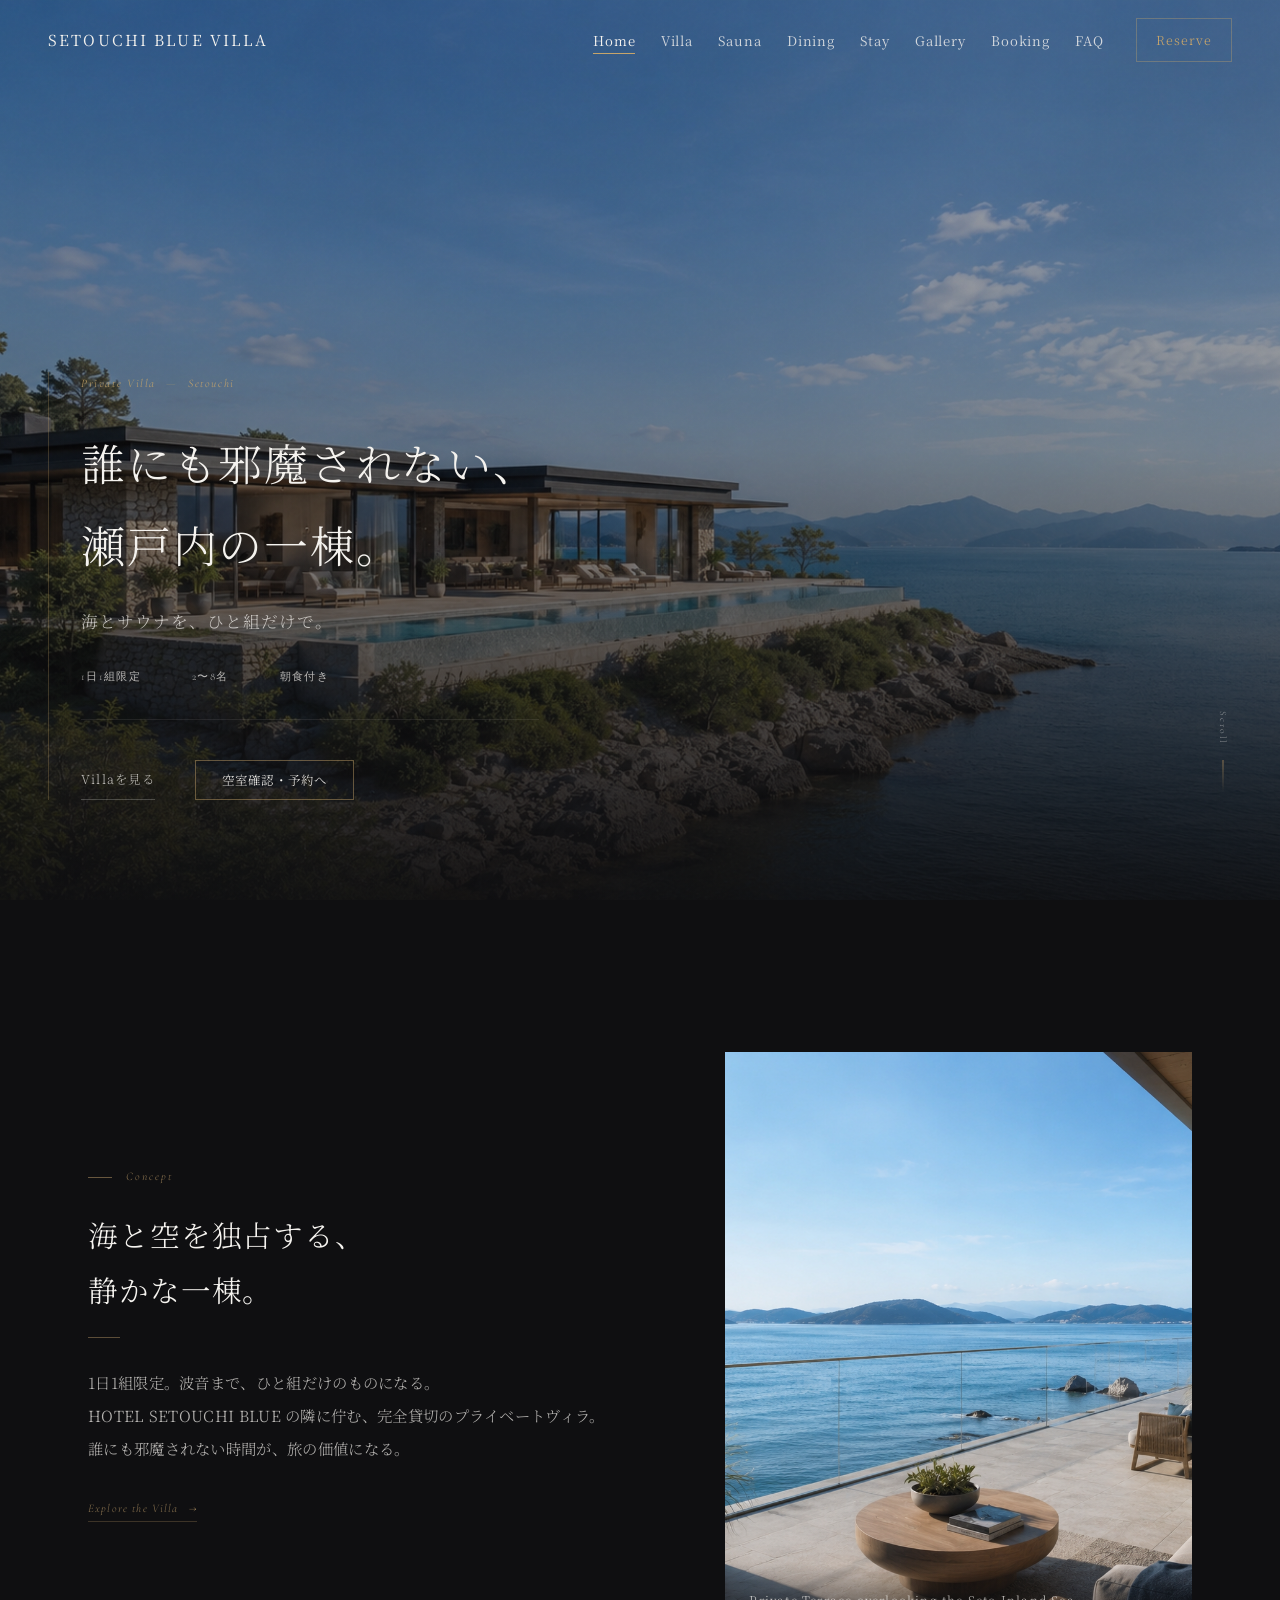
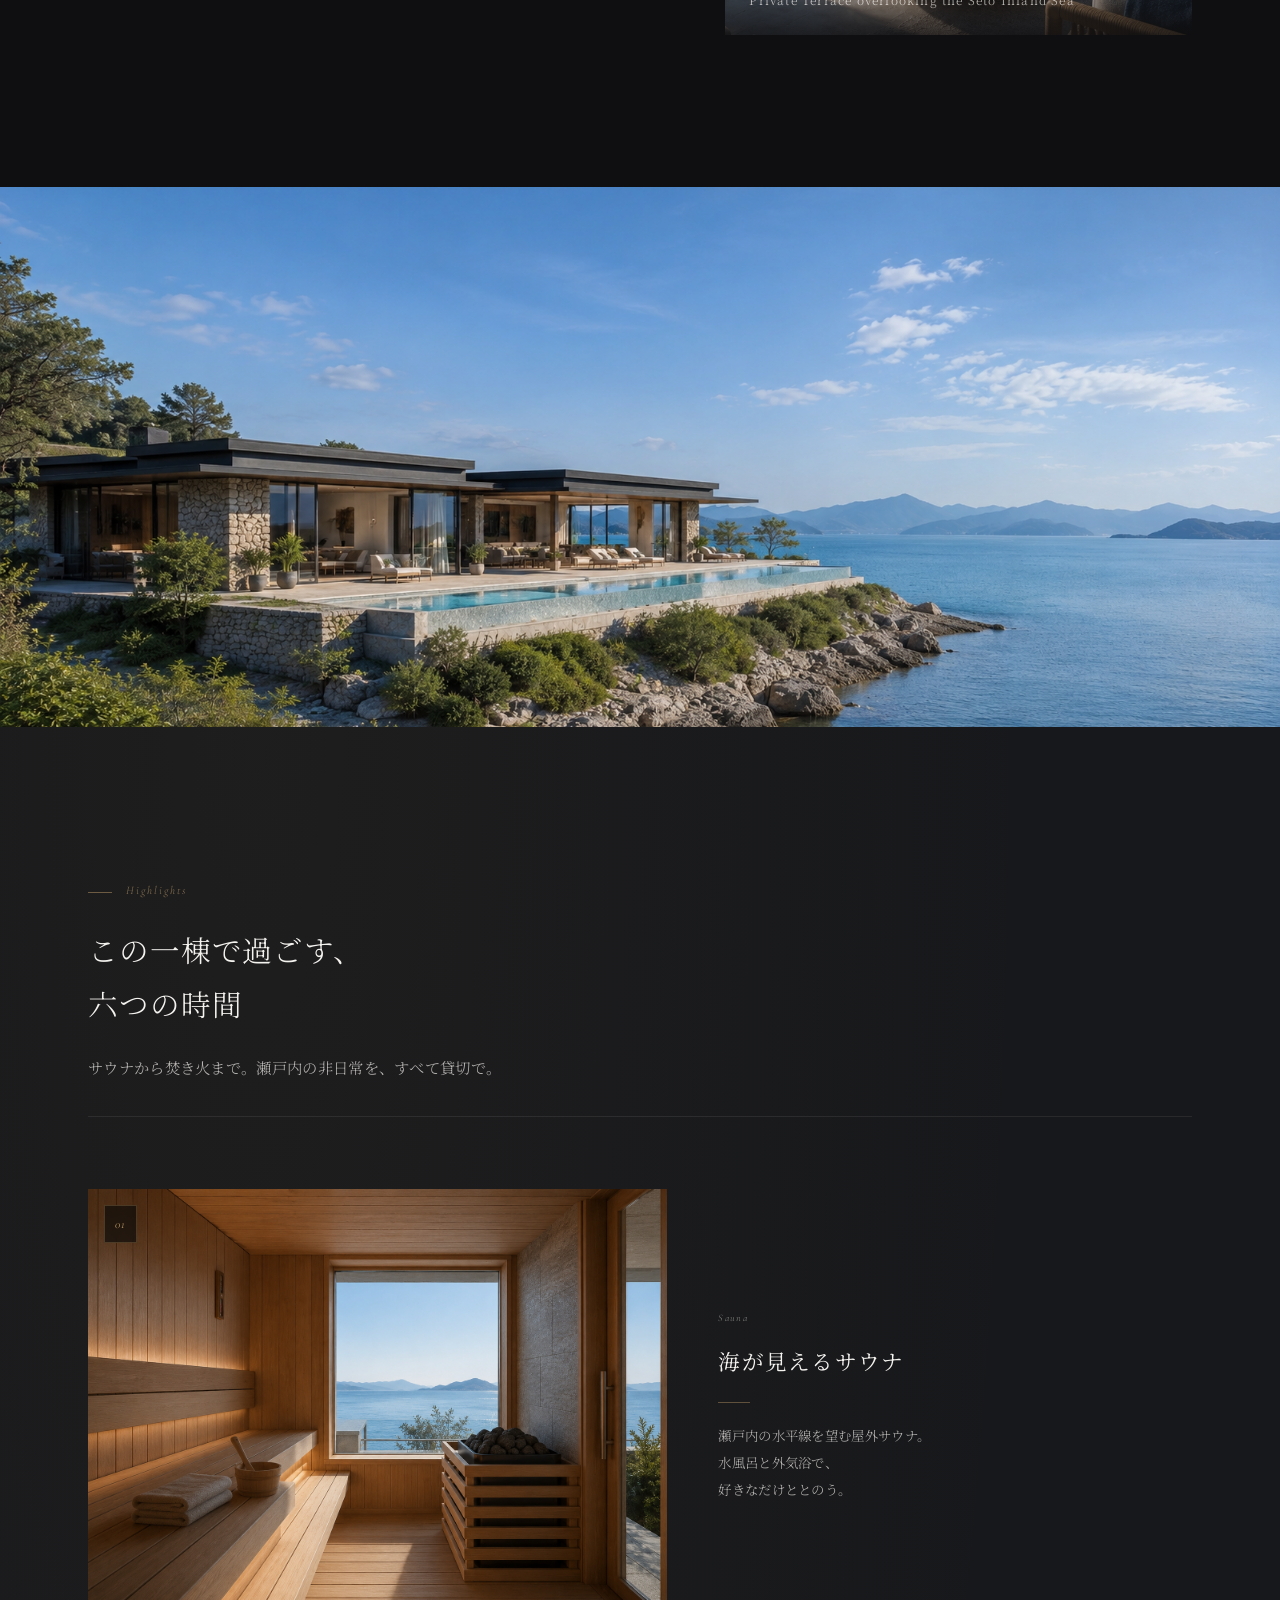
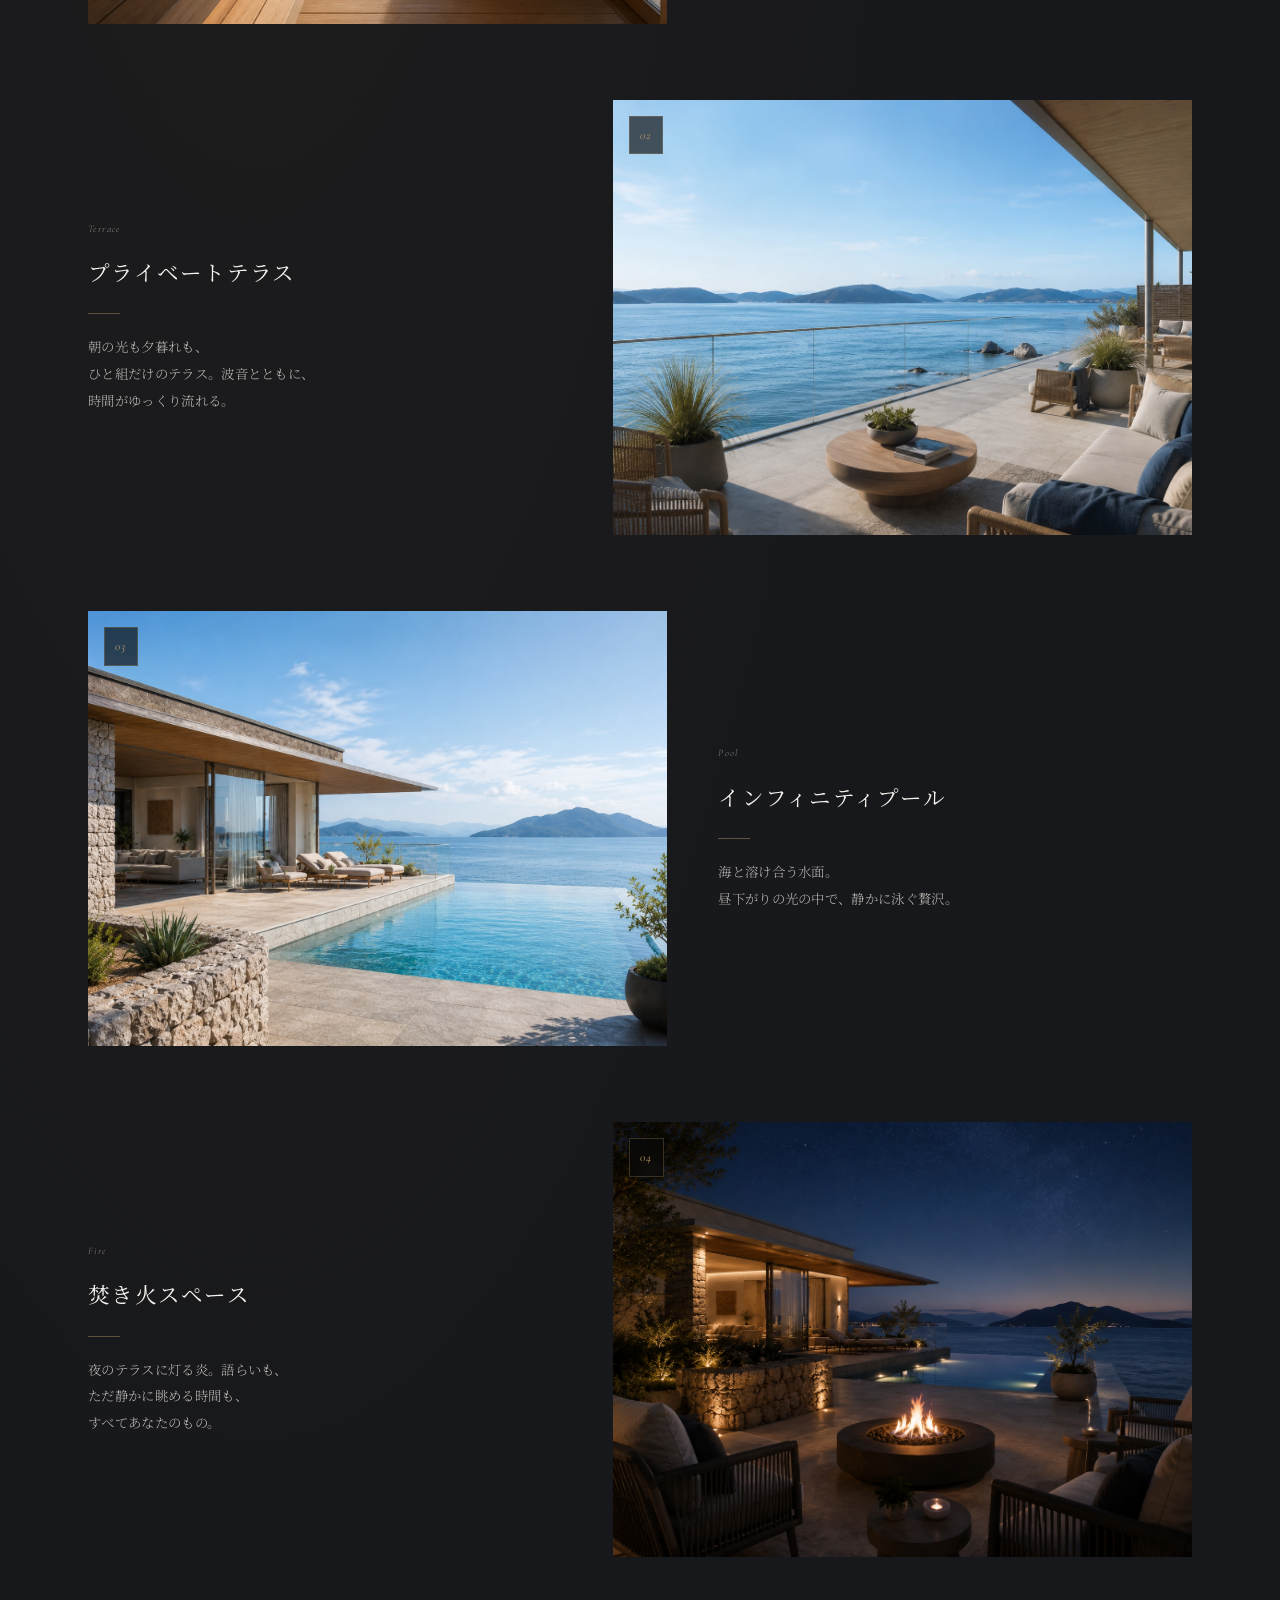
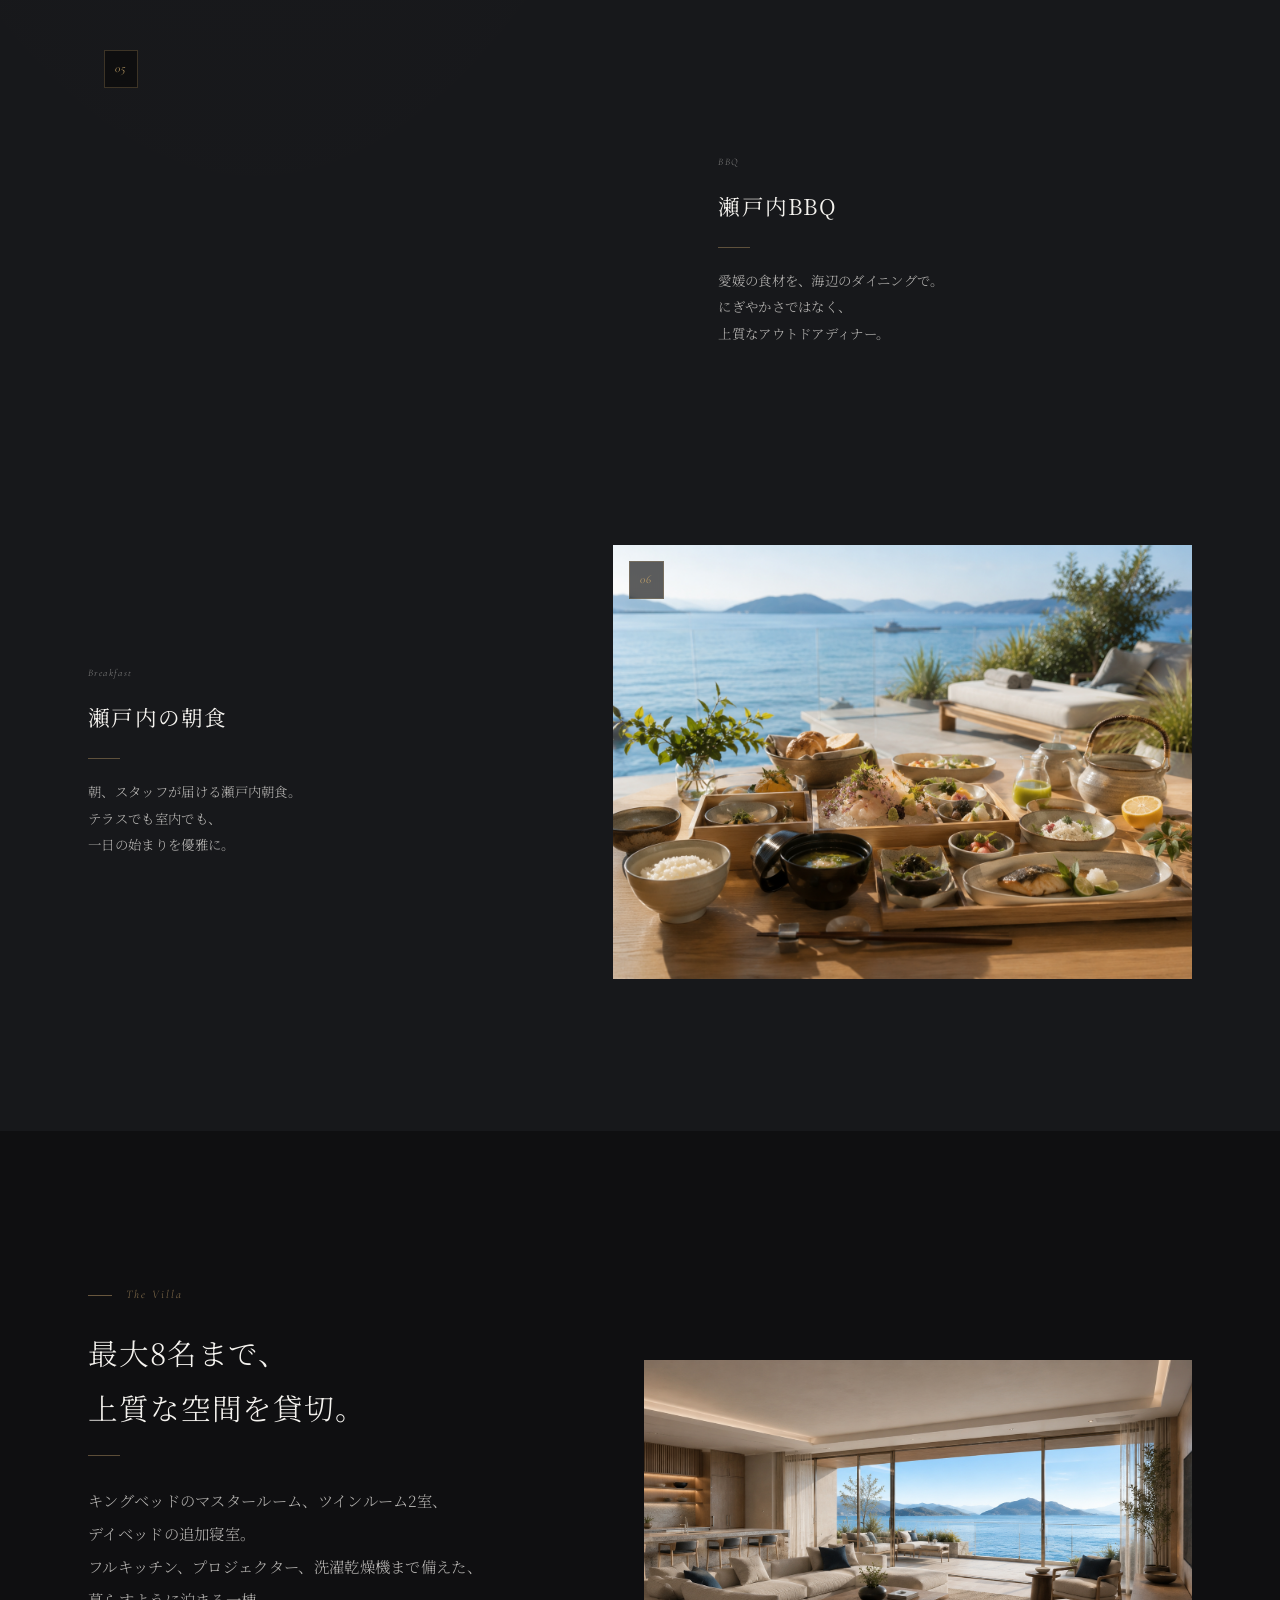
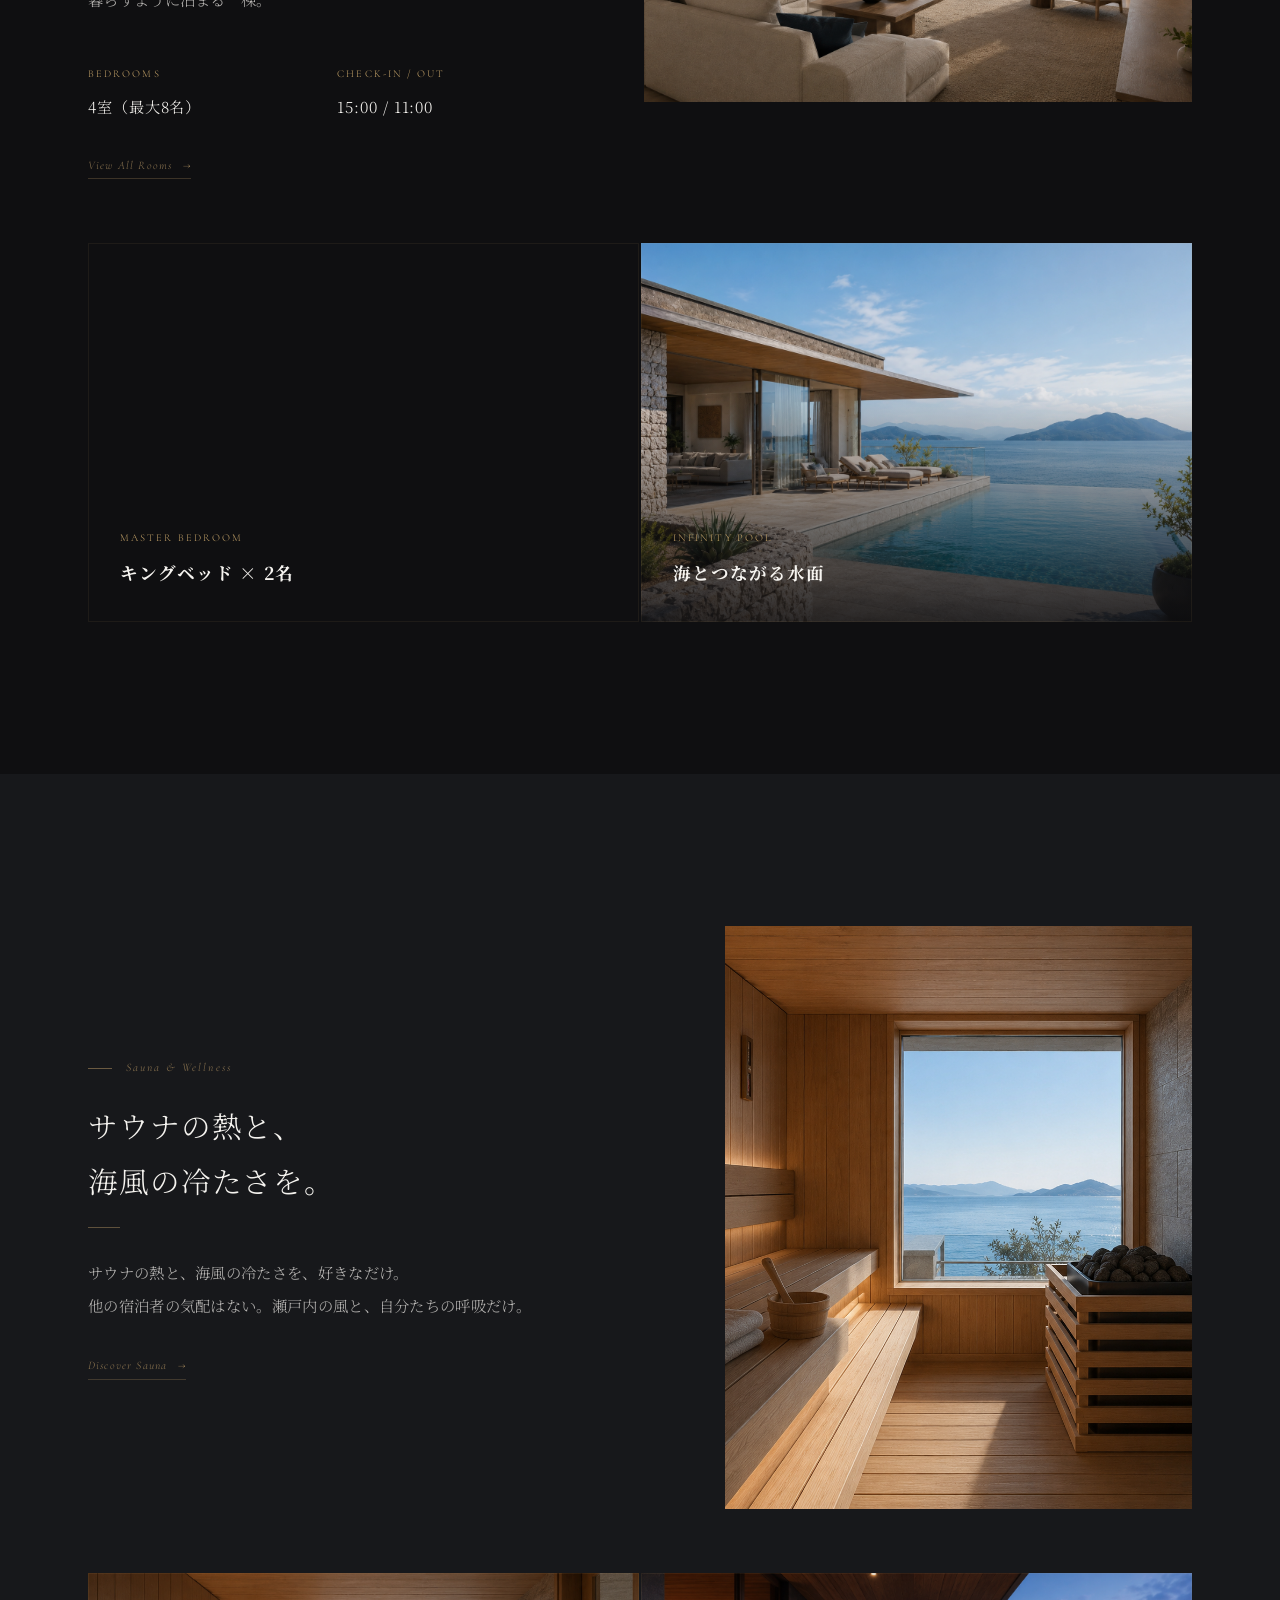
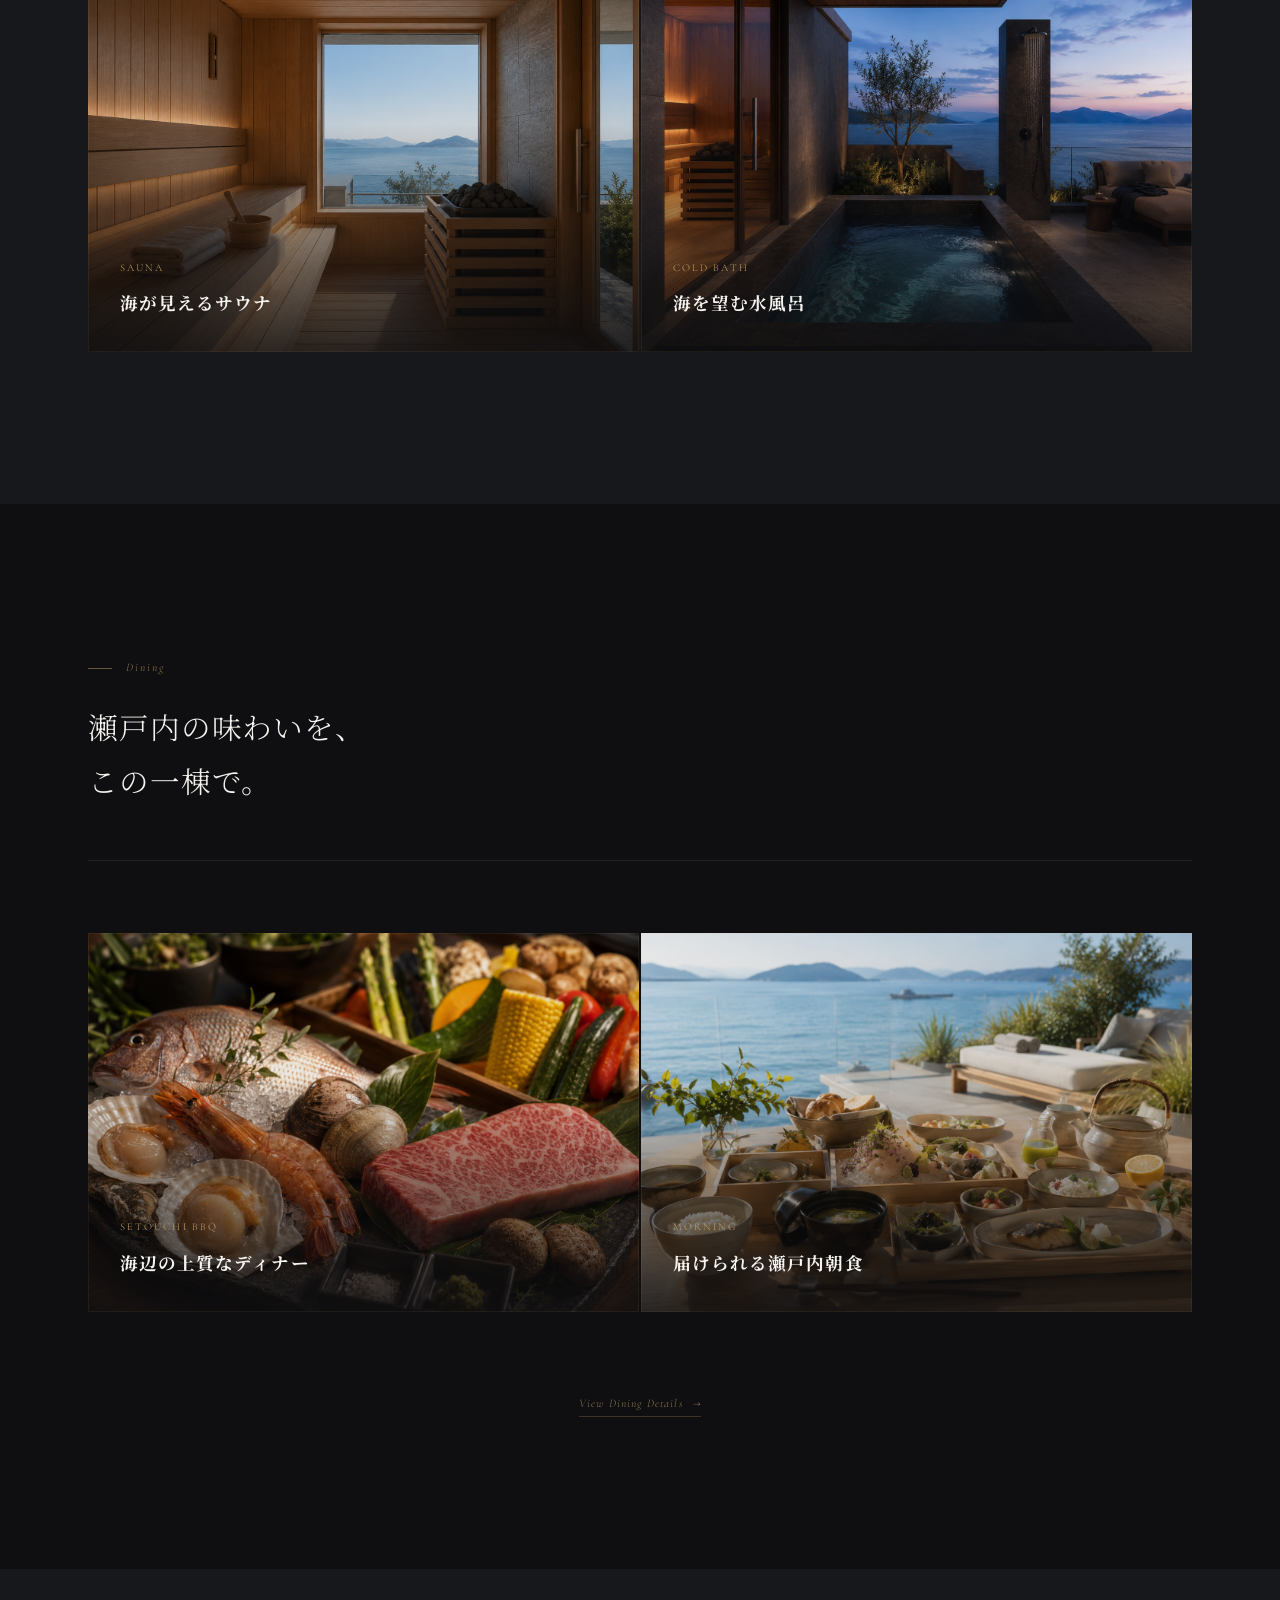
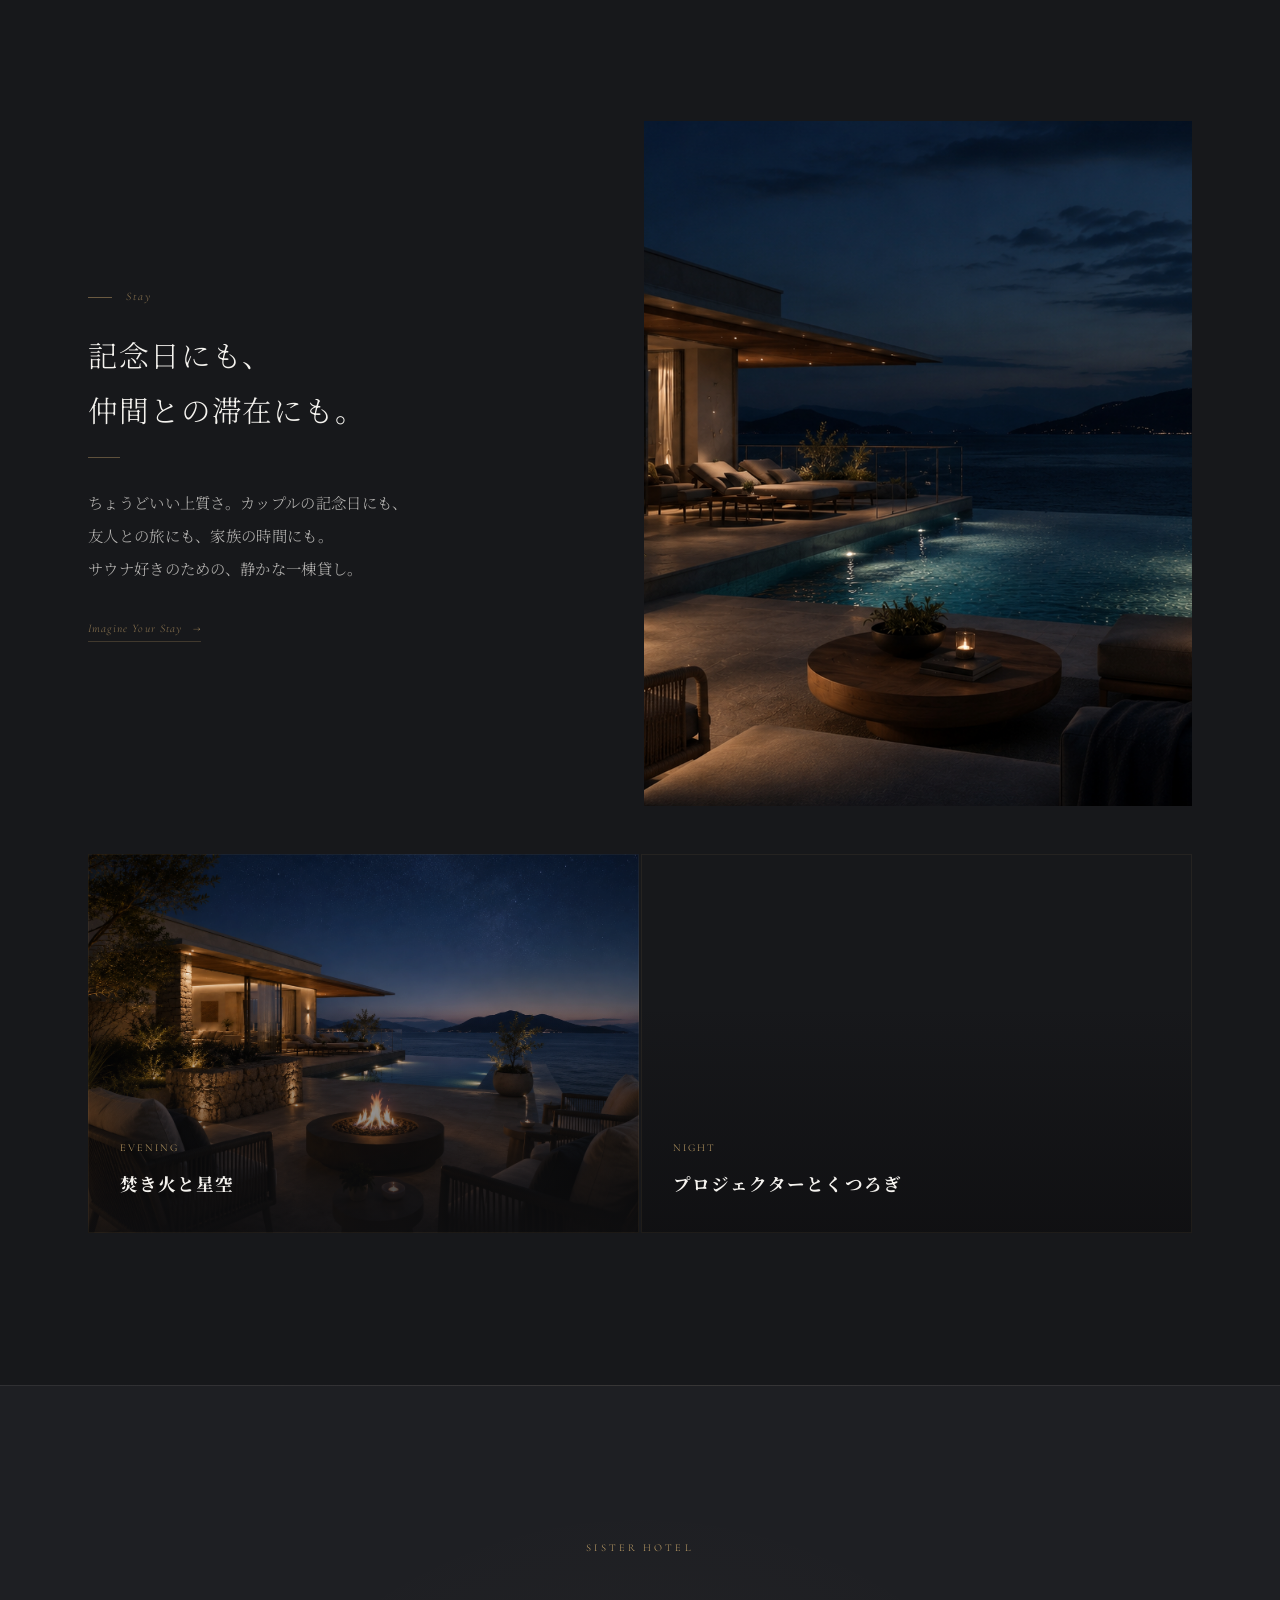
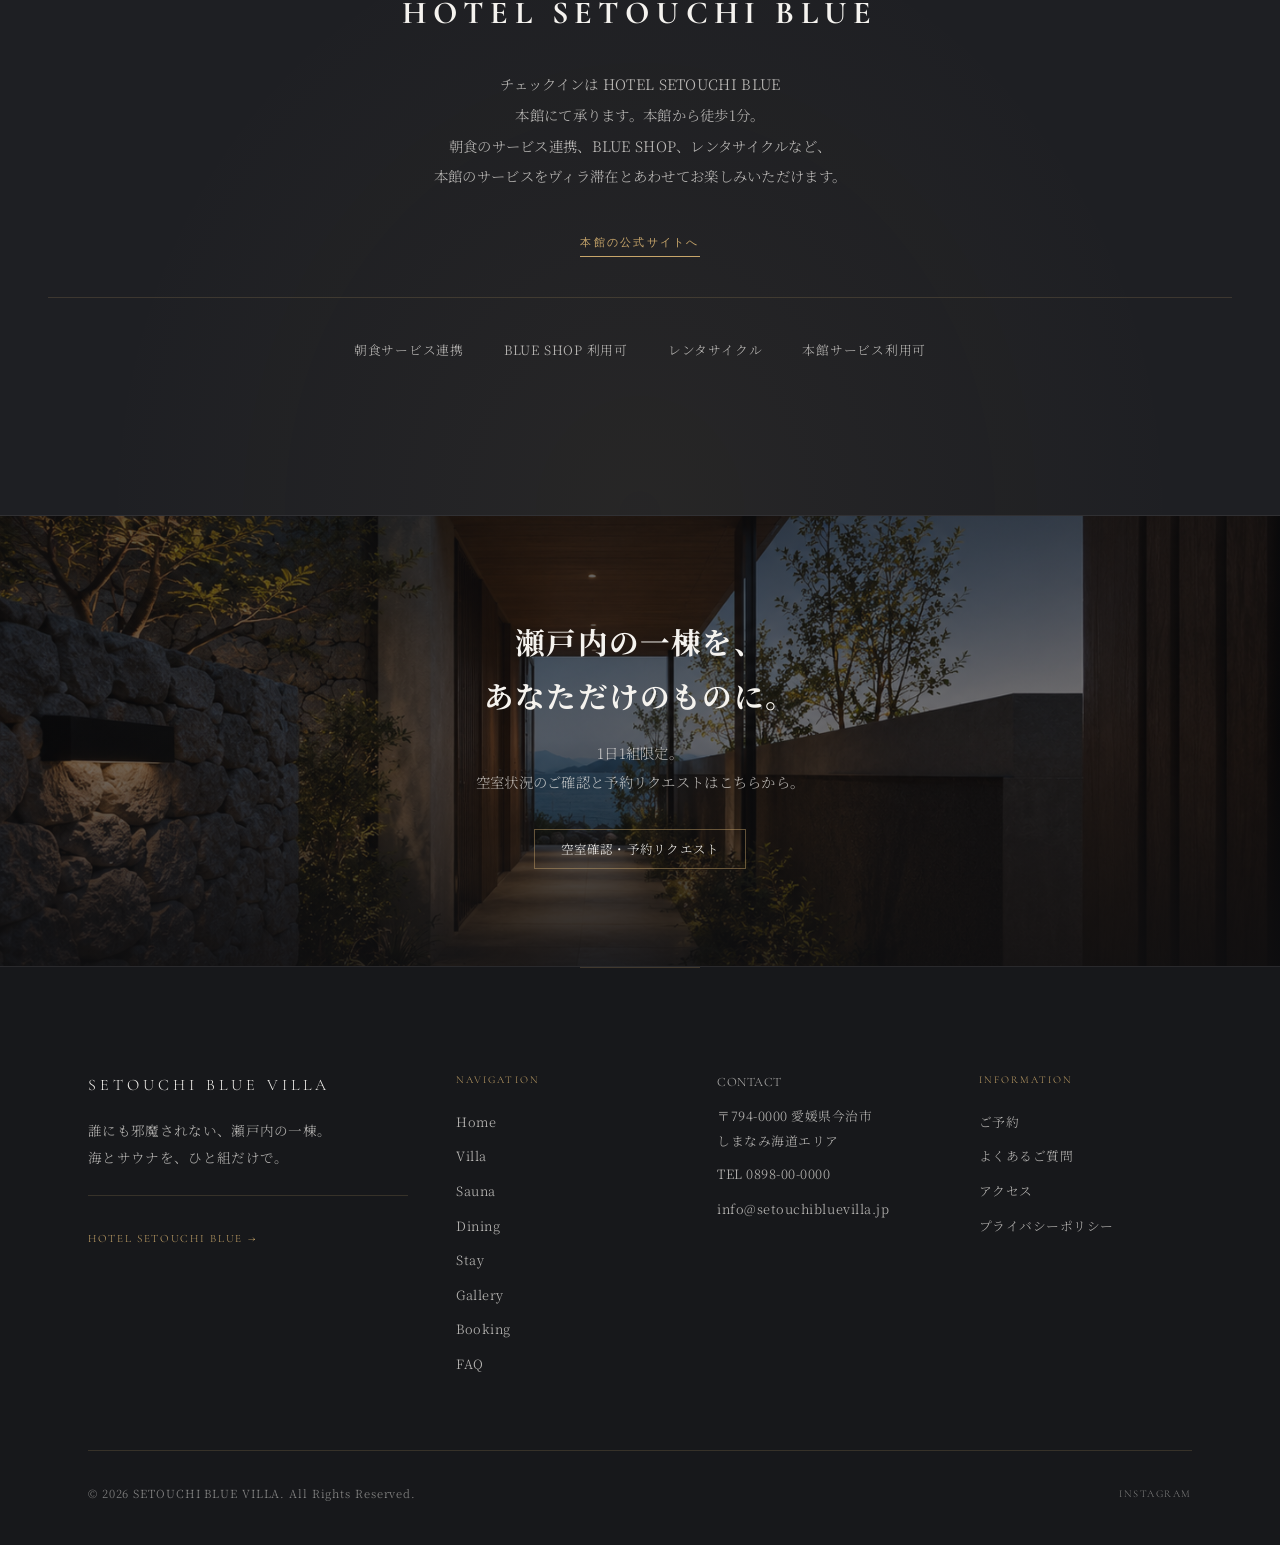
==== commit 05a0457a: "update" ====
--- a/index.html
+++ b/index.html
@@ -14,7 +14,7 @@
   <link rel="preconnect" href="https://fonts.googleapis.com">
   <link rel="preconnect" href="https://fonts.gstatic.com" crossorigin>
   <link href="https://fonts.googleapis.com/css2?family=Cormorant+Garamond:ital,wght@0,300;0,400;0,500;1,300&family=Noto+Serif+JP:wght@200;300;400&display=swap" rel="stylesheet">
-  <link rel="stylesheet" href="css/style.css?v=20260624-6">
+  <link rel="stylesheet" href="css/style.css?v=20260624-8">
 </head>
 <body class="page-home">
 
@@ -33,6 +33,7 @@
           <li><a href="sauna.html">Sauna</a></li>
           <li><a href="dining.html">Dining</a></li>
           <li><a href="stay.html">Stay</a></li>
+          <li><a href="gallery.html">Gallery</a></li>
           <li><a href="booking.html">Booking</a></li>
           <li><a href="faq.html">FAQ</a></li>
         </ul>
@@ -367,6 +368,7 @@
             <a href="sauna.html">Sauna</a>
             <a href="dining.html">Dining</a>
             <a href="stay.html">Stay</a>
+            <a href="gallery.html">Gallery</a>
             <a href="booking.html">Booking</a>
             <a href="faq.html">FAQ</a>
           </nav>
@@ -396,6 +398,6 @@
     </div>
   </footer>
 
-  <script src="js/main.js?v=20260624-3"></script>
+  <script src="js/main.js?v=20260624-8"></script>
 </body>
 </html>
--- a/css/style.css
+++ b/css/style.css
@@ -1105,6 +1105,36 @@
   }
 }
 
+/* Gallery page sections */
+.gallery-section {
+  margin-top: clamp(40px, 5vw, 64px);
+}
+
+.gallery-section:first-of-type {
+  margin-top: clamp(24px, 4vw, 40px);
+}
+
+.gallery-section__title {
+  display: flex;
+  align-items: baseline;
+  flex-wrap: wrap;
+  gap: 0.65rem 1rem;
+  font-size: 1rem;
+  font-weight: 400;
+  letter-spacing: 0.06em;
+  margin-bottom: 1.25rem;
+  padding-bottom: 0.75rem;
+  border-bottom: 1px solid var(--border-subtle);
+}
+
+.gallery-section__en {
+  font-family: var(--font-serif-en);
+  font-size: 0.65rem;
+  letter-spacing: 0.22em;
+  color: var(--gold);
+  text-transform: uppercase;
+}
+
 /* Photo lightbox */
 body.is-lightbox-open {
   overflow: hidden;
@@ -1391,6 +1421,34 @@
   line-height: 2;
 }
 
+.scene-card--visual {
+  padding: 0;
+  overflow: hidden;
+}
+
+.scene-card--visual .scene-card__label,
+.scene-card--visual .scene-card__title,
+.scene-card--visual .scene-card__text {
+  padding-left: clamp(28px, 4vw, 40px);
+  padding-right: clamp(28px, 4vw, 40px);
+}
+
+.scene-card--visual .scene-card__text {
+  padding-bottom: clamp(28px, 4vw, 40px);
+}
+
+.scene-card--visual .scene-card__label {
+  padding-top: clamp(28px, 4vw, 40px);
+  margin-bottom: 1rem;
+}
+
+.scene-card__image img {
+  width: 100%;
+  aspect-ratio: 16 / 10;
+  object-fit: cover;
+  display: block;
+}
+
 @media (max-width: 768px) {
   .scene-grid {
     grid-template-columns: 1fr;
@@ -1779,6 +1837,36 @@
 
 .access-info ul {
   margin-top: 0.5rem;
+}
+
+.access-info__thumb {
+  width: 100%;
+  aspect-ratio: 16 / 10;
+  object-fit: cover;
+  display: block;
+  margin-bottom: 1rem;
+}
+
+.option-preview {
+  margin: 0 0 1rem;
+}
+
+.option-preview img {
+  width: 100%;
+  max-height: 180px;
+  object-fit: cover;
+  display: block;
+}
+
+.option-preview--sm img {
+  max-height: 140px;
+}
+
+.option-preview figcaption {
+  font-size: 0.75rem;
+  color: var(--text-muted);
+  margin-top: 0.5rem;
+  line-height: 1.7;
 }
 
 .booking-info .section-lead {
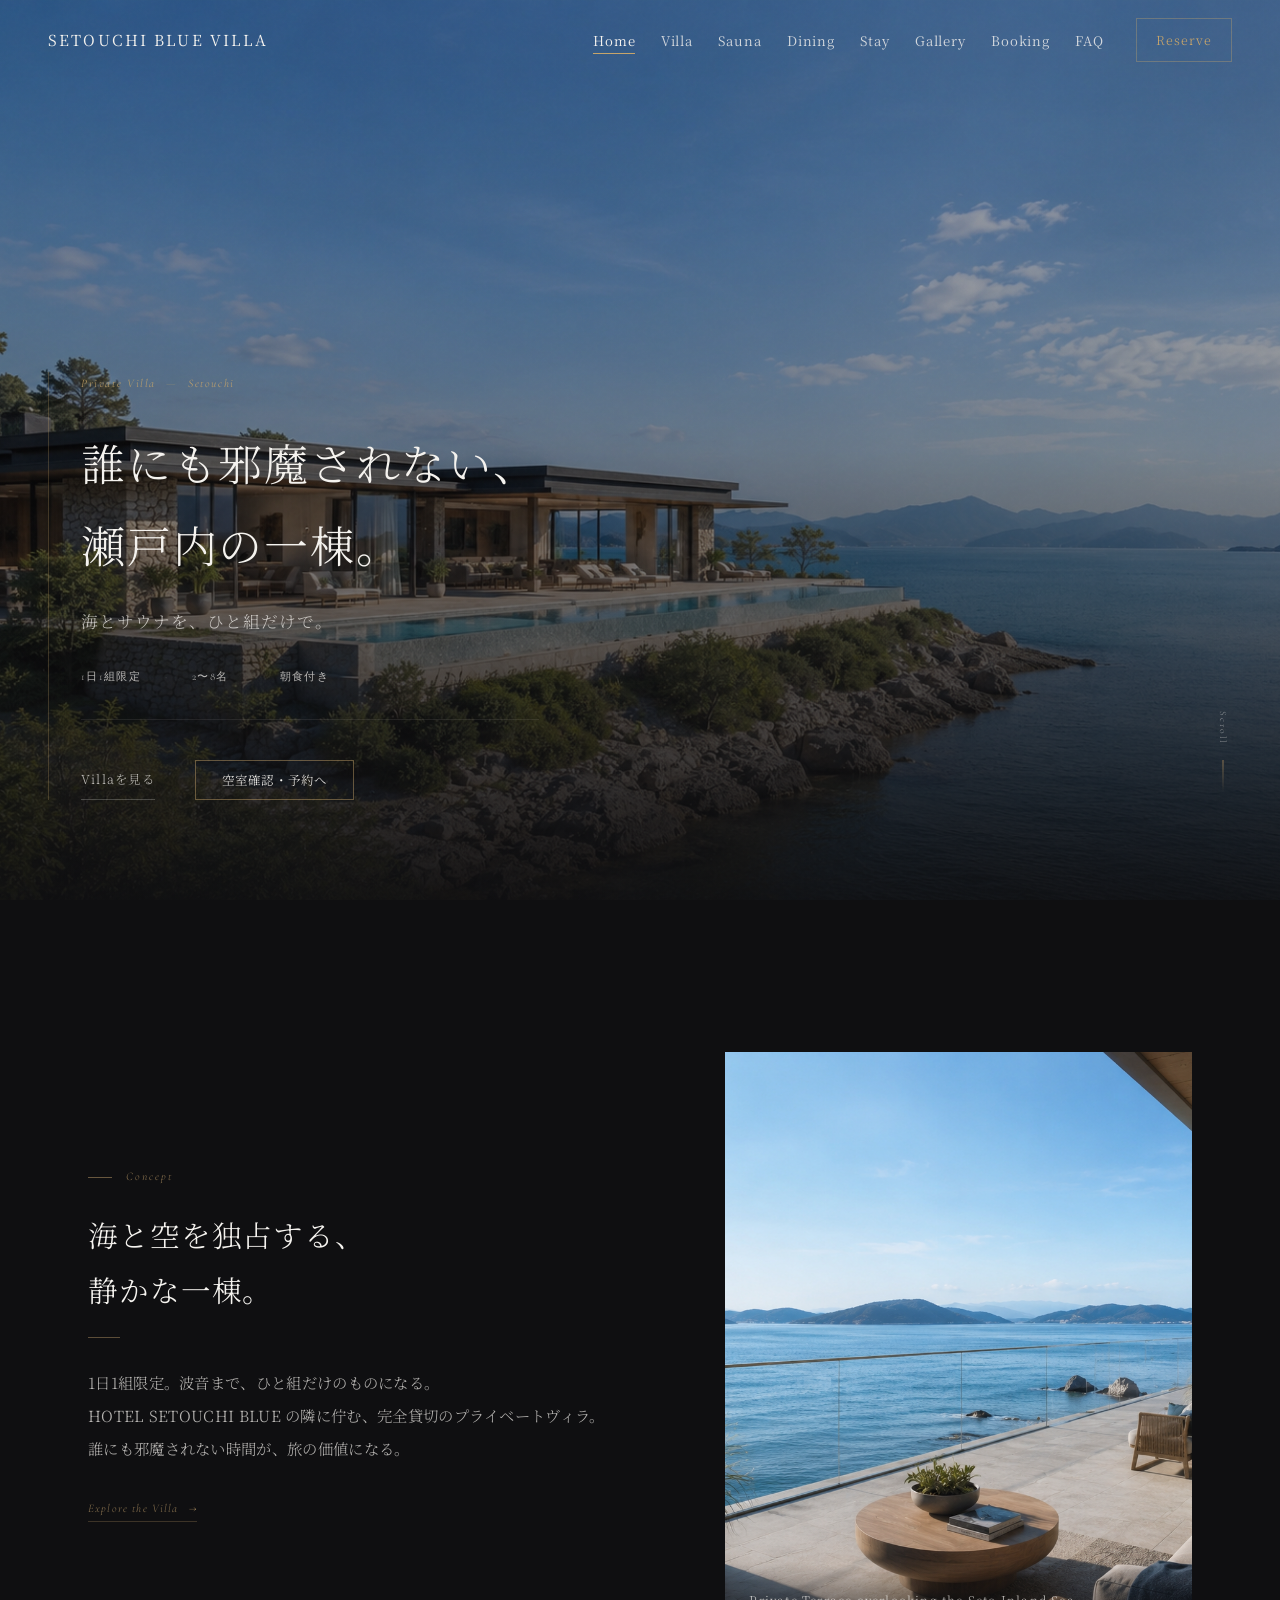
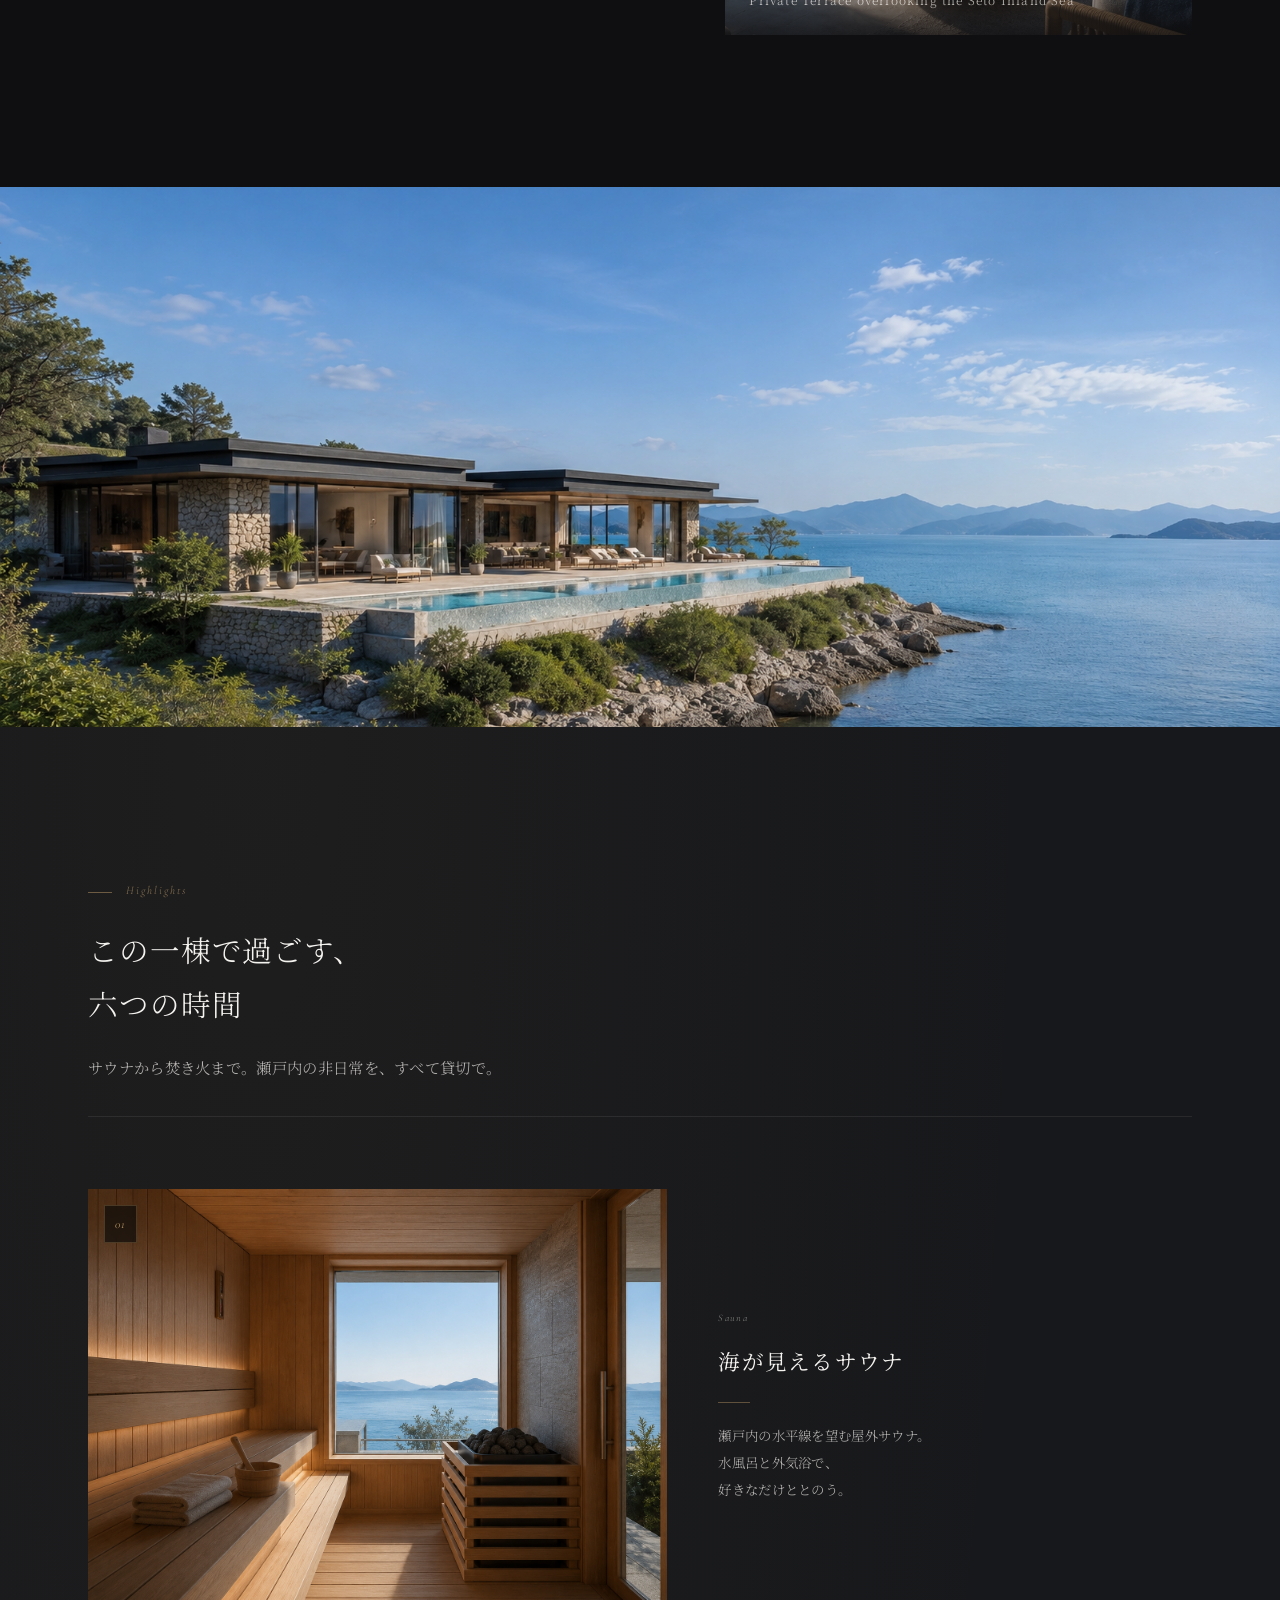
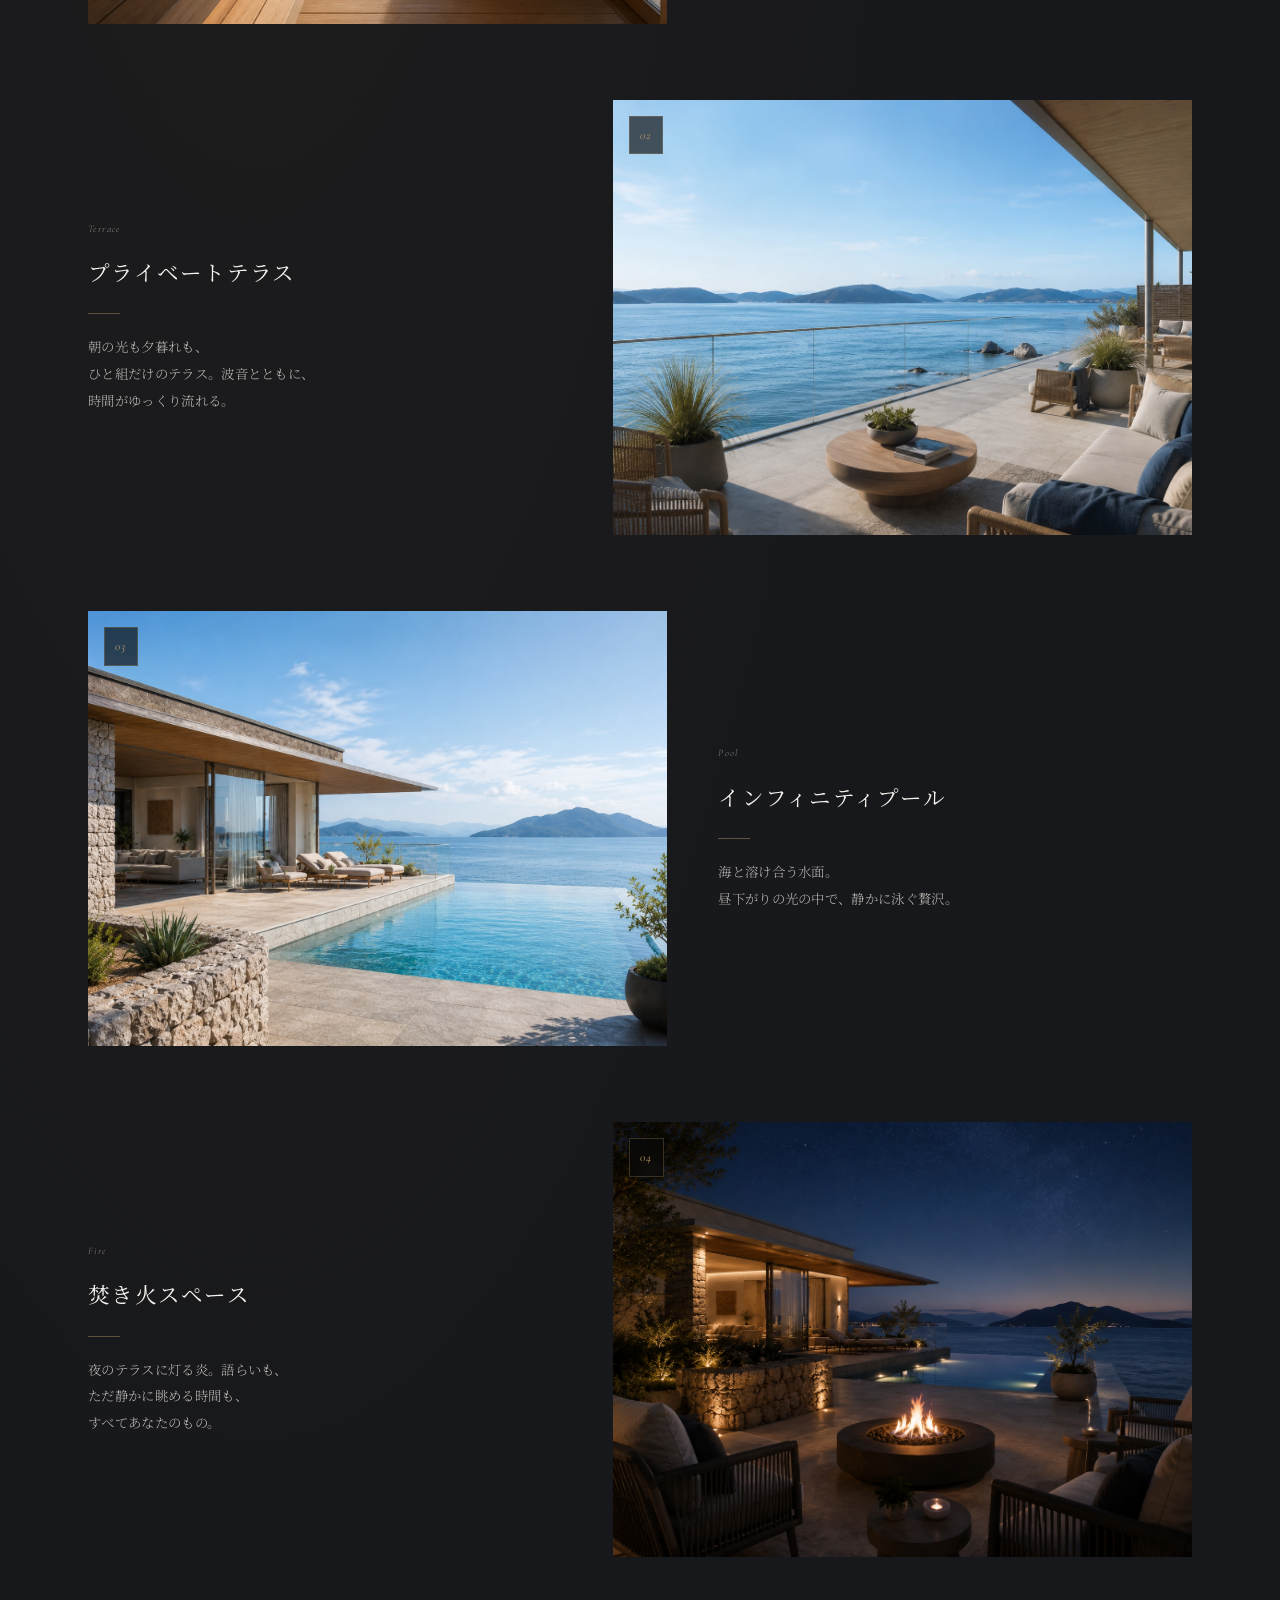
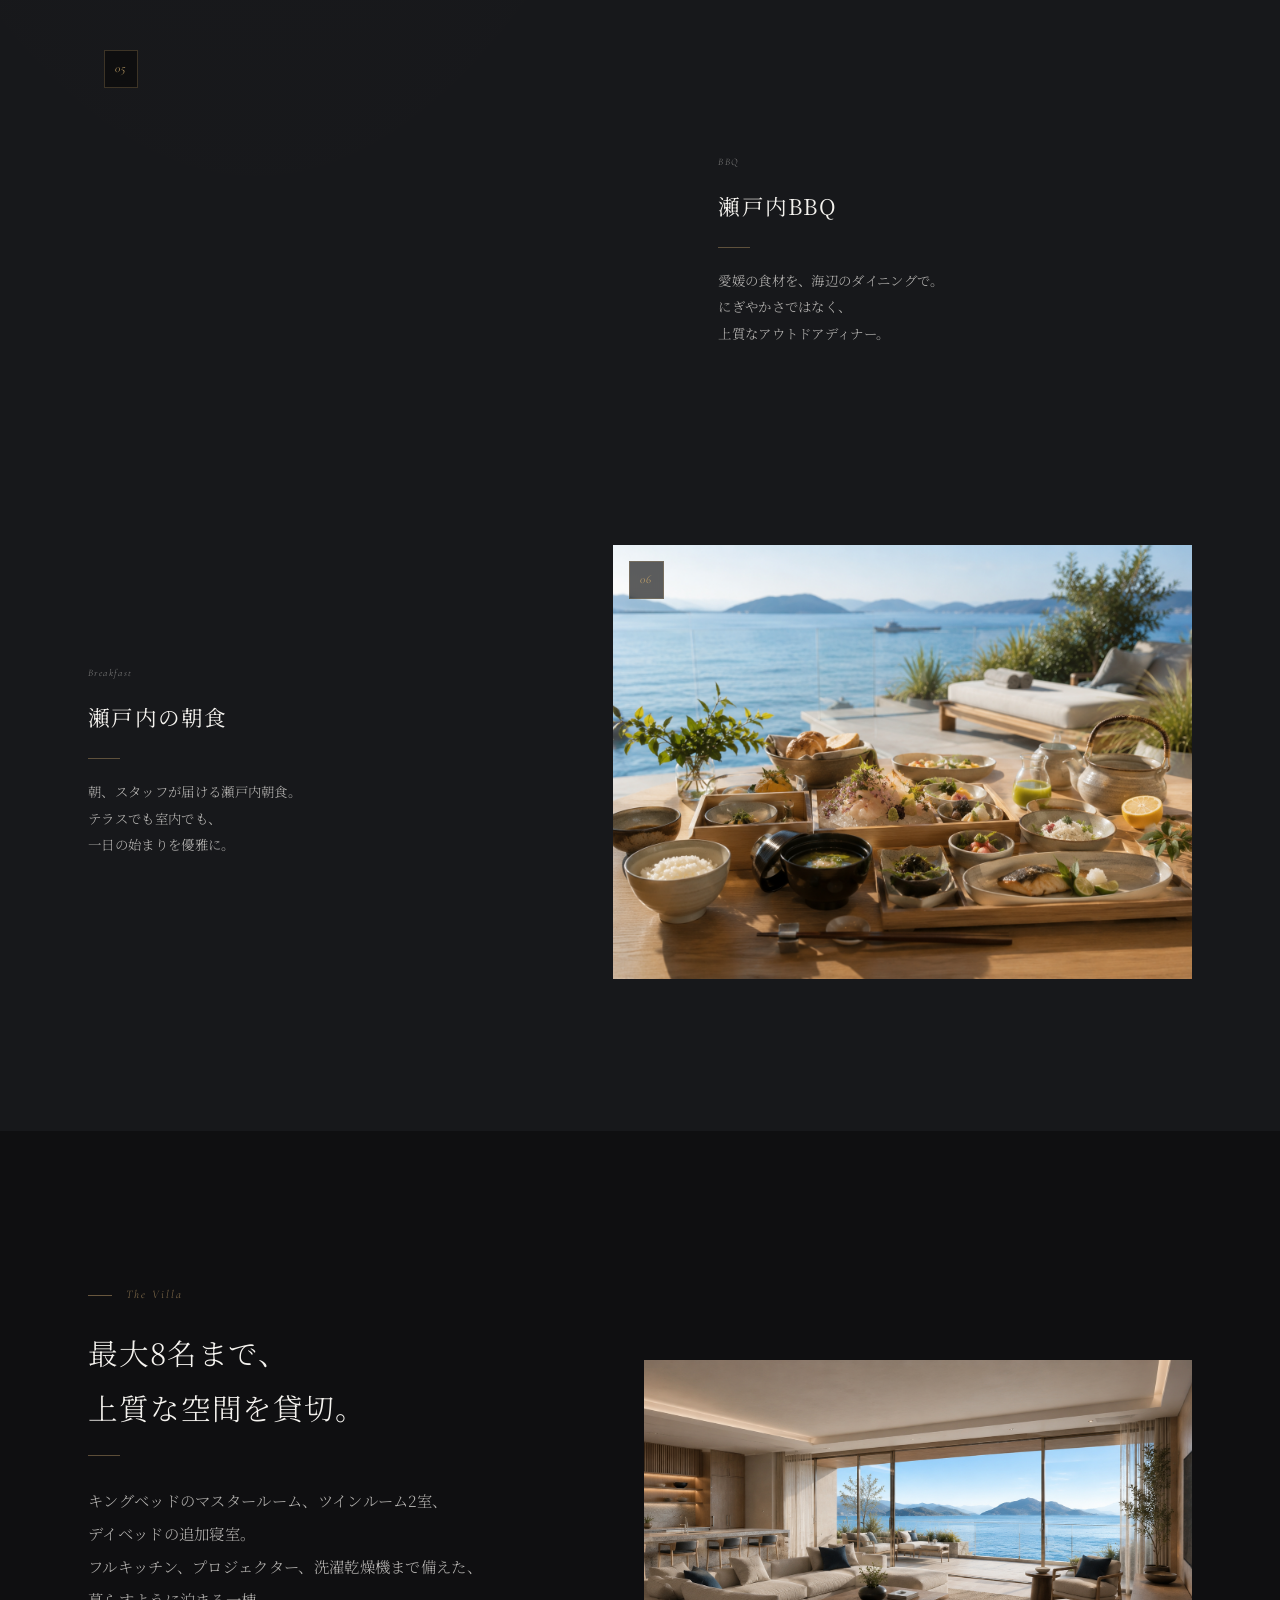
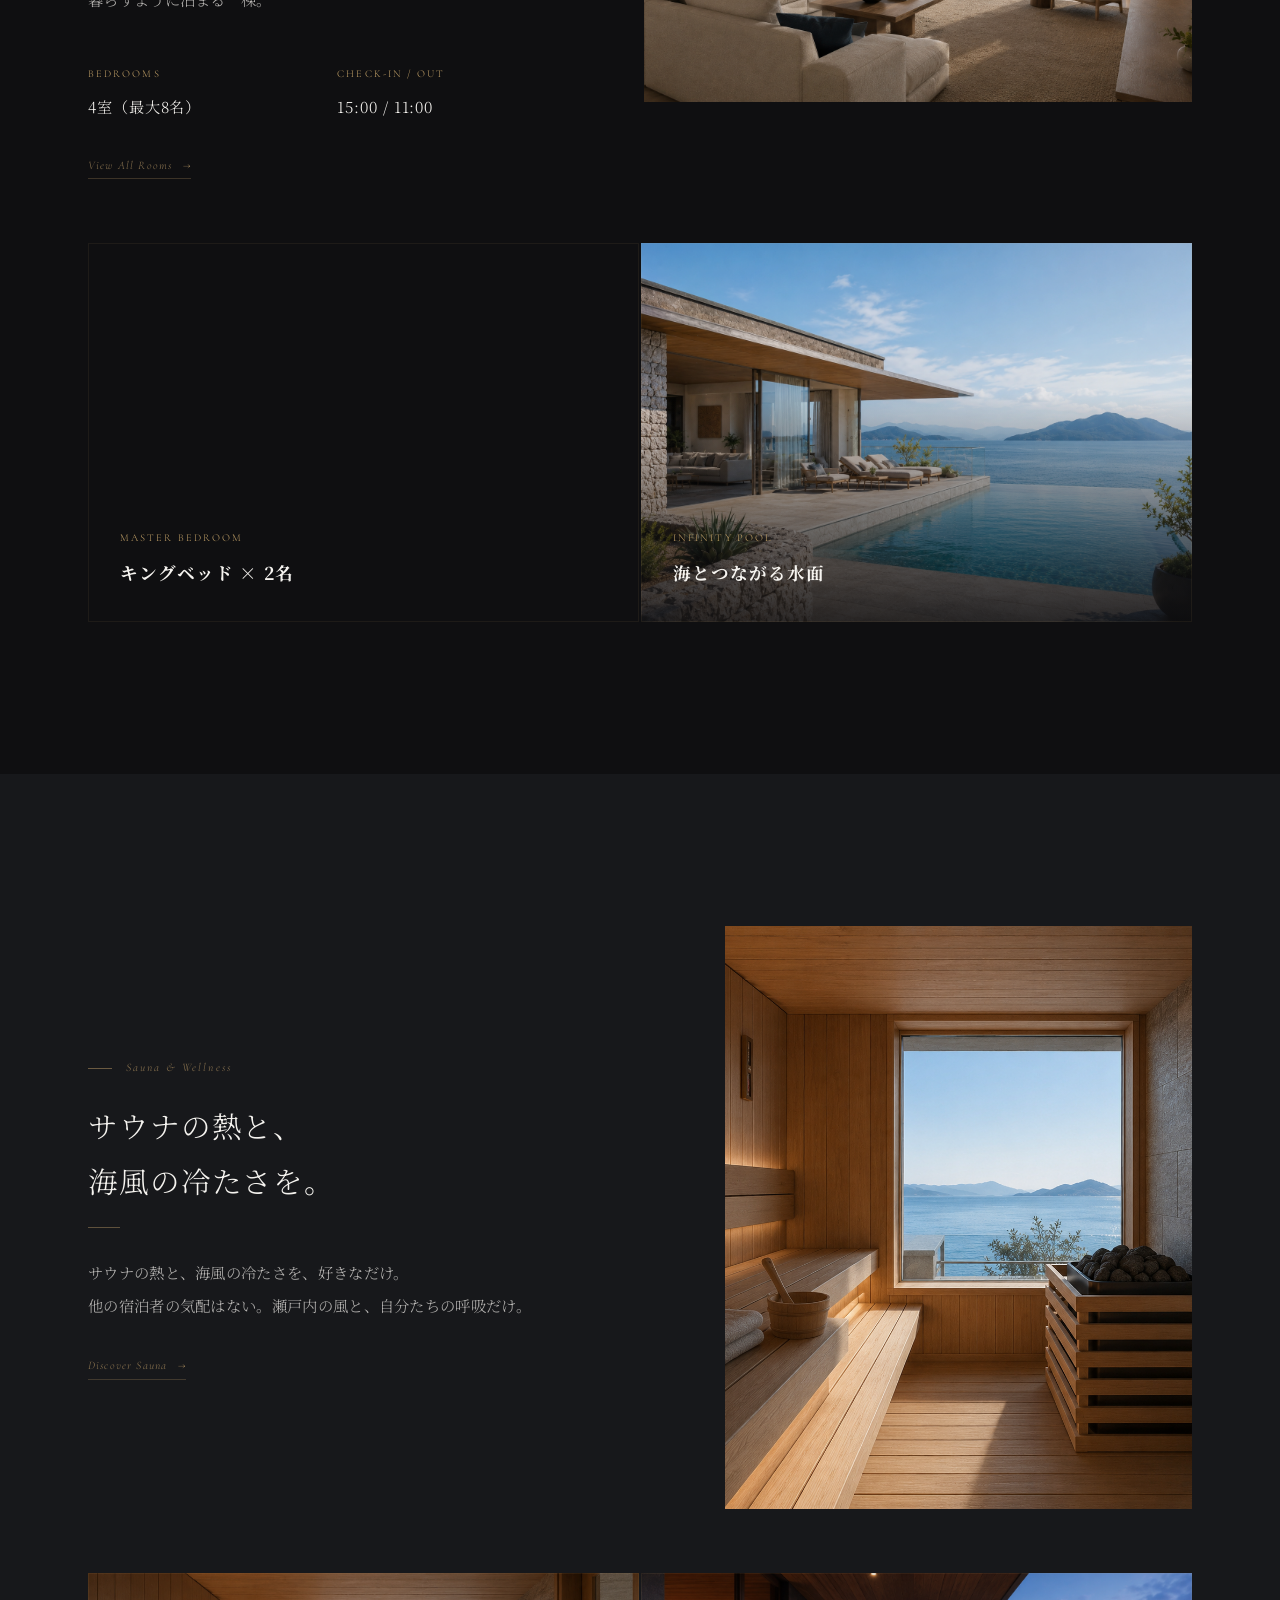
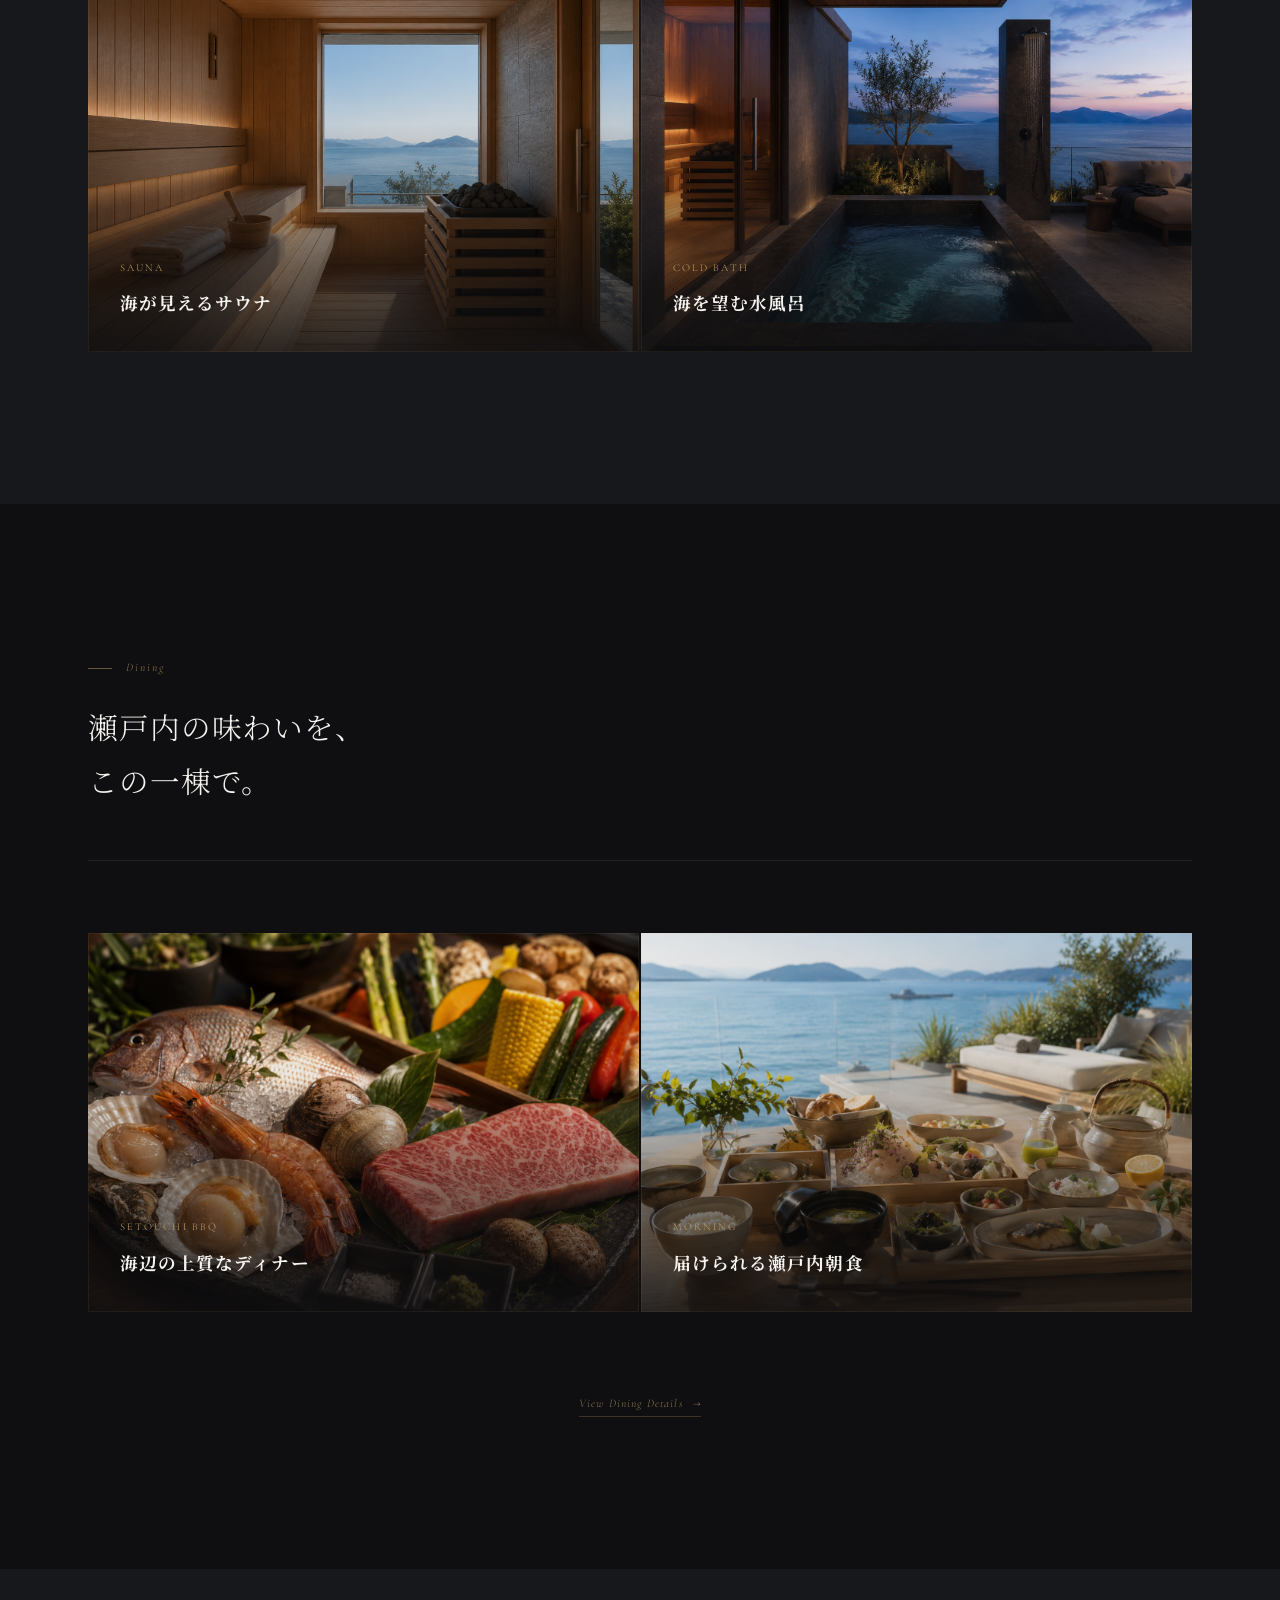
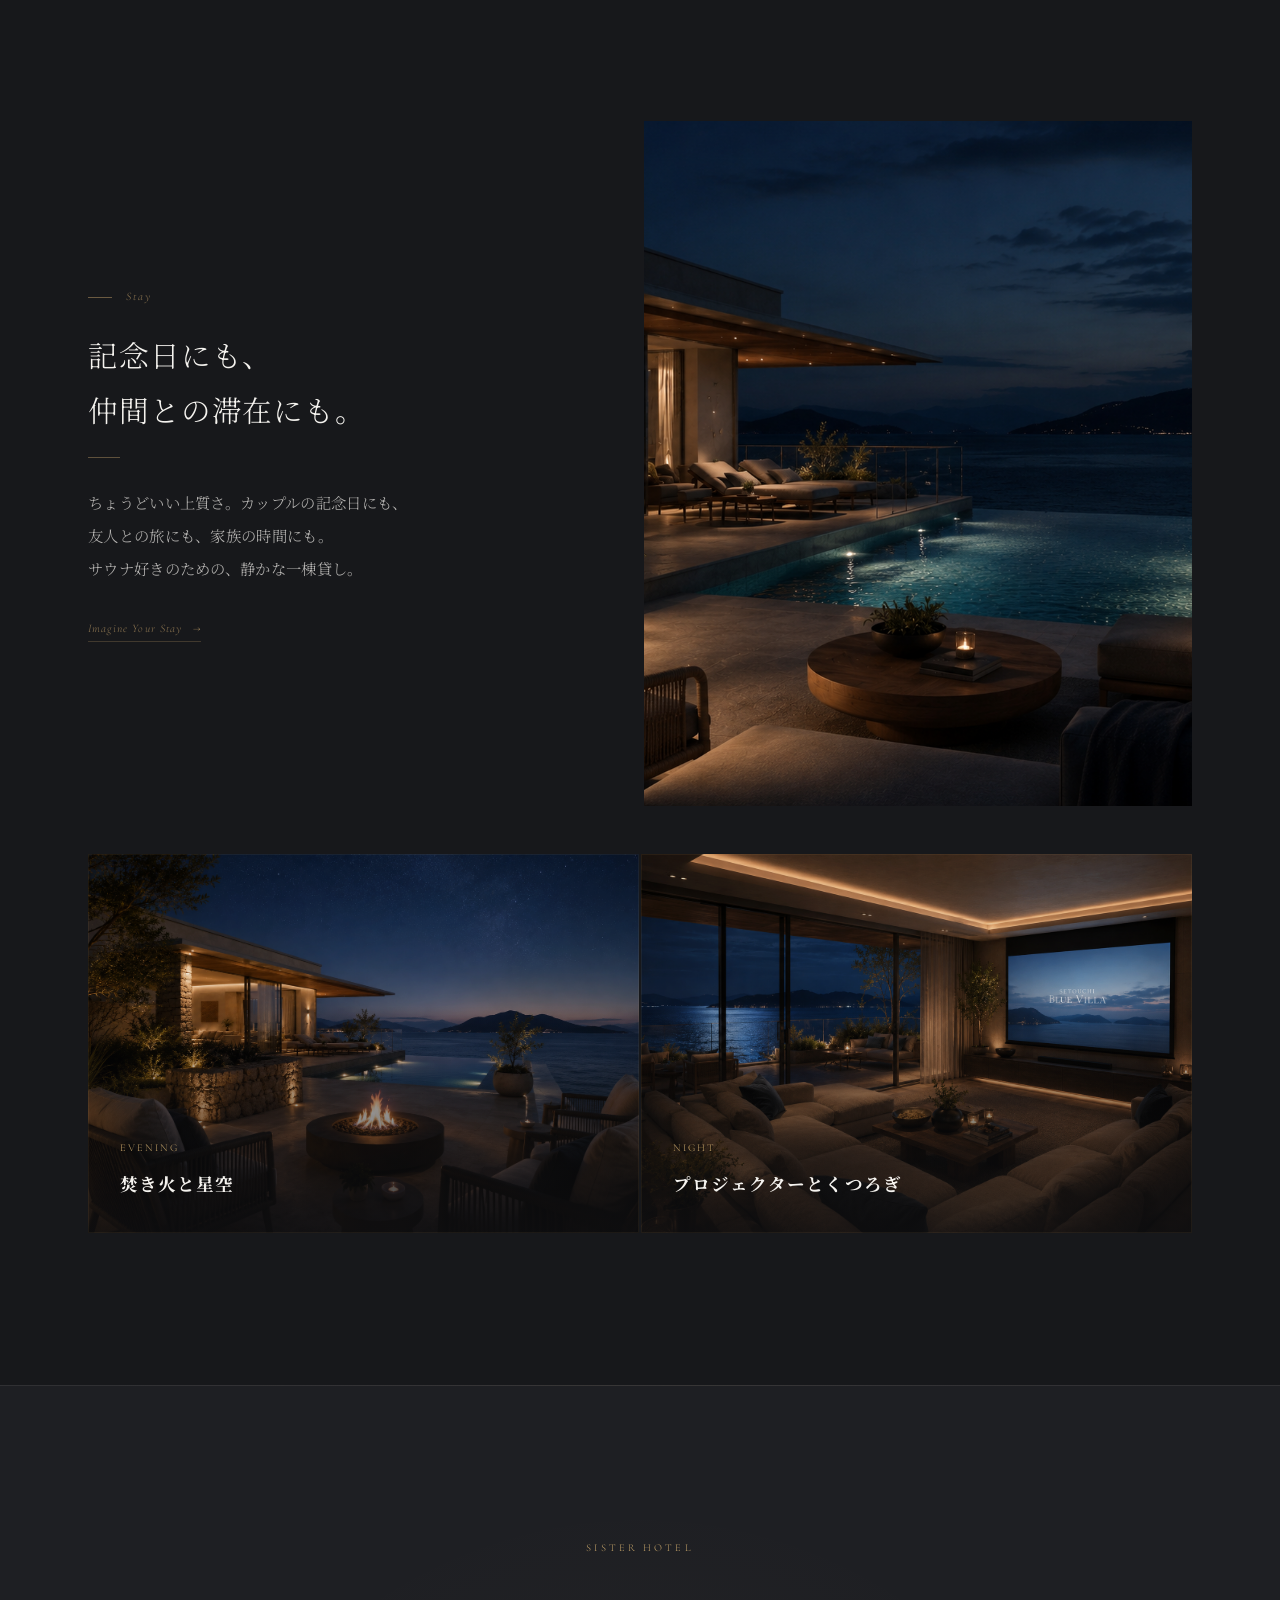
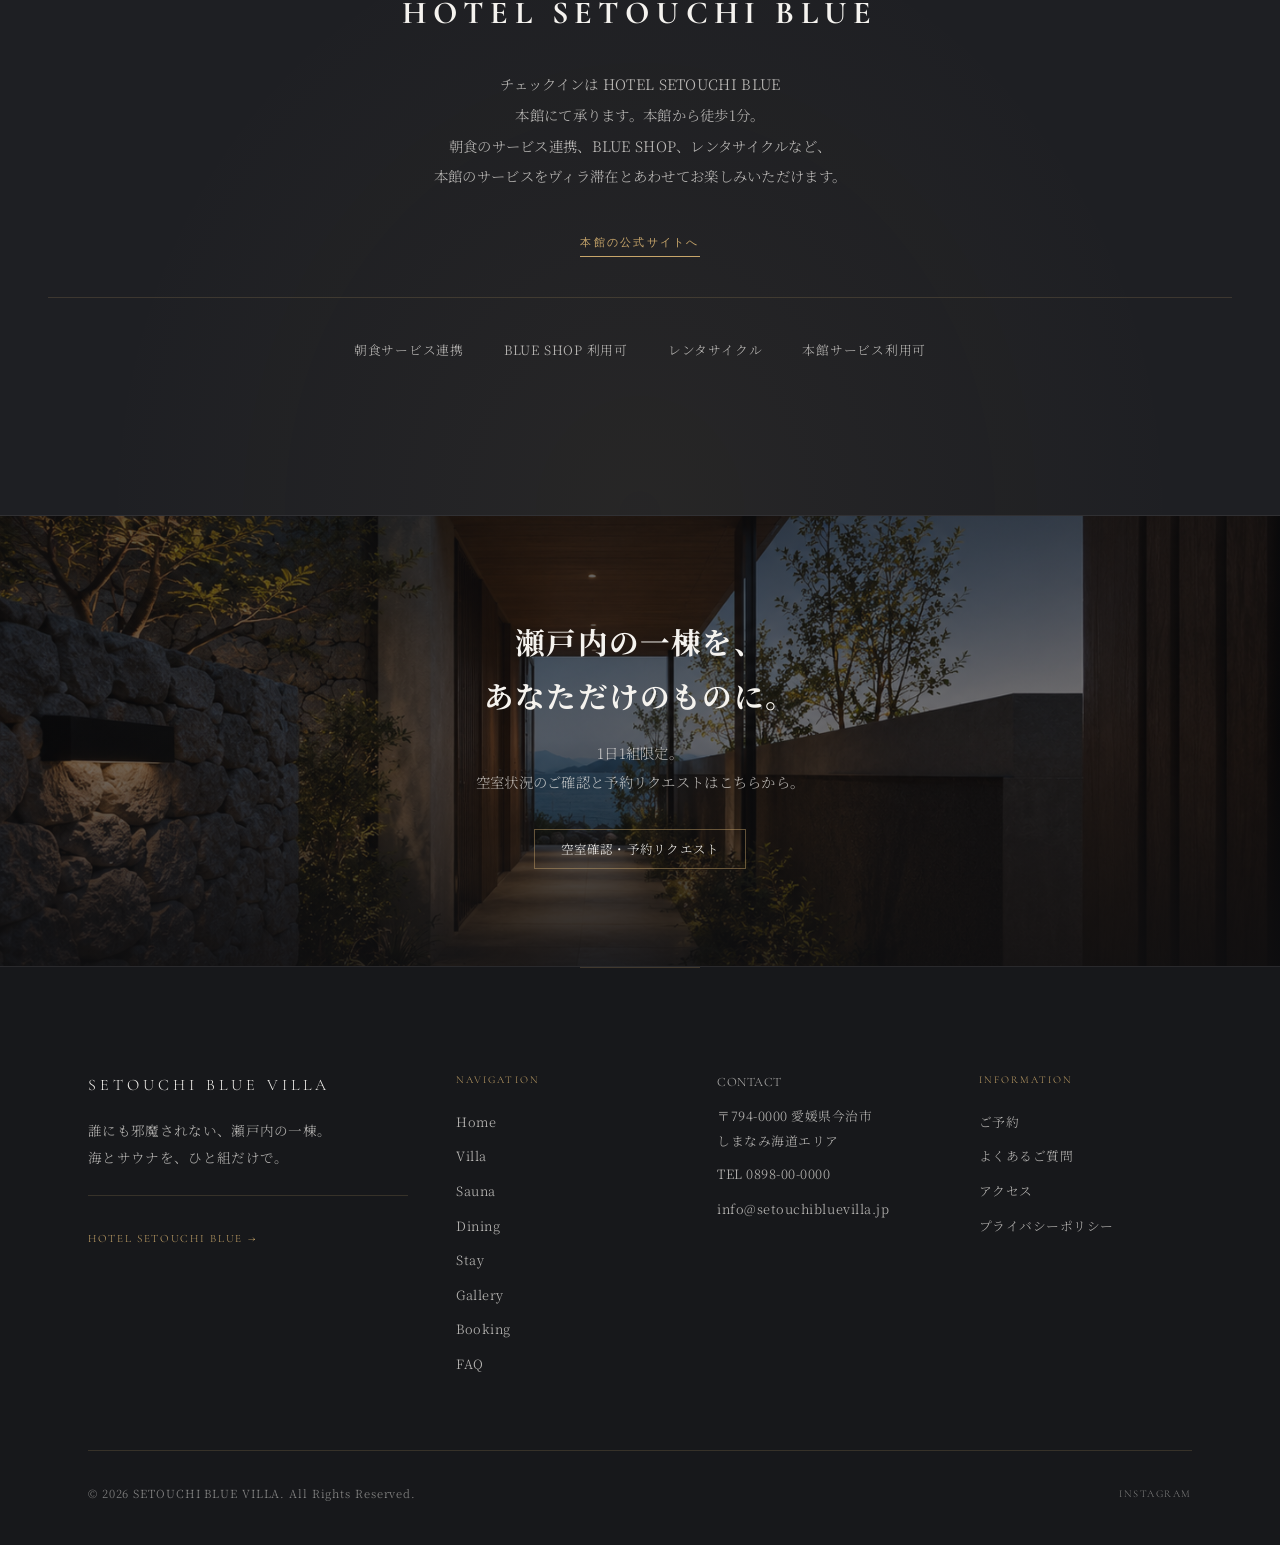
==== commit e4068e43: "update" ====
--- a/index.html
+++ b/index.html
@@ -2,7 +2,7 @@
 <html lang="ja">
 <head>
   <meta charset="UTF-8">
-  <meta name="viewport" content="width=device-width, initial-scale=1.0">
+  <meta name="viewport" content="width=device-width, initial-scale=1.0, viewport-fit=cover">
   <link rel="icon" href="assets/favicon.jpg" type="image/jpeg">
   <link rel="apple-touch-icon" href="assets/favicon.jpg">
   <title>SETOUCHI BLUE VILLA｜瀬戸内の海とサウナを独占する一棟貸しヴィラ</title>
--- a/css/style.css
+++ b/css/style.css
@@ -18,7 +18,9 @@
   --border-subtle: rgba(245, 243, 239, 0.08);
   --font-serif-en: 'Cormorant Garamond', Georgia, serif;
   --font-serif-jp: 'Noto Serif JP', serif;
+  --safe-area-top: env(safe-area-inset-top, 0px);
   --header-height: 80px;
+  --header-outer-height: calc(var(--header-height) + var(--safe-area-top));
   --transition: 0.45s cubic-bezier(0.22, 1, 0.36, 1);
   --section-padding: clamp(88px, 13vw, 152px);
 }
@@ -189,7 +191,8 @@
   left: 0;
   right: 0;
   z-index: 1000;
-  height: var(--header-height);
+  height: var(--header-outer-height);
+  padding-top: var(--safe-area-top);
   display: flex;
   align-items: center;
   transition: background var(--transition), box-shadow var(--transition), backdrop-filter var(--transition);
@@ -219,6 +222,7 @@
   align-items: center;
   justify-content: space-between;
   width: 100%;
+  height: var(--header-height);
   max-width: 1400px;
   margin: 0 auto;
   padding: 0 clamp(20px, 5vw, 48px);
@@ -477,7 +481,7 @@
   position: relative;
   z-index: 2;
   width: 100%;
-  padding: calc(var(--header-height) + 60px) clamp(20px, 5vw, 48px) clamp(60px, 10vw, 100px);
+  padding: calc(var(--header-outer-height) + 60px) clamp(20px, 5vw, 48px) clamp(60px, 10vw, 100px);
   max-width: 1400px;
   margin: 0 auto;
   display: flex;
@@ -667,7 +671,7 @@
   position: relative;
   z-index: 2;
   width: 100%;
-  padding: calc(var(--header-height) + 40px) clamp(20px, 5vw, 48px) clamp(48px, 8vw, 80px);
+  padding: calc(var(--header-outer-height) + 40px) clamp(20px, 5vw, 48px) clamp(48px, 8vw, 80px);
   max-width: 1400px;
   margin: 0 auto;
 }
@@ -1648,7 +1652,7 @@
 
 .booking-info {
   position: sticky;
-  top: calc(var(--header-height) + 40px);
+  top: calc(var(--header-outer-height) + 40px);
 }
 
 .price-card {
@@ -2440,7 +2444,7 @@
 
 .faq-visual {
   position: sticky;
-  top: calc(var(--header-height) + 40px);
+  top: calc(var(--header-outer-height) + 40px);
 }
 
 .faq-visual img {
@@ -2754,10 +2758,10 @@
 }
 
 .error-page {
-  min-height: calc(100vh - var(--header-height));
+  min-height: calc(100vh - var(--header-outer-height));
   display: flex;
   align-items: center;
-  padding-top: calc(var(--header-height) + 40px);
+  padding-top: calc(var(--header-outer-height) + 40px);
 }
 
 .error-page__inner {
@@ -3262,7 +3266,7 @@
   }
 
   .hero__content {
-    padding: calc(var(--header-height) + 28px) 16px 40px;
+    padding: calc(var(--header-outer-height) + 28px) 16px 40px;
   }
 
   .hero__label {
@@ -3294,7 +3298,7 @@
   }
 
   .page-hero__content {
-    padding: calc(var(--header-height) + 20px) 16px 32px;
+    padding: calc(var(--header-outer-height) + 20px) 16px 32px;
   }
 
   .highlights-showcase {
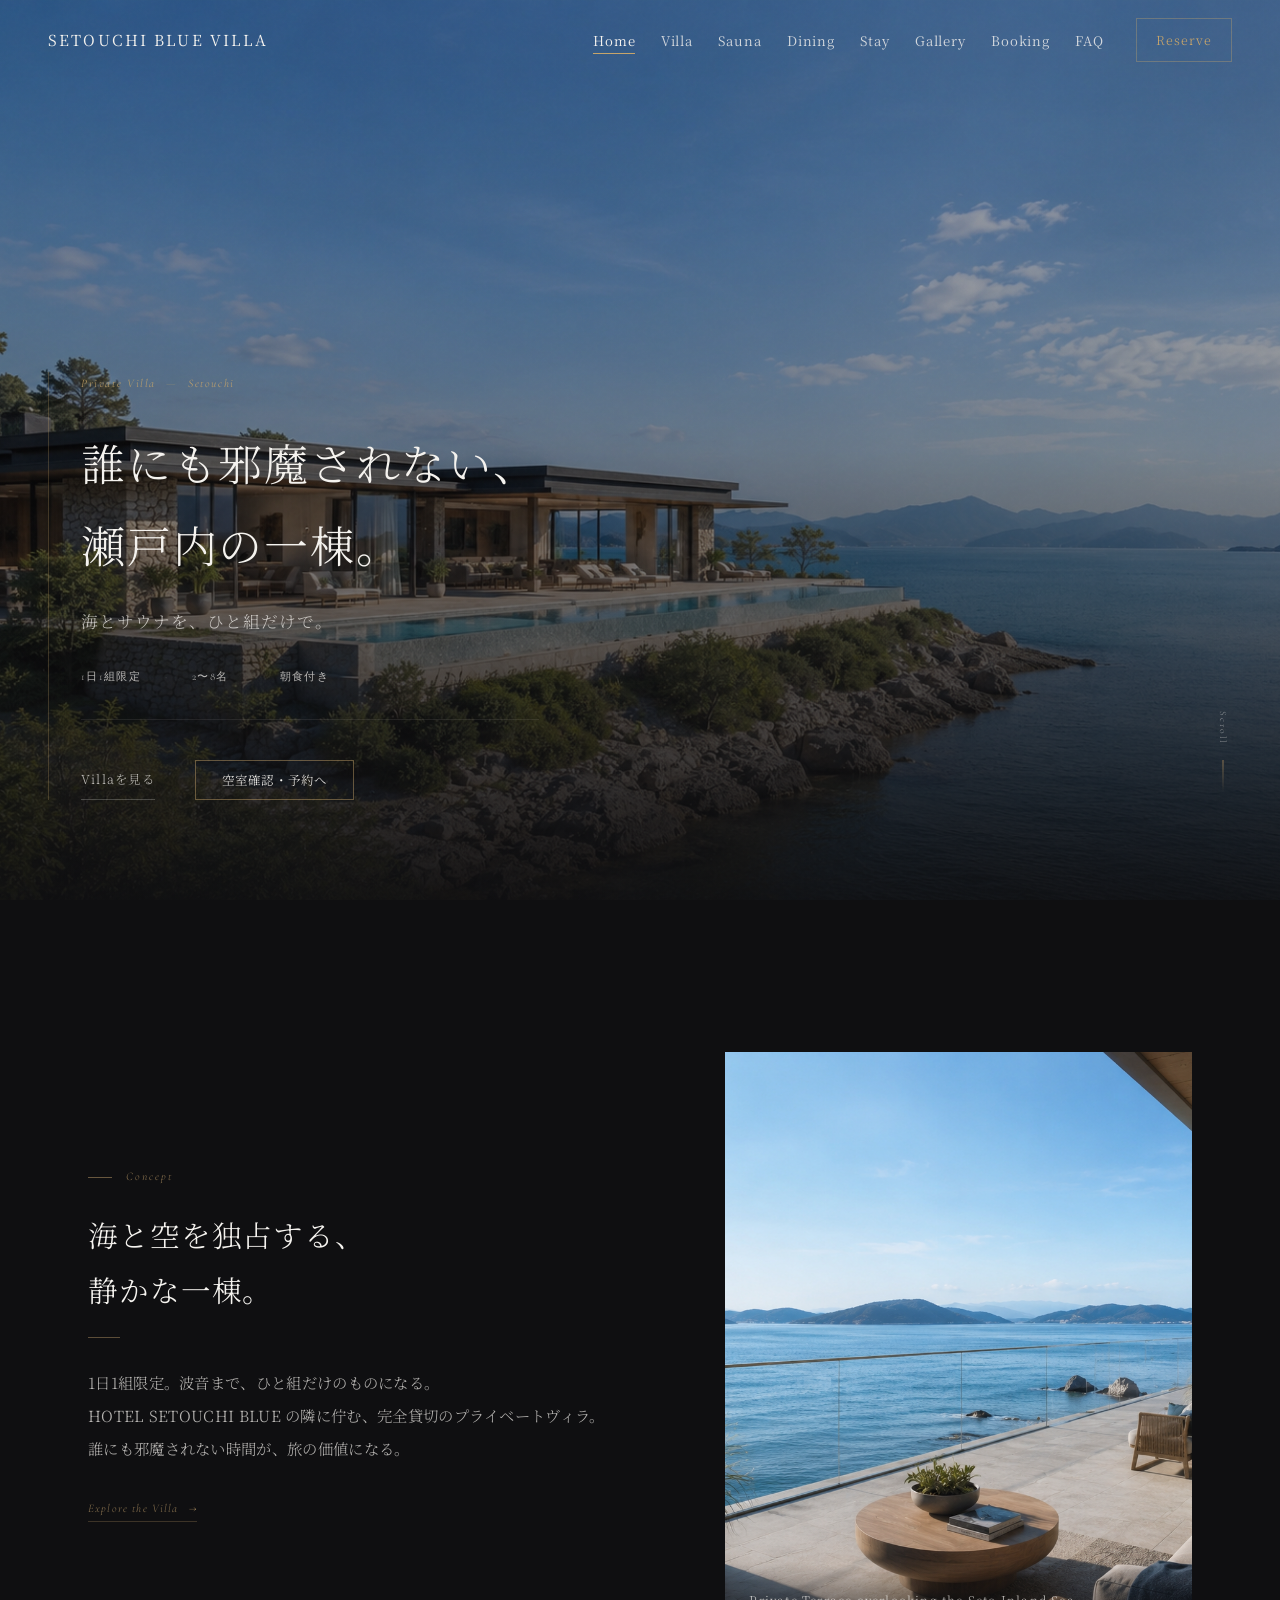
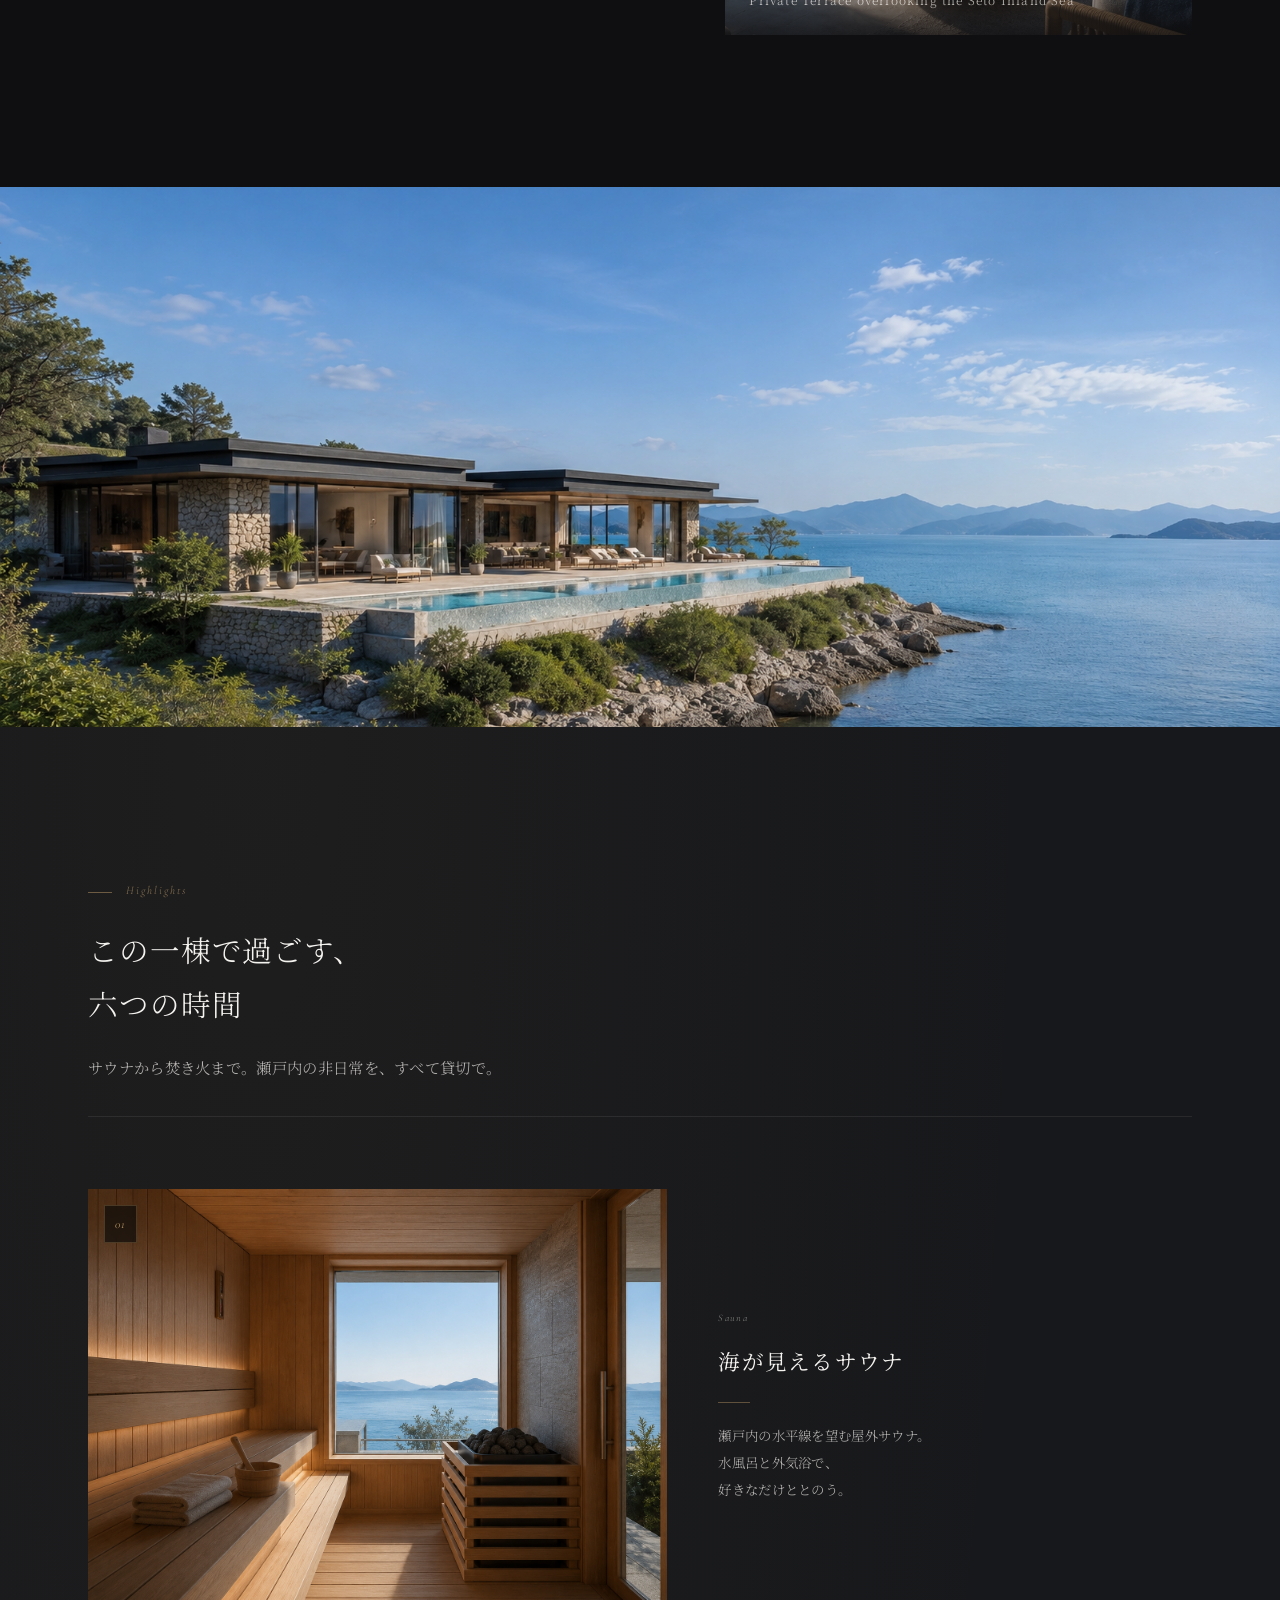
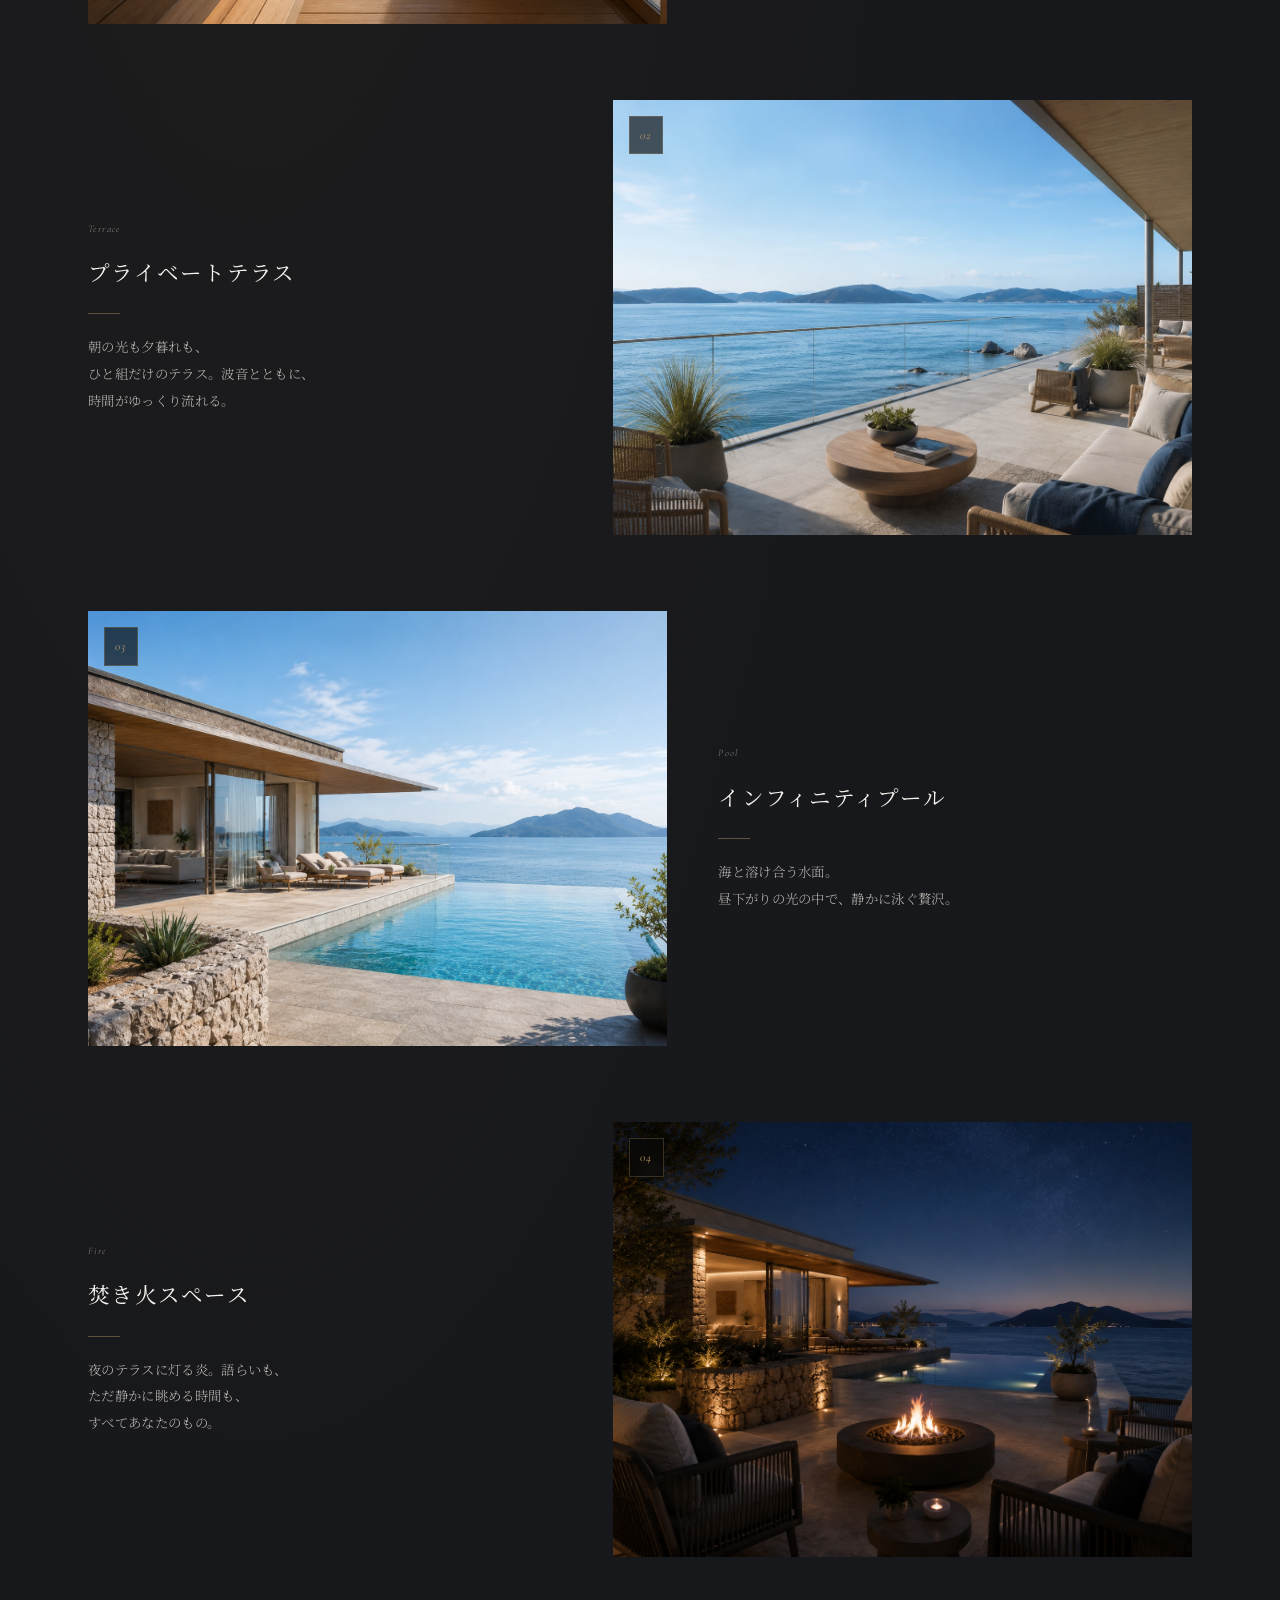
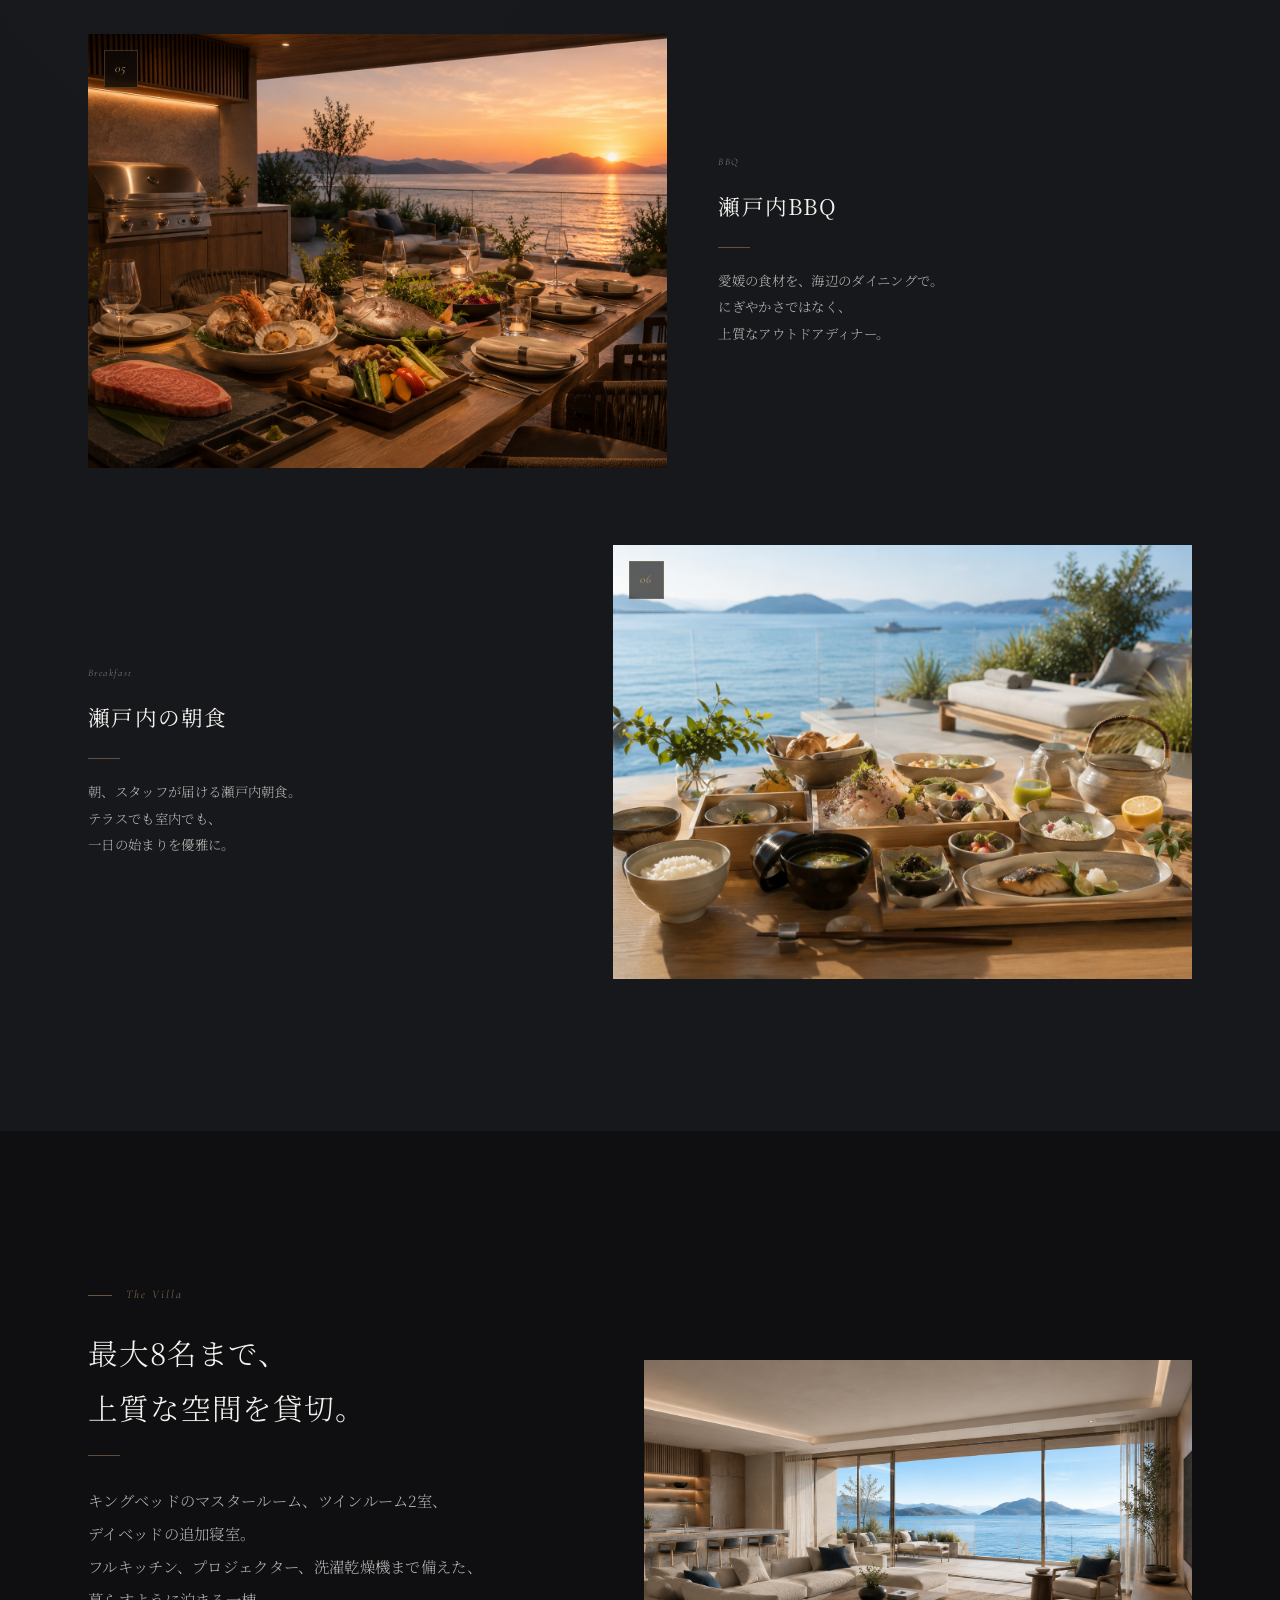
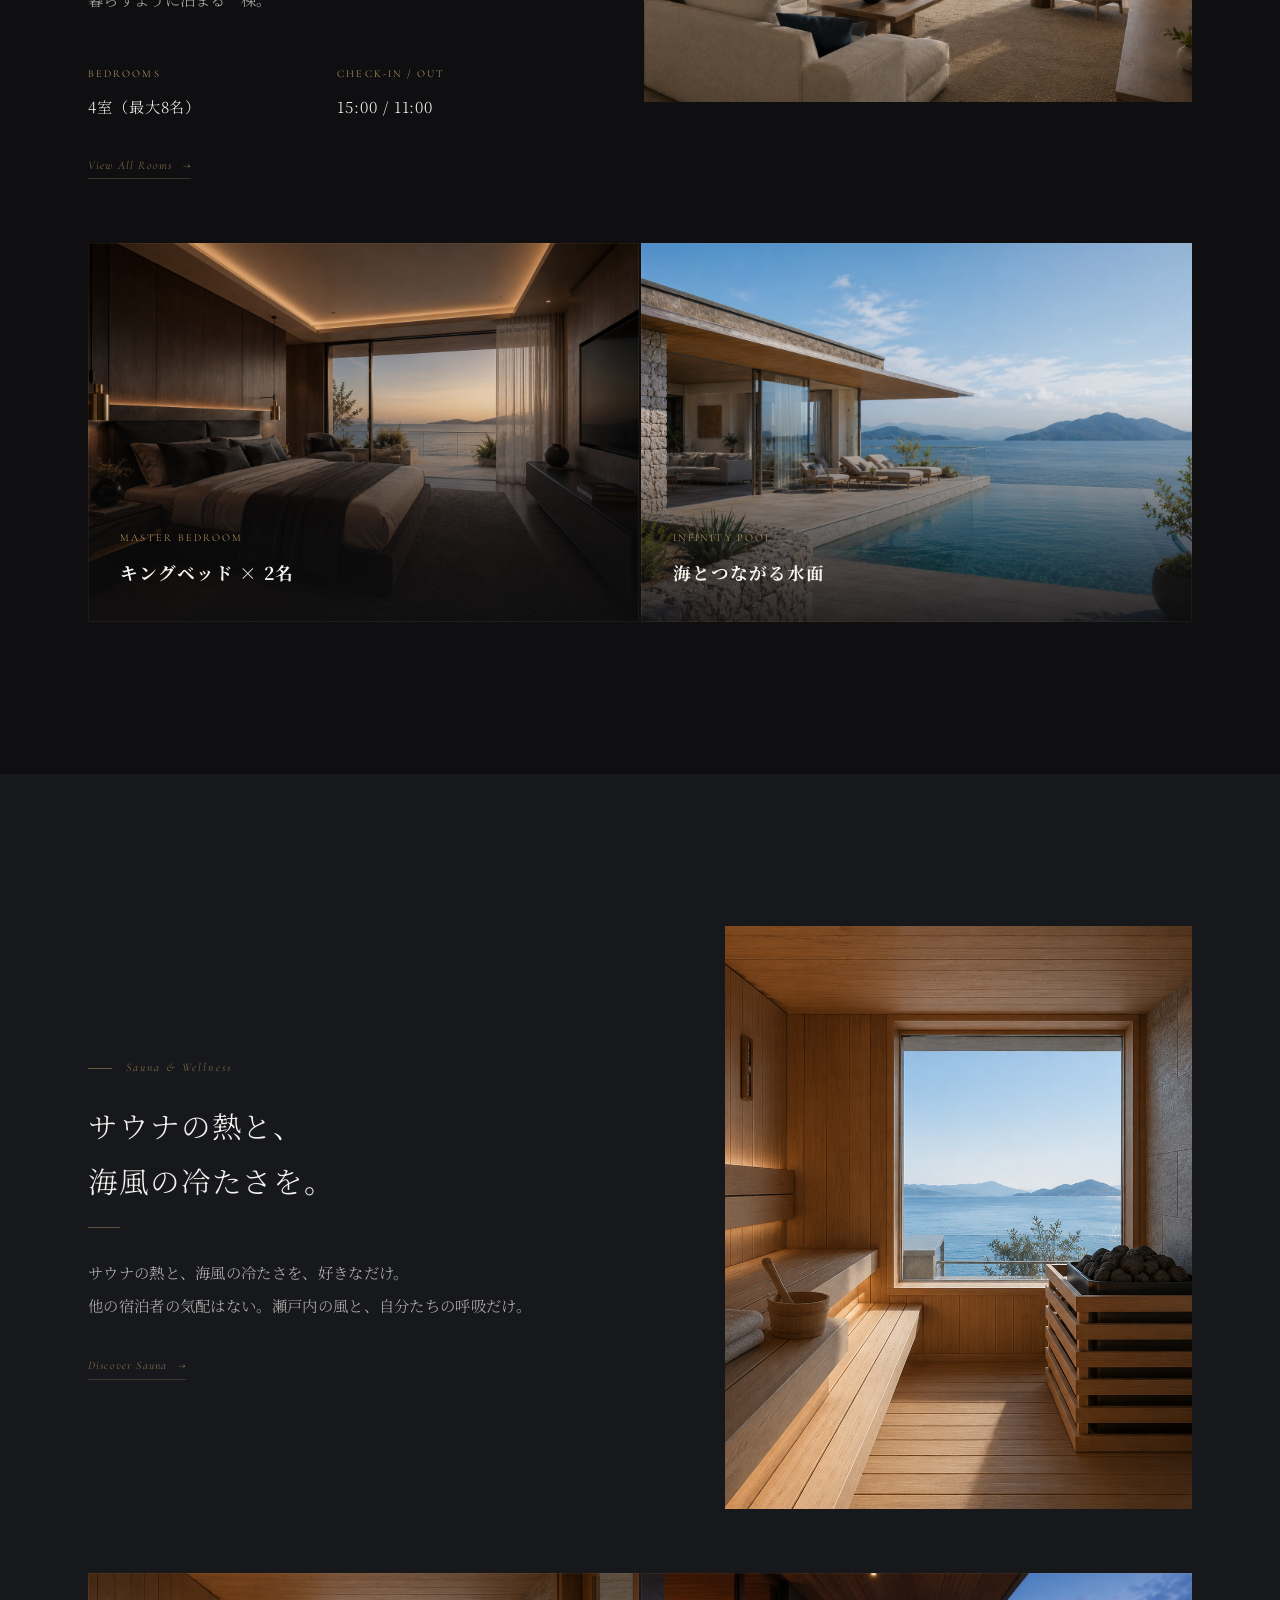
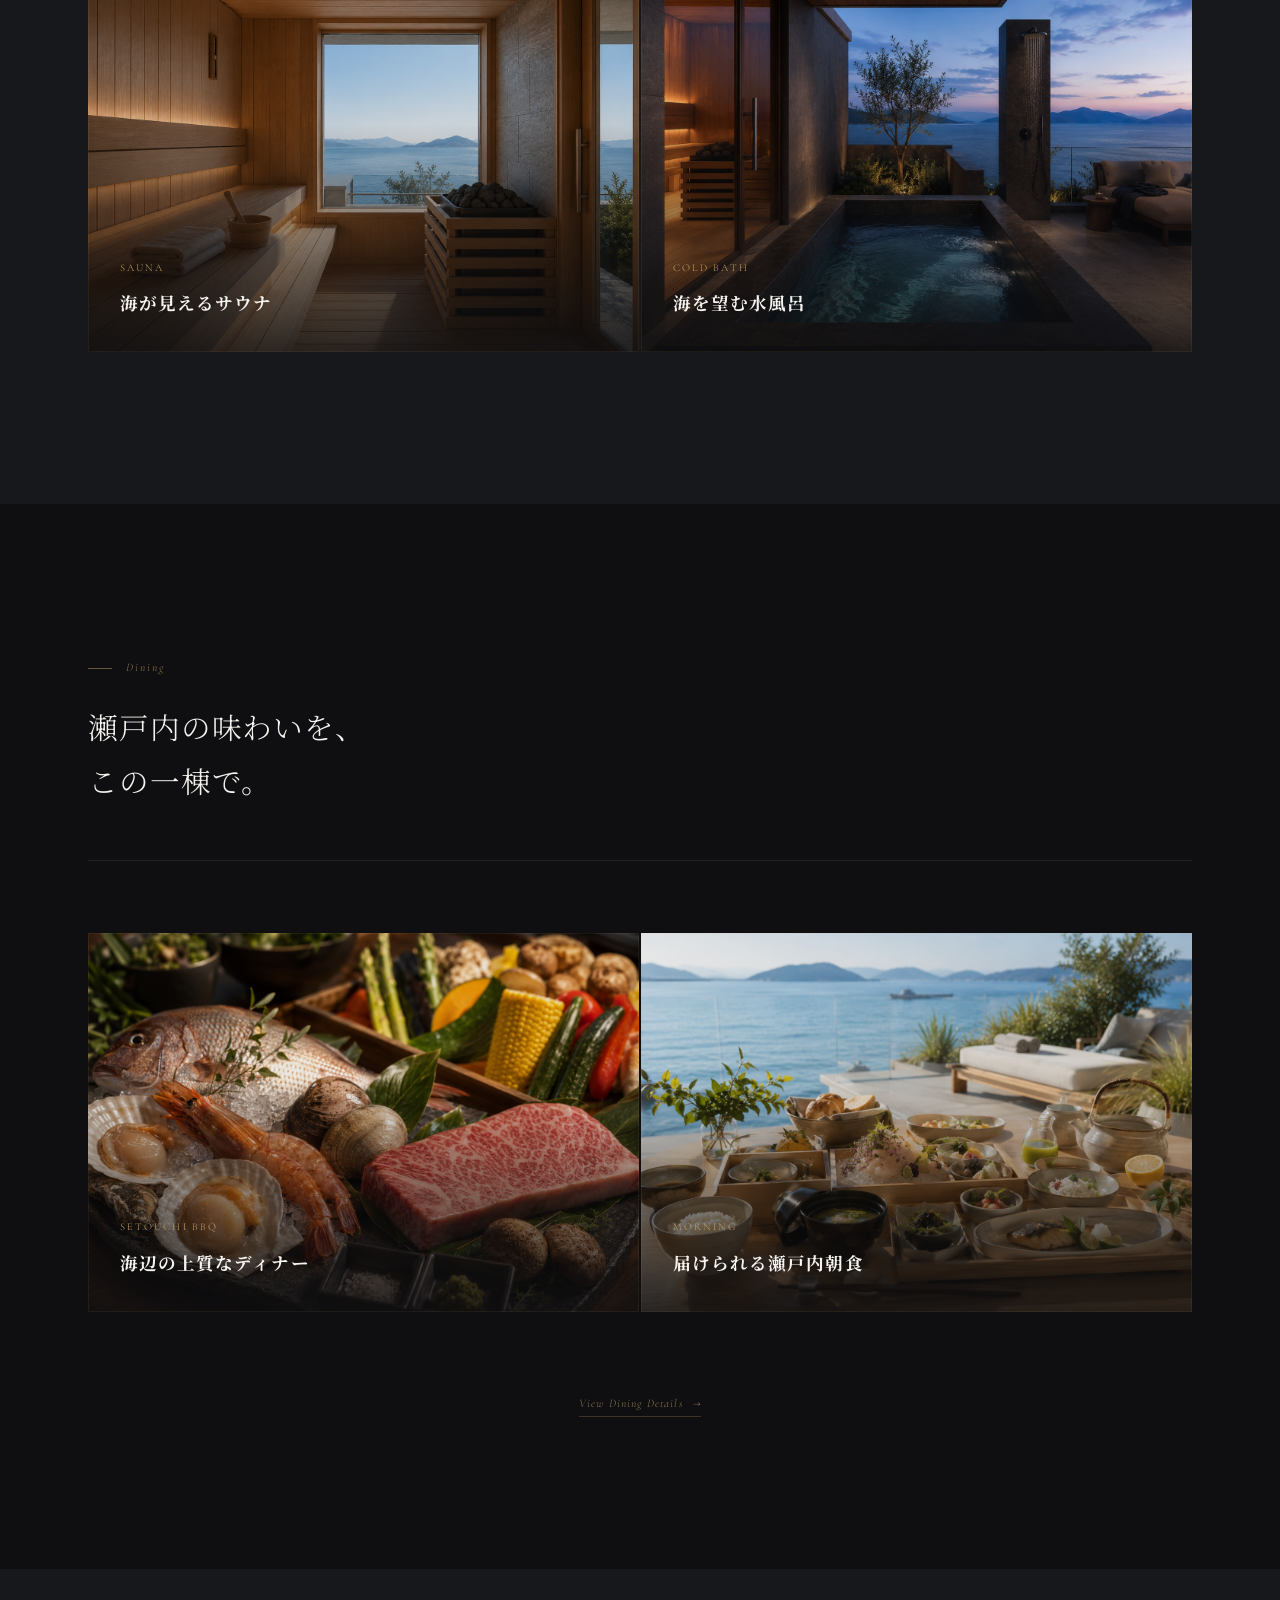
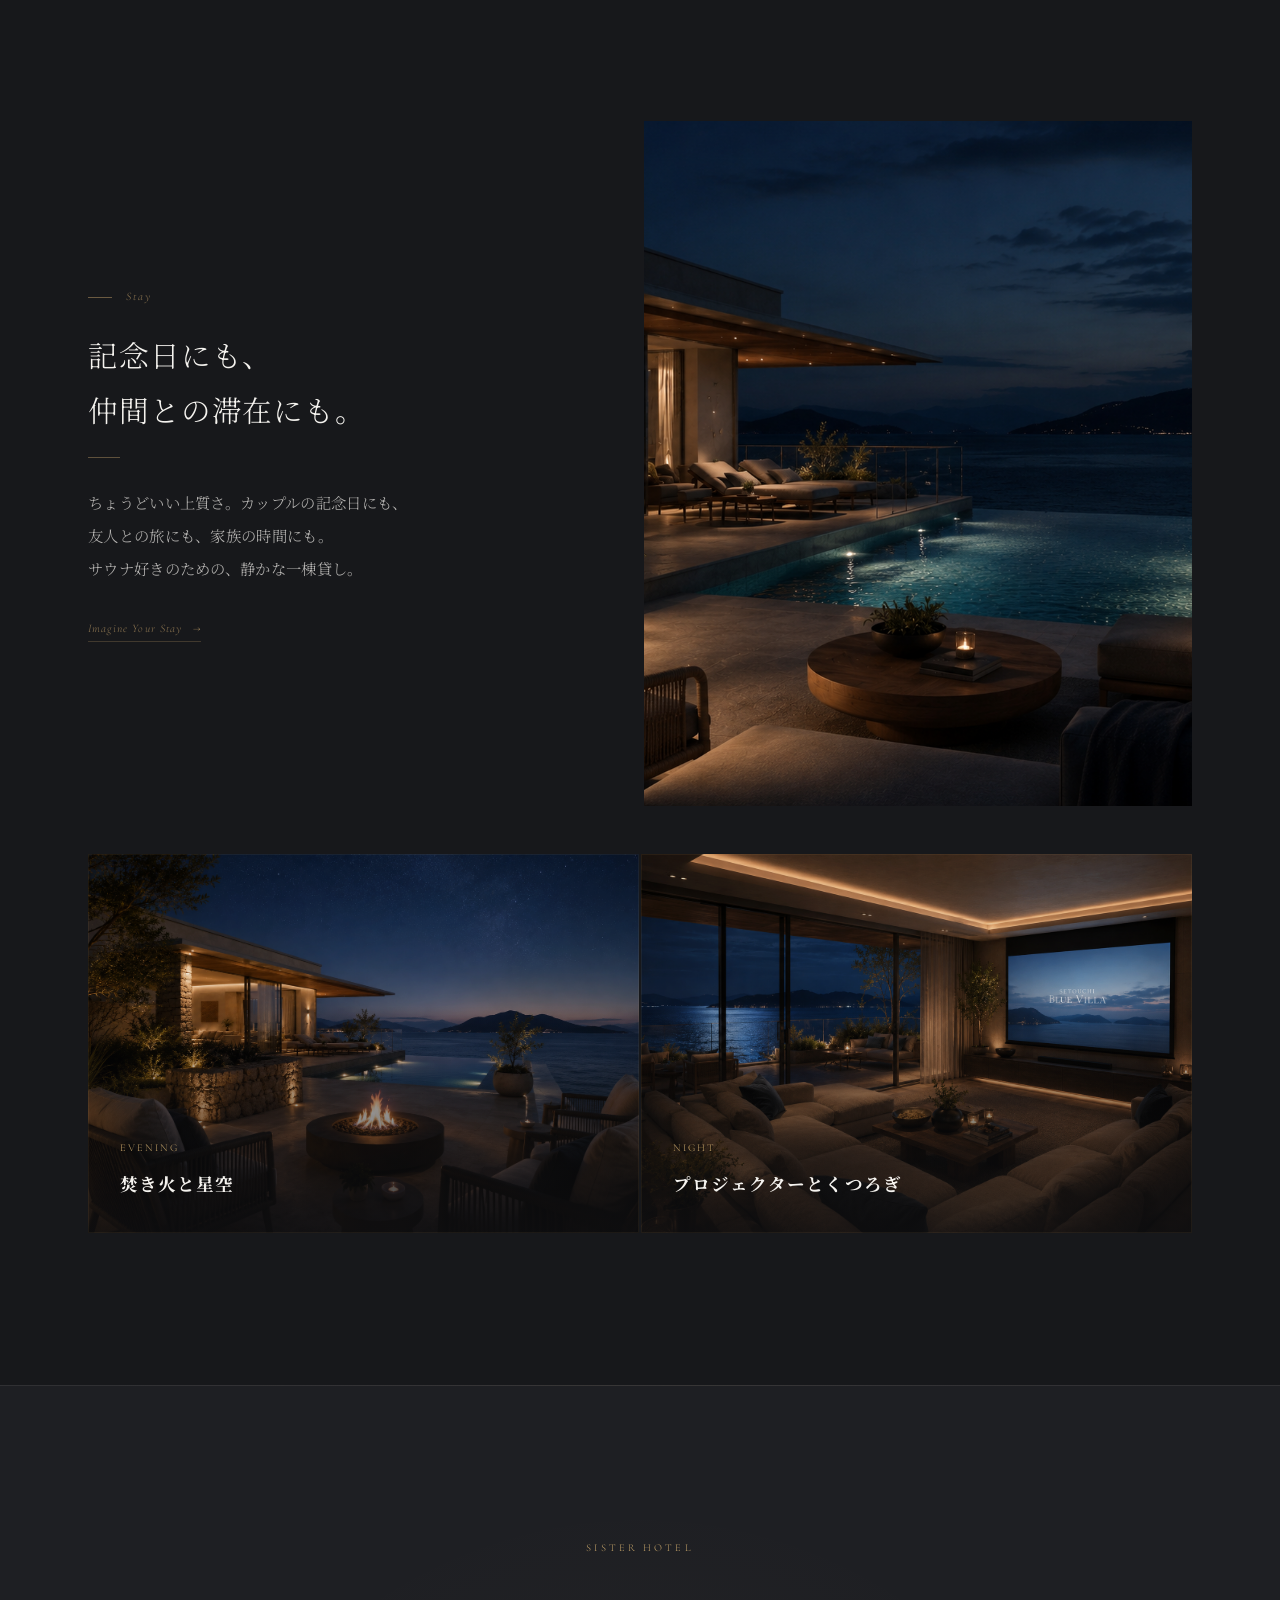
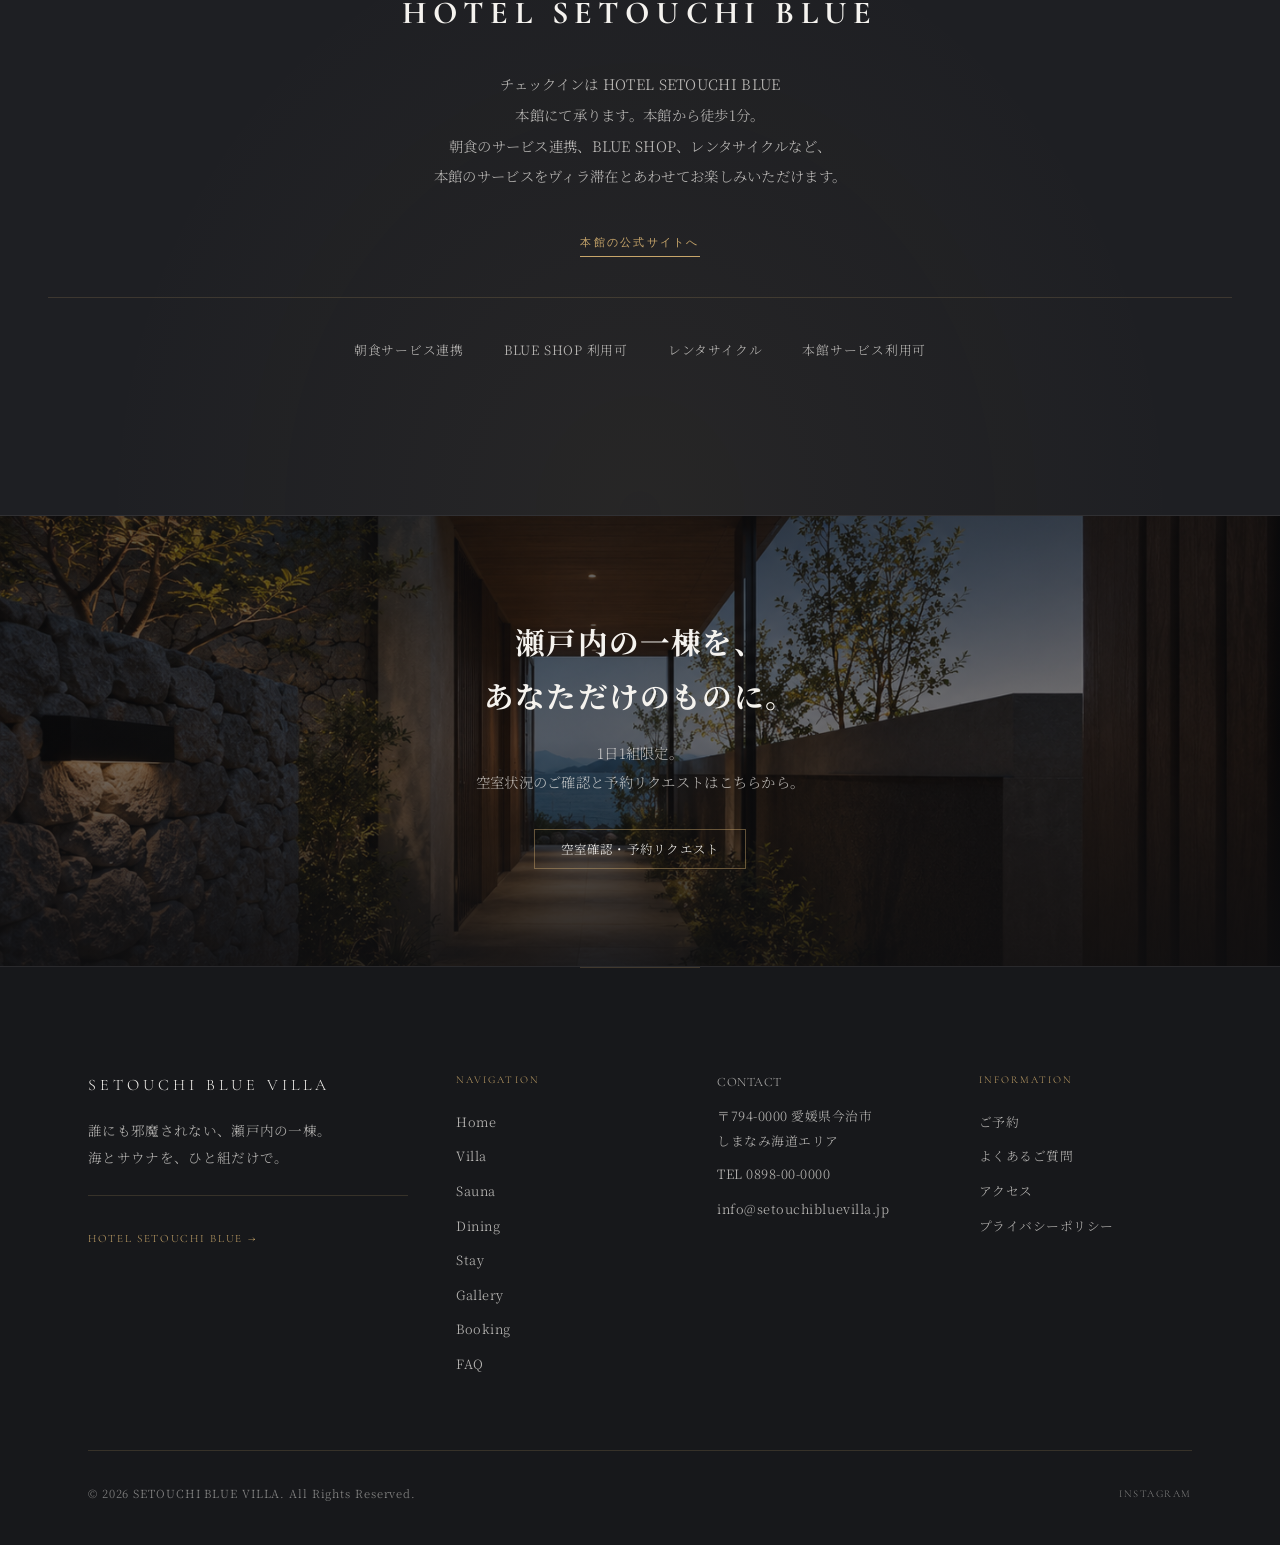
==== commit 63058009: "update" ====
--- a/index.html
+++ b/index.html
@@ -14,7 +14,7 @@
   <link rel="preconnect" href="https://fonts.googleapis.com">
   <link rel="preconnect" href="https://fonts.gstatic.com" crossorigin>
   <link href="https://fonts.googleapis.com/css2?family=Cormorant+Garamond:ital,wght@0,300;0,400;0,500;1,300&family=Noto+Serif+JP:wght@200;300;400&display=swap" rel="stylesheet">
-  <link rel="stylesheet" href="css/style.css?v=20260624-8">
+  <link rel="stylesheet" href="css/style.css?v=20260626-safearea">
 </head>
 <body class="page-home">
 
--- a/css/style.css
+++ b/css/style.css
@@ -196,6 +196,17 @@
   display: flex;
   align-items: center;
   transition: background var(--transition), box-shadow var(--transition), backdrop-filter var(--transition);
+}
+
+.site-header::after {
+  content: '';
+  position: absolute;
+  top: 0;
+  left: 0;
+  right: 0;
+  height: var(--safe-area-top);
+  background: var(--bg-primary);
+  pointer-events: none;
 }
 
 .site-header.is-scrolled {
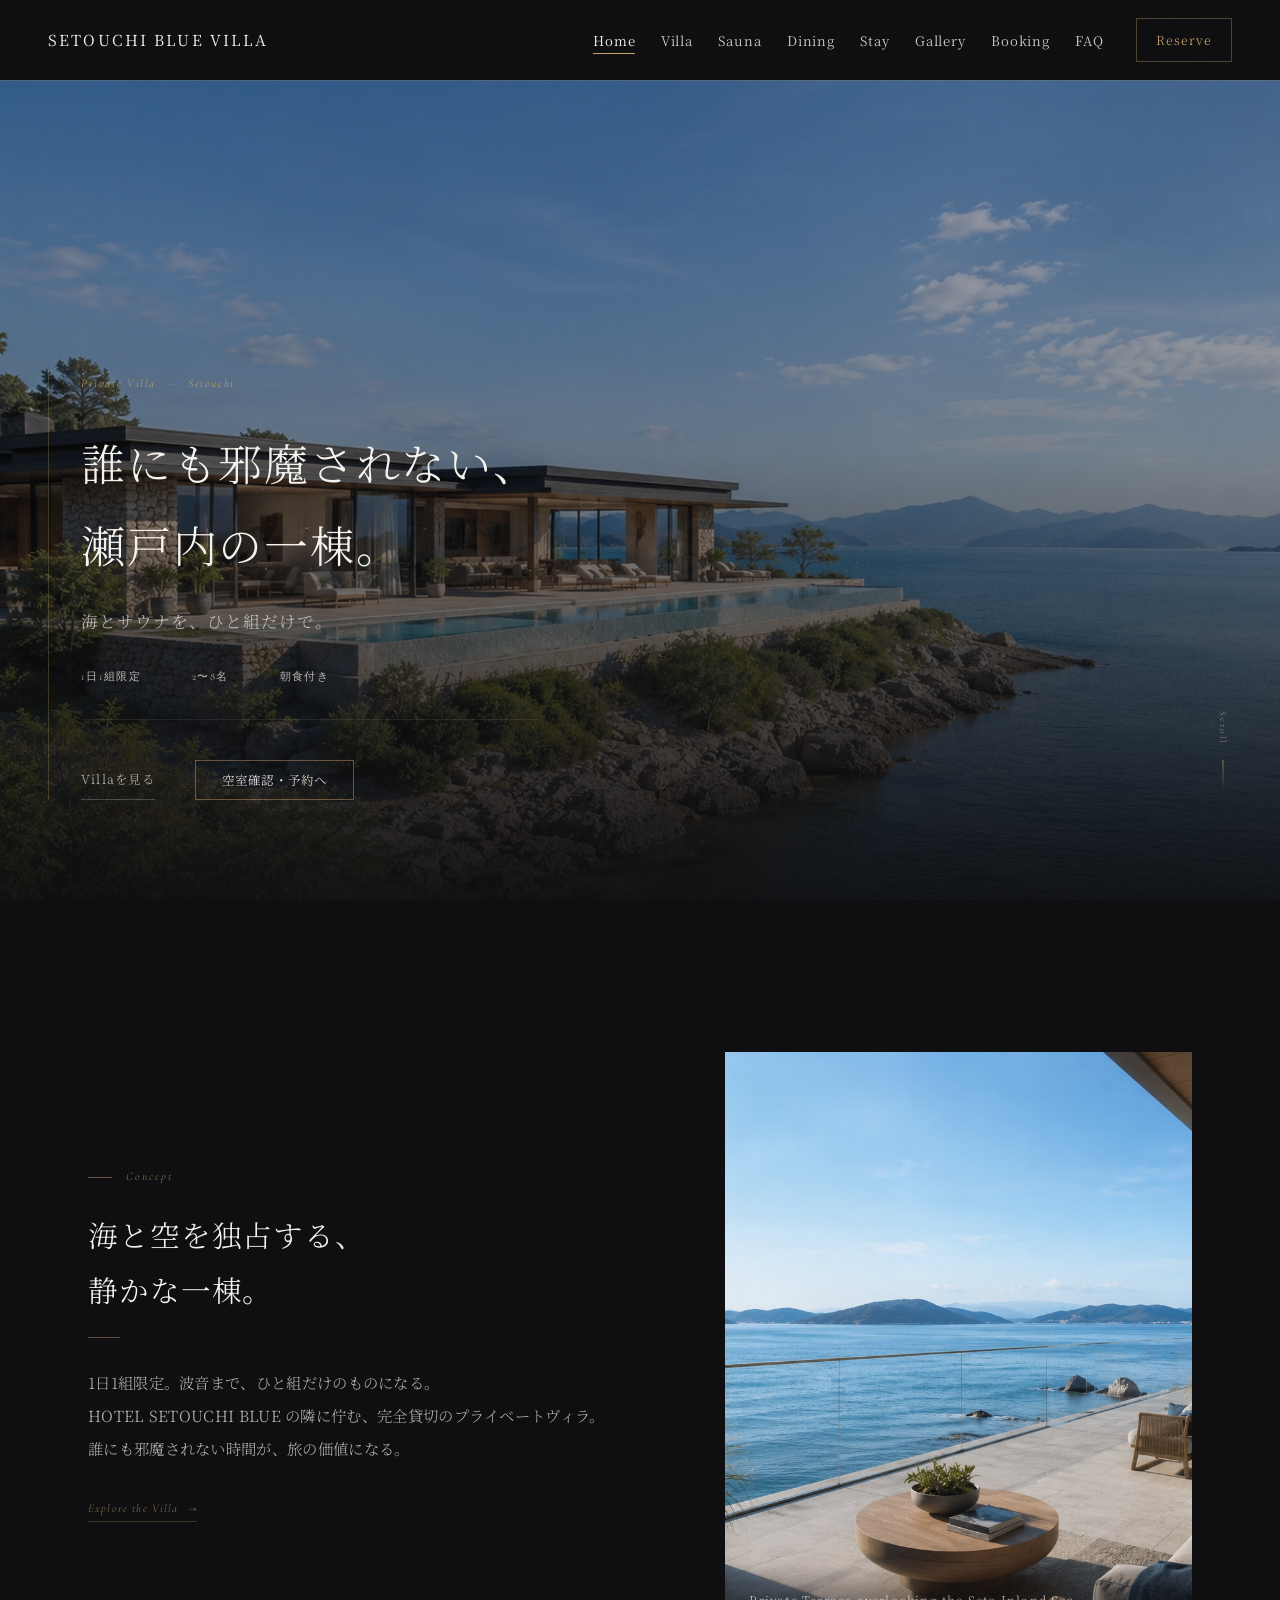
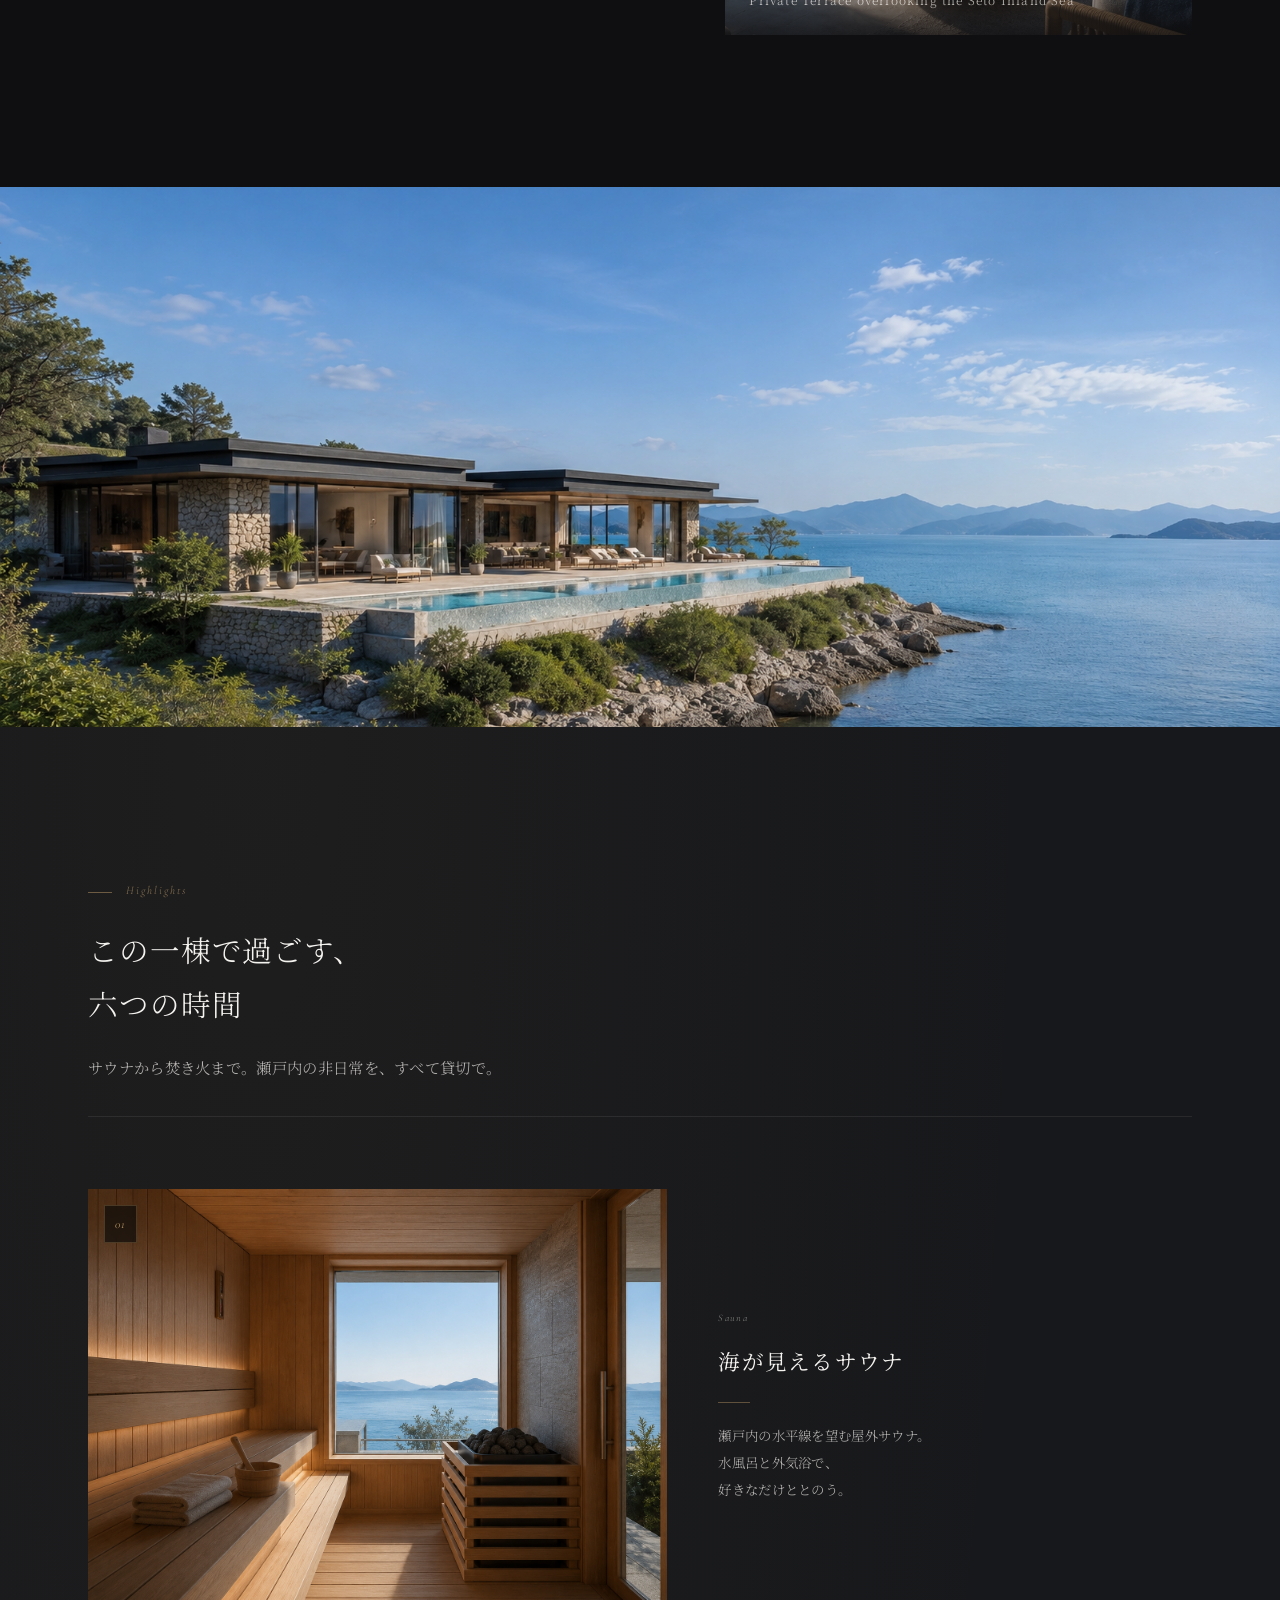
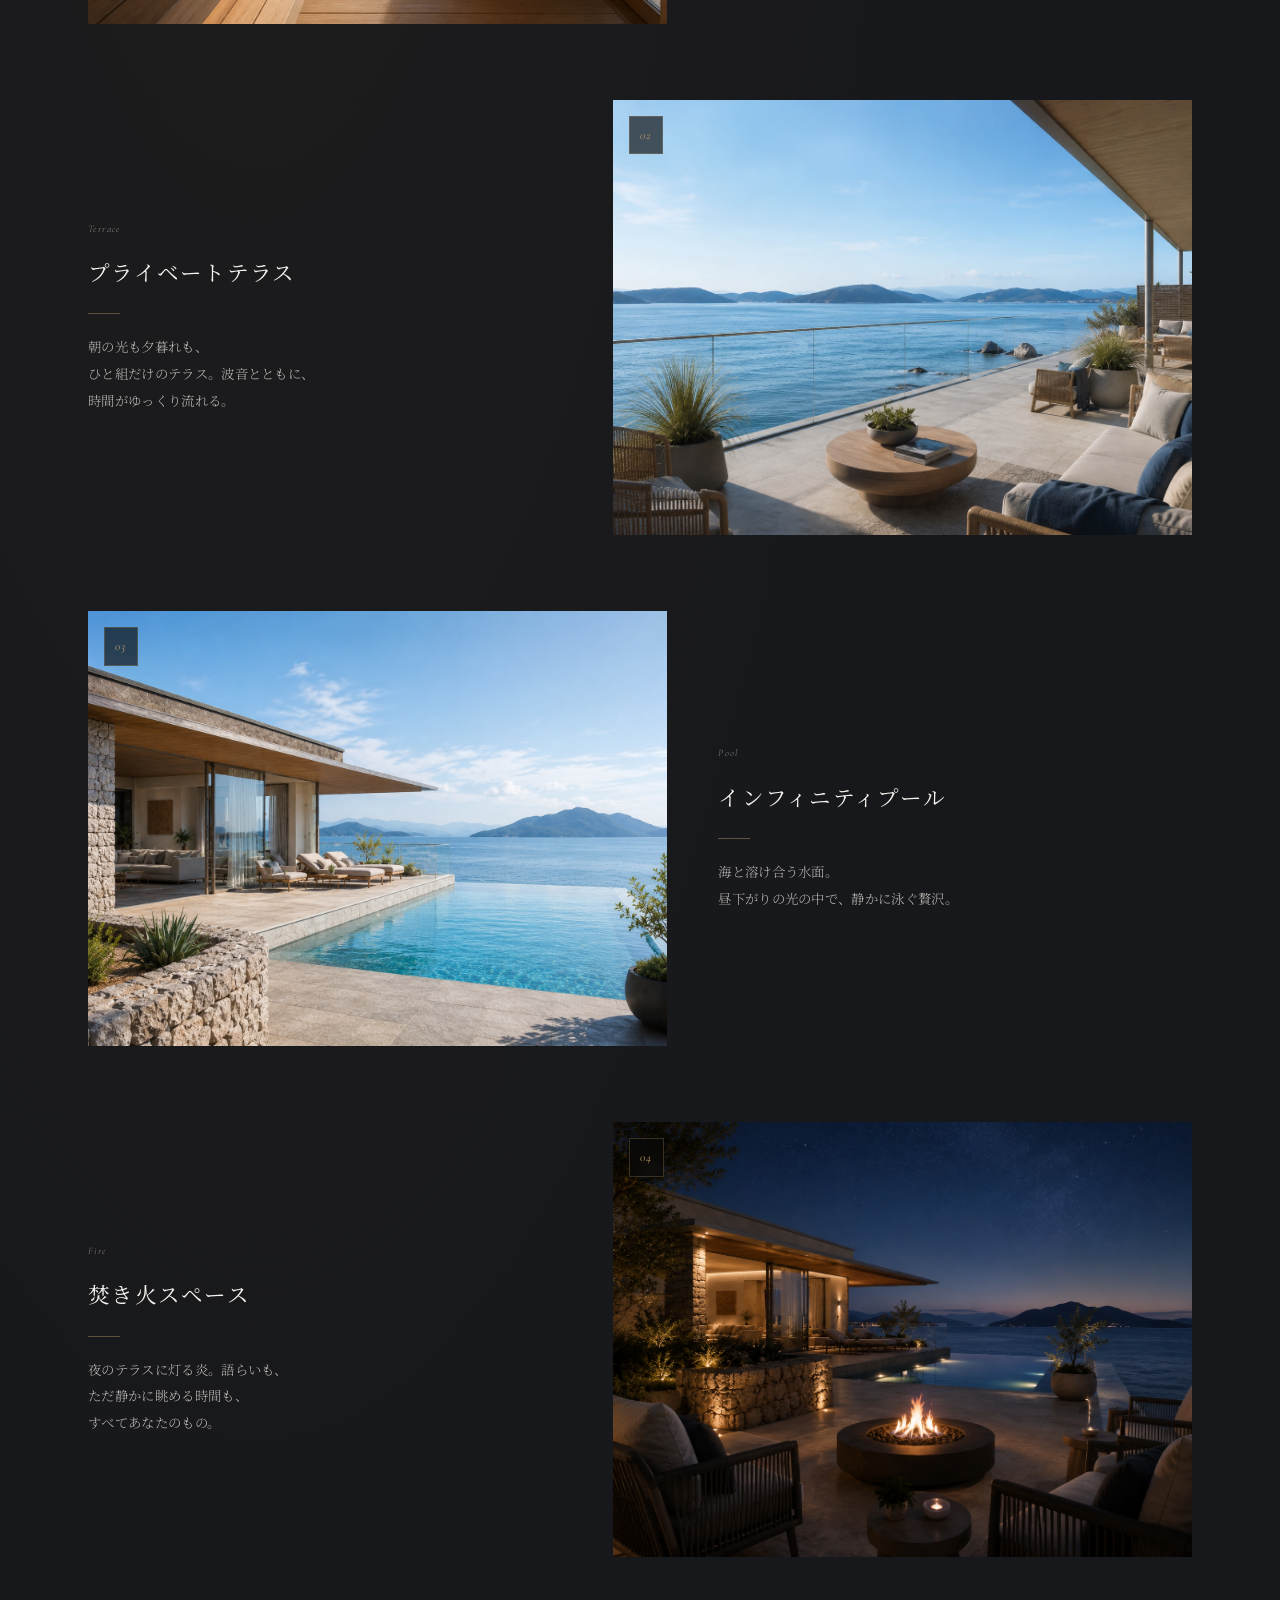
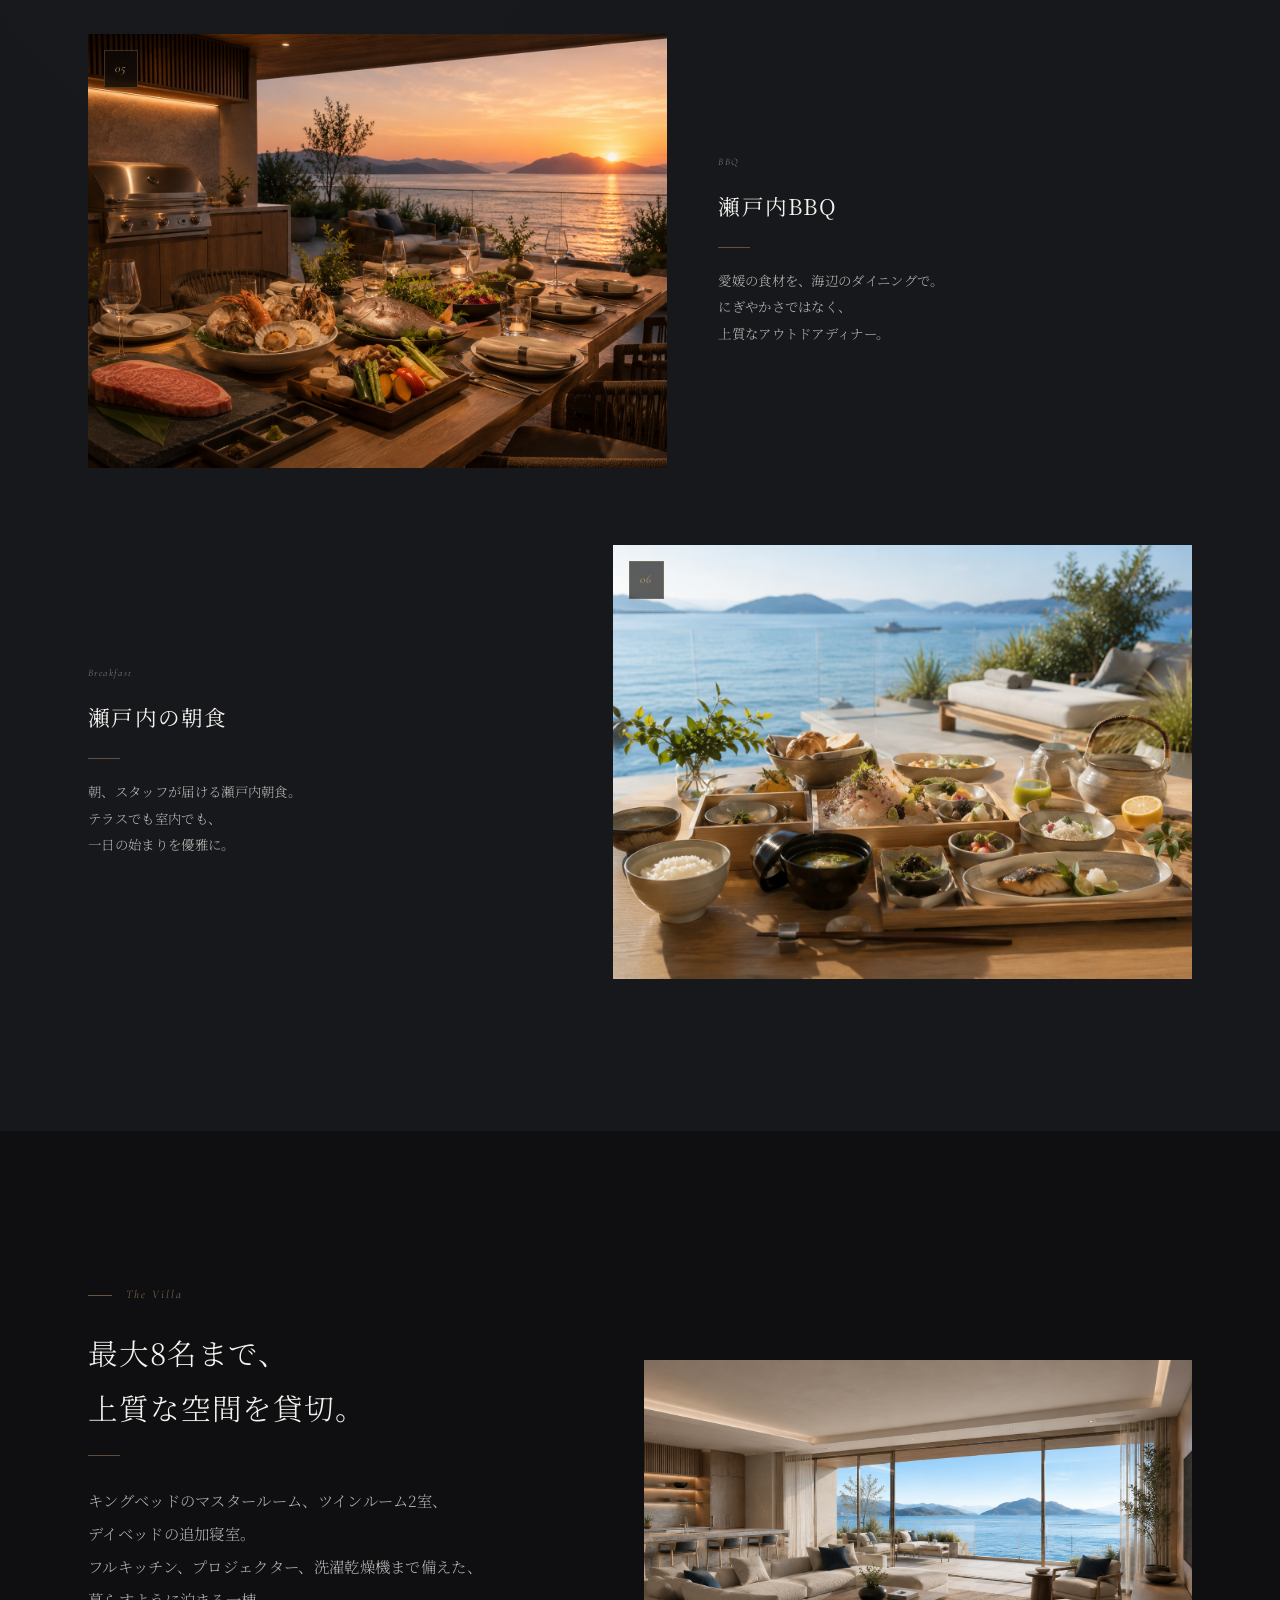
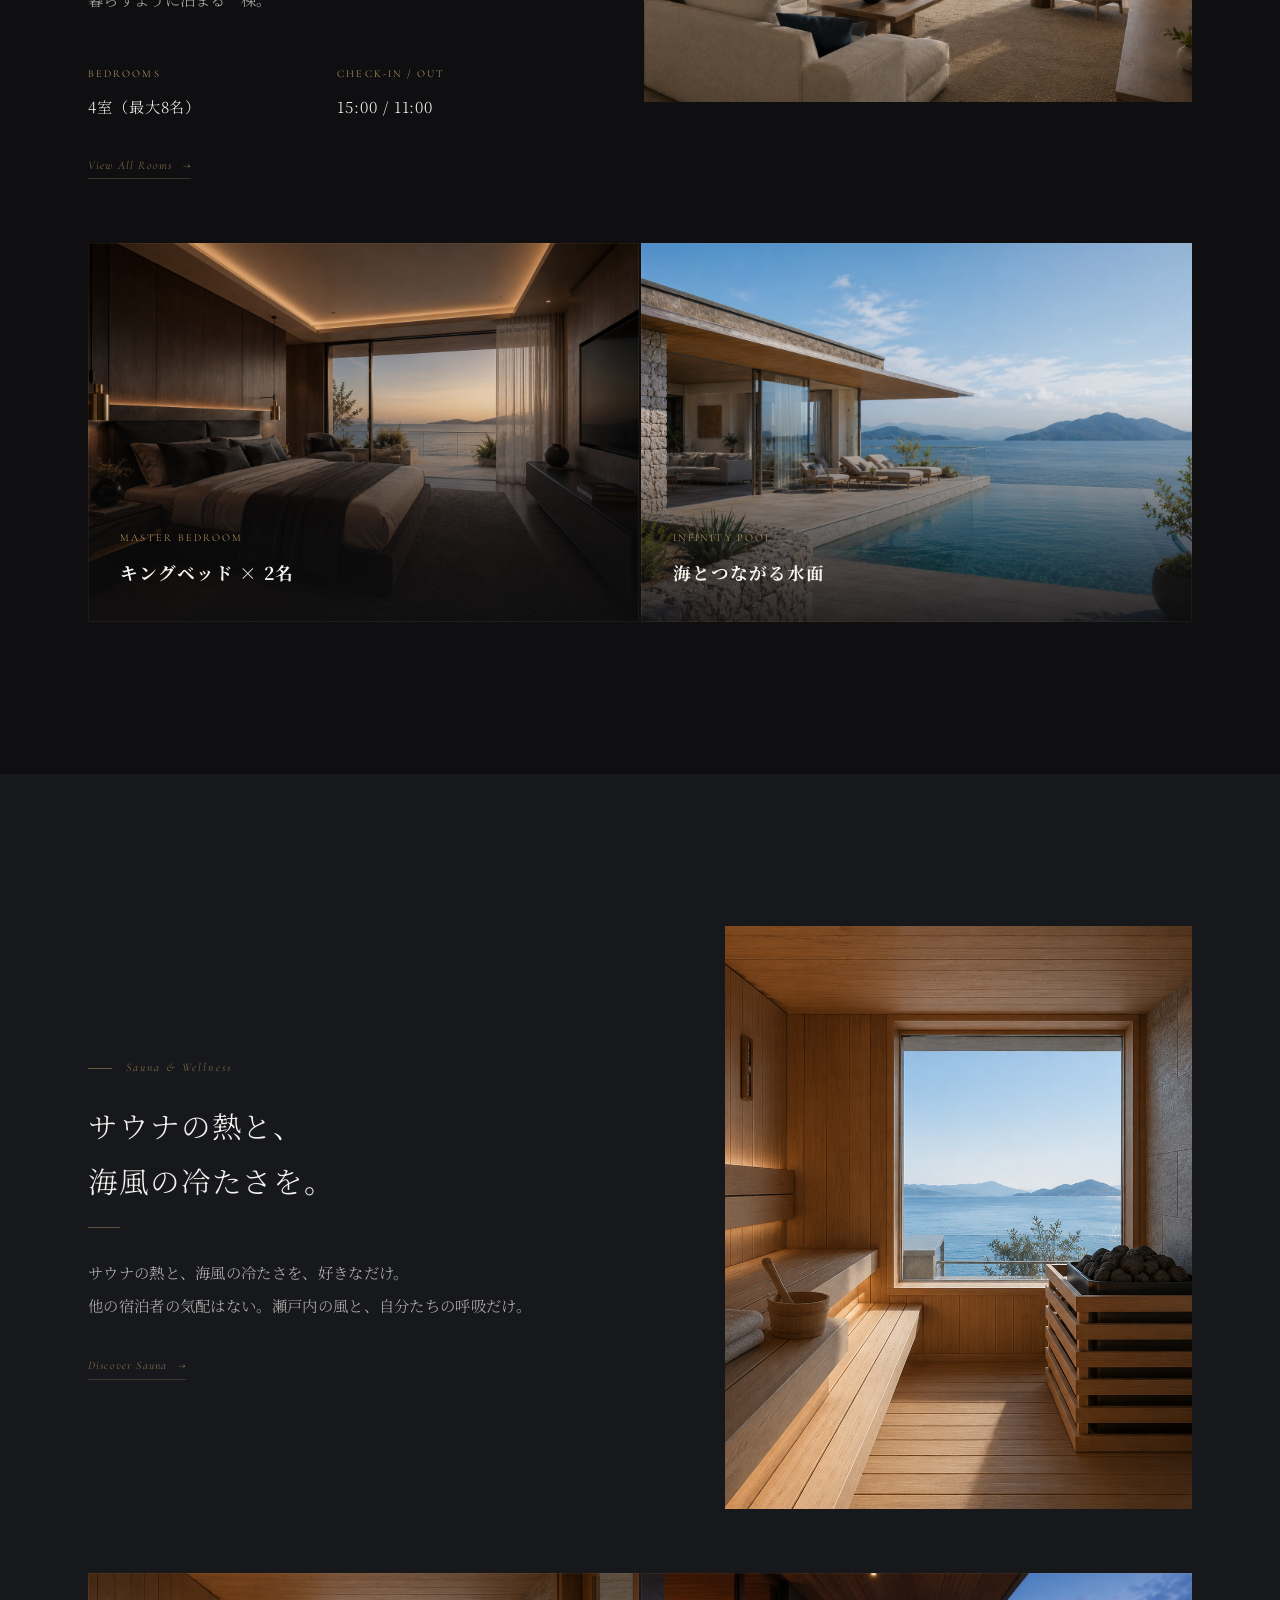
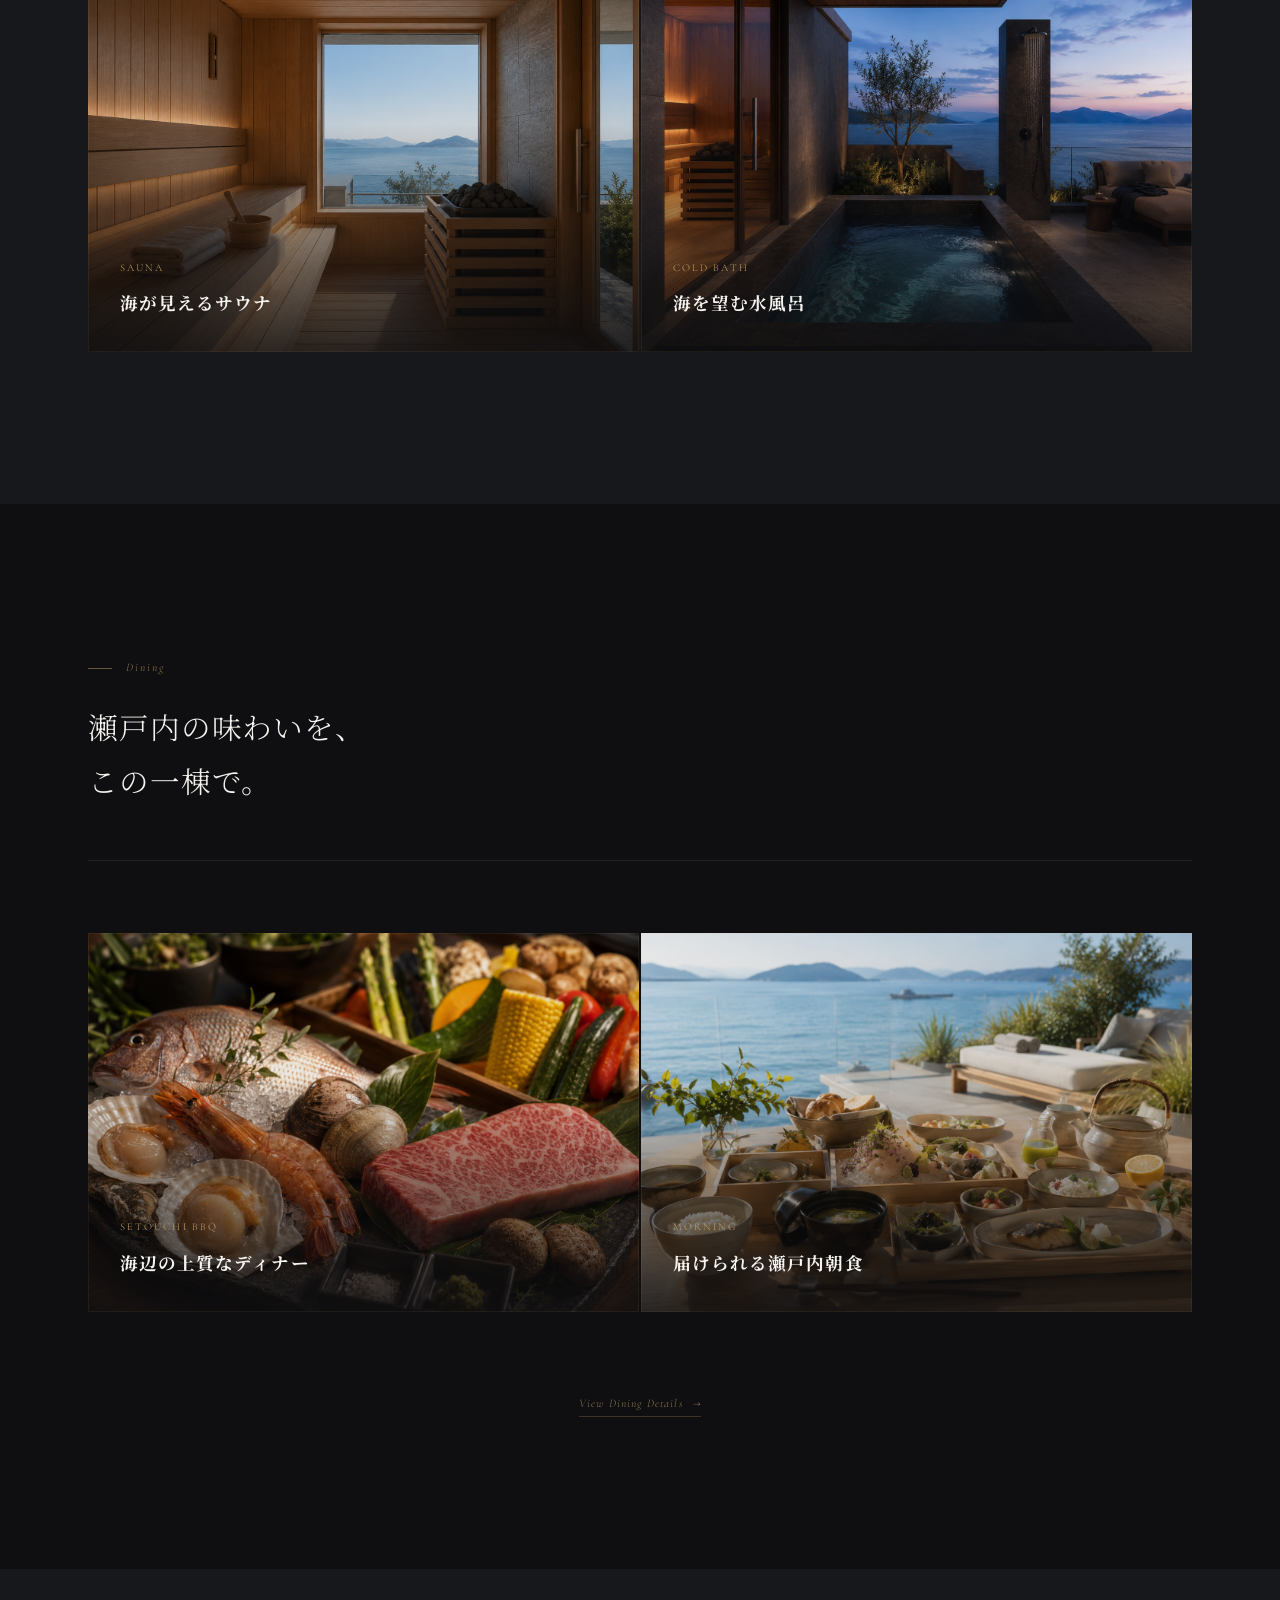
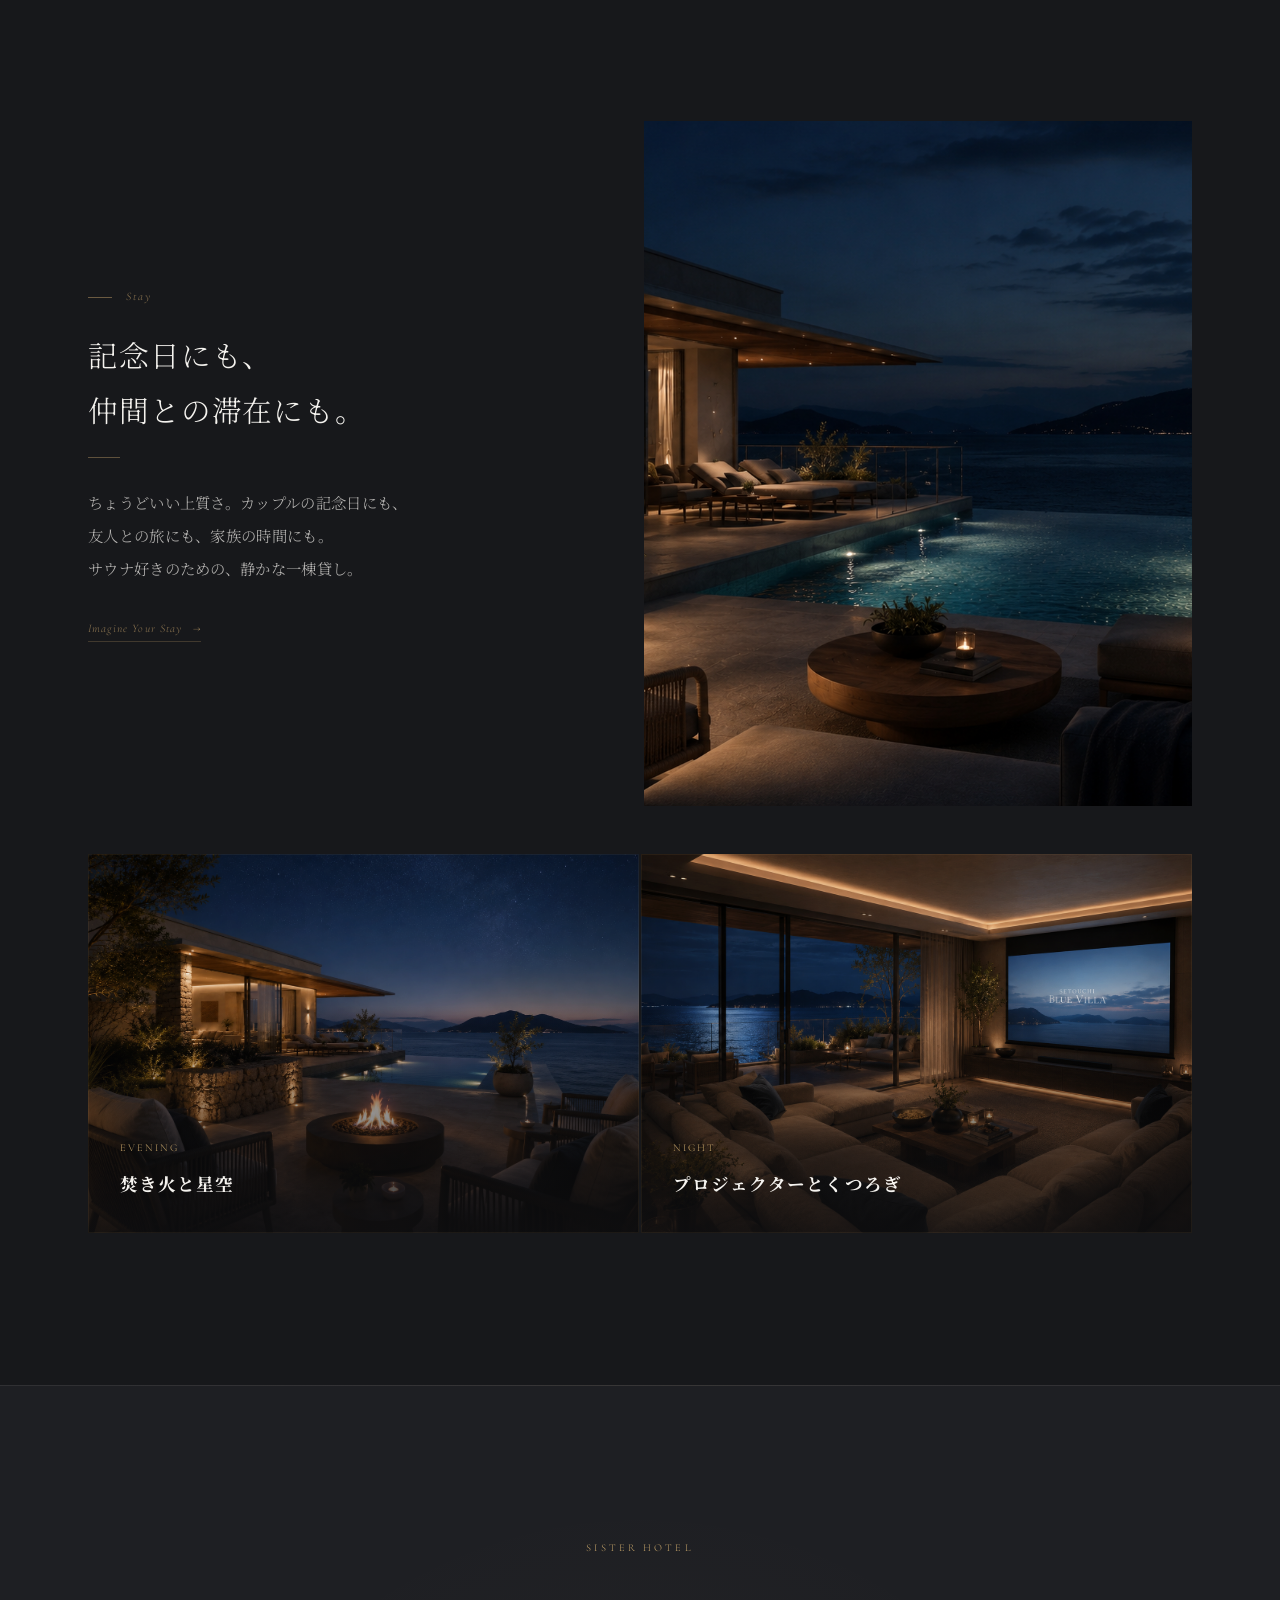
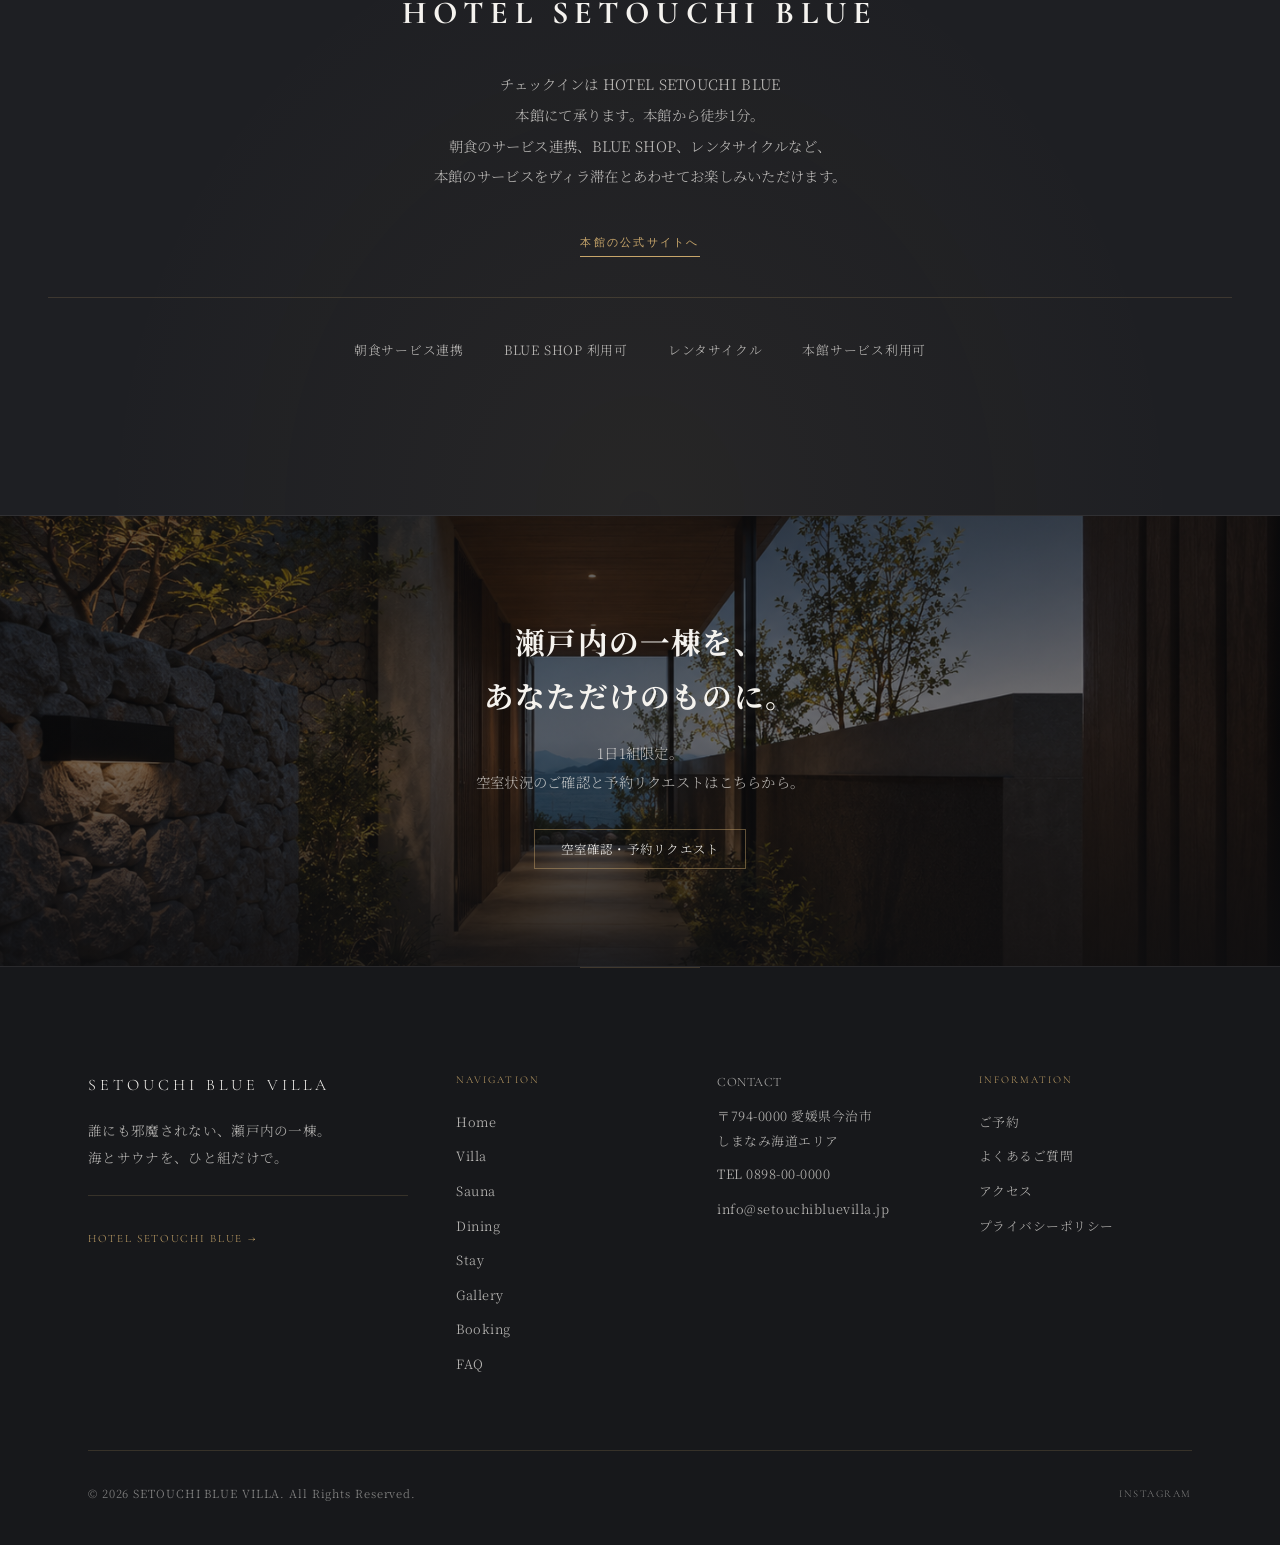
==== commit 3501facb: "update" ====
--- a/index.html
+++ b/index.html
@@ -2,7 +2,7 @@
 <html lang="ja">
 <head>
   <meta charset="UTF-8">
-  <meta name="viewport" content="width=device-width, initial-scale=1.0, viewport-fit=cover">
+  <meta name="viewport" content="width=device-width, initial-scale=1, viewport-fit=cover">
   <link rel="icon" href="assets/favicon.jpg" type="image/jpeg">
   <link rel="apple-touch-icon" href="assets/favicon.jpg">
   <title>SETOUCHI BLUE VILLA｜瀬戸内の海とサウナを独占する一棟貸しヴィラ</title>
@@ -14,11 +14,11 @@
   <link rel="preconnect" href="https://fonts.googleapis.com">
   <link rel="preconnect" href="https://fonts.gstatic.com" crossorigin>
   <link href="https://fonts.googleapis.com/css2?family=Cormorant+Garamond:ital,wght@0,300;0,400;0,500;1,300&family=Noto+Serif+JP:wght@200;300;400&display=swap" rel="stylesheet">
-  <link rel="stylesheet" href="css/style.css?v=20260626-safearea">
+  <link rel="stylesheet" href="css/style.css?v=20260626-safearea4">
 </head>
 <body class="page-home">
 
-  <header class="site-header is-transparent">
+  <header class="site-header">
     <div class="header-inner">
       <a href="index.html" class="header-logo">
         <span class="header-logo__main">SETOUCHI BLUE VILLA</span>
@@ -398,6 +398,6 @@
     </div>
   </footer>
 
-  <script src="js/main.js?v=20260624-8"></script>
+  <script src="js/main.js?v=20260626-safearea4"></script>
 </body>
 </html>
--- a/css/style.css
+++ b/css/style.css
@@ -195,37 +195,9 @@
   padding-top: var(--safe-area-top);
   display: flex;
   align-items: center;
-  transition: background var(--transition), box-shadow var(--transition), backdrop-filter var(--transition);
-}
-
-.site-header::after {
-  content: '';
-  position: absolute;
-  top: 0;
-  left: 0;
-  right: 0;
-  height: var(--safe-area-top);
   background: var(--bg-primary);
-  pointer-events: none;
-}
-
-.site-header.is-scrolled {
-  background: rgba(15, 15, 17, 0.92);
   box-shadow: 0 1px 0 var(--border);
-}
-
-.site-header.is-scrolled::before {
-  content: '';
-  position: absolute;
-  inset: 0;
-  backdrop-filter: blur(12px);
-  -webkit-backdrop-filter: blur(12px);
-  pointer-events: none;
-  z-index: -1;
-}
-
-.site-header.is-transparent {
-  background: transparent;
+  transition: box-shadow var(--transition);
 }
 
 .header-inner {
@@ -371,7 +343,7 @@
     height: 100vh;
     height: 100dvh;
     z-index: 1100;
-    background: rgba(15, 15, 17, 0.98);
+    background: var(--bg-primary);
     flex-direction: column;
     justify-content: center;
     align-items: center;
